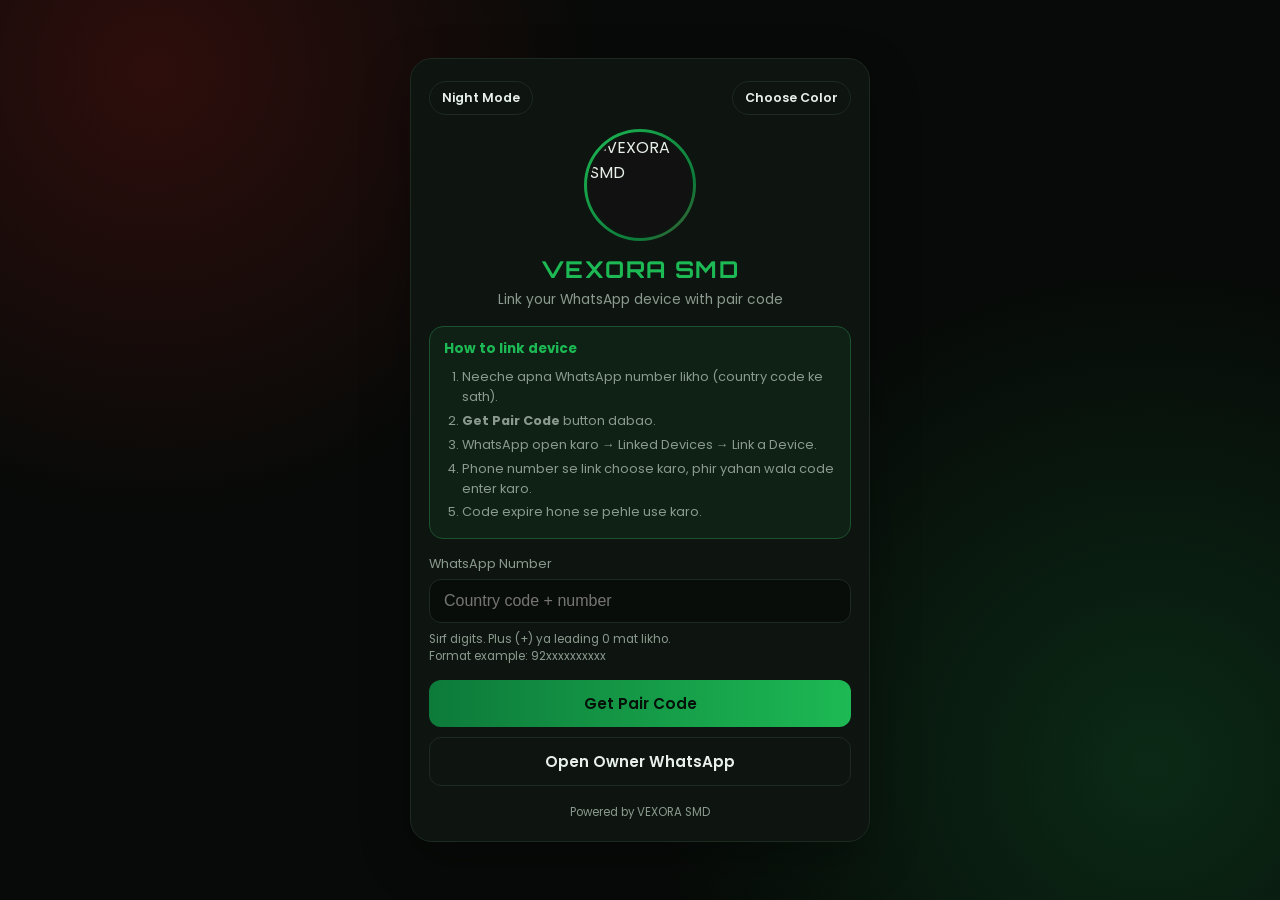
==== index.html @ 80e783b8 "pairing page (bot's Link Device page)" ====
<!DOCTYPE html>
<html lang="en" data-theme="night" data-skin="forest">
<head>
  <meta charset="UTF-8">
  <meta name="viewport" content="width=device-width, initial-scale=1.0">
  <meta name="theme-color" content="#070a08">
  <title>VEXORA SMD | Link Device</title>

  <link href="https://fonts.googleapis.com/css2?family=Orbitron:wght@600;700&family=Poppins:wght@400;500;600&display=swap" rel="stylesheet">

  <style>
    :root {
      --bg: #070a08;
      --panel: #0e1410;
      --line: #1c2a20;
      --text: #e8f0ea;
      --muted: #8a9a8e;
      --c1: #1db954;
      --c2: #0d7a3a;
      --c3: #b71c1c;
      --c4: #2e7d32;
      --danger: #e57373;
    }

    html[data-theme="day"] {
      --bg: #f3f6f4;
      --panel: #ffffff;
      --line: #d5e0d8;
      --text: #102016;
      --muted: #5c6b60;
      --danger: #c62828;
    }

    html[data-skin="forest"] {
      --c1: #1db954;
      --c2: #0d7a3a;
      --c3: #b71c1c;
      --c4: #2e7d32;
    }

    html[data-skin="ember"] {
      --c1: #ff5252;
      --c2: #c62828;
      --c3: #1db954;
      --c4: #ff8a65;
    }

    html[data-skin="ocean"] {
      --c1: #00bcd4;
      --c2: #1565c0;
      --c3: #1db954;
      --c4: #26c6da;
    }

    html[data-skin="violet"] {
      --c1: #ab47bc;
      --c2: #6a1b9a;
      --c3: #1db954;
      --c4: #ce93d8;
    }

    html[data-skin="mono"] {
      --c1: #9e9e9e;
      --c2: #424242;
      --c3: #1db954;
      --c4: #bdbdbd;
    }

    html[data-skin="gold"] {
      --c1: #f9a825;
      --c2: #ef6c00;
      --c3: #1b5e20;
      --c4: #ffd54f;
    }

    * {
      box-sizing: border-box;
      margin: 0;
      padding: 0;
    }

    body {
      min-height: 100vh;
      font-family: 'Poppins', sans-serif;
      color: var(--text);
      background:
        radial-gradient(
          circle at 12% 8%,
          color-mix(in srgb, var(--c3) 22%, transparent),
          transparent 32%
        ),
        radial-gradient(
          circle at 90% 85%,
          color-mix(in srgb, var(--c1) 18%, transparent),
          transparent 36%
        ),
        var(--bg);
      display: flex;
      align-items: center;
      justify-content: center;
      padding: 18px;
      transition: background 0.25s ease, color 0.25s ease;
    }

    .wrap {
      width: min(460px, 100%);
      background: var(--panel);
      border: 1px solid var(--line);
      border-radius: 22px;
      padding: 22px 18px 20px;
      box-shadow: 0 18px 50px rgba(0, 0, 0, 0.28);
    }

    .top-bar {
      display: flex;
      justify-content: space-between;
      gap: 8px;
      margin-bottom: 14px;
    }

    .chip {
      border: 1px solid var(--line);
      background: transparent;
      color: var(--text);
      border-radius: 999px;
      padding: 7px 12px;
      font-size: 0.78rem;
      font-weight: 600;
      cursor: pointer;
      font-family: inherit;
    }

    .chip:hover {
      border-color: var(--c1);
      color: var(--c1);
    }

    .logo {
      width: 112px;
      height: 112px;
      margin: 4px auto 14px;
      border-radius: 50%;
      padding: 3px;
      background: linear-gradient(
        135deg,
        var(--c1),
        var(--c2),
        var(--c3),
        var(--c4)
      );
      background-size: 220% 220%;
      animation: move 7s linear infinite;
    }

    @keyframes move {
      to {
        background-position: 220% center;
      }
    }

    .logo img {
      width: 100%;
      height: 100%;
      border-radius: 50%;
      object-fit: cover;
      border: 3px solid var(--panel);
      display: block;
      background: #111;
    }

    h1 {
      font-family: 'Orbitron', sans-serif;
      text-align: center;
      font-size: 1.45rem;
      letter-spacing: 1.4px;
      color: var(--c1);
    }

    .sub {
      text-align: center;
      color: var(--muted);
      font-size: 0.86rem;
      margin: 6px 0 16px;
    }

    .steps {
      background: color-mix(in srgb, var(--c1) 8%, transparent);
      border: 1px solid color-mix(in srgb, var(--c1) 28%, var(--line));
      border-radius: 14px;
      padding: 12px 14px;
      margin-bottom: 16px;
    }

    .steps h2 {
      font-size: 0.84rem;
      margin-bottom: 8px;
      color: var(--c1);
    }

    .steps ol {
      margin-left: 18px;
      color: var(--muted);
      font-size: 0.8rem;
      line-height: 1.55;
    }

    .steps li {
      margin-bottom: 4px;
    }

    label {
      display: block;
      font-size: 0.8rem;
      color: var(--muted);
      margin-bottom: 6px;
    }

    input {
      width: 100%;
      background: color-mix(in srgb, var(--bg) 70%, var(--panel));
      border: 1px solid var(--line);
      color: var(--text);
      border-radius: 12px;
      padding: 12px 14px;
      font-size: 1rem;
      outline: none;
      margin-bottom: 8px;
    }

    input:focus {
      border-color: var(--c1);
      box-shadow: 0 0 0 3px color-mix(in srgb, var(--c1) 18%, transparent);
    }

    .hint {
      font-size: 0.74rem;
      color: var(--muted);
      margin-bottom: 14px;
      line-height: 1.45;
    }

    .btn {
      width: 100%;
      border: 0;
      border-radius: 12px;
      padding: 12px 14px;
      font-size: 0.95rem;
      font-weight: 600;
      cursor: pointer;
      font-family: inherit;
      margin-bottom: 10px;
    }

    .btn-main {
      background: linear-gradient(90deg, var(--c2), var(--c1));
      color: #041008;
    }

    .btn-main:disabled {
      opacity: 0.55;
      cursor: not-allowed;
    }

    .btn-wa {
      background: transparent;
      border: 1px solid var(--line);
      color: var(--text);
    }

    .btn-wa:hover {
      border-color: var(--c1);
      color: var(--c1);
    }

    .err {
      display: none;
      margin-bottom: 10px;
      color: var(--danger);
      background: color-mix(in srgb, var(--danger) 12%, transparent);
      border: 1px solid color-mix(in srgb, var(--danger) 30%, transparent);
      border-radius: 10px;
      padding: 10px;
      font-size: 0.84rem;
      text-align: center;
    }

    .err.show {
      display: block;
    }

    .result {
      display: none;
      border: 1px solid var(--line);
      border-radius: 14px;
      padding: 14px;
      text-align: center;
      margin-bottom: 10px;
      background: color-mix(in srgb, var(--bg) 55%, var(--panel));
    }

    .result.show {
      display: block;
    }

    .result .lbl {
      font-size: 0.75rem;
      color: var(--muted);
      margin-bottom: 6px;
    }

    .code {
      font-family: 'Orbitron', sans-serif;
      font-size: 1.7rem;
      letter-spacing: 3px;
      color: var(--c1);
      user-select: all;
      word-break: break-all;
    }

    .copy {
      margin-top: 10px;
      width: 100%;
      border: 1px solid var(--line);
      background: transparent;
      color: var(--text);
      border-radius: 10px;
      padding: 9px;
      cursor: pointer;
      font-family: inherit;
      font-weight: 600;
    }

    .palette {
      display: none;
      grid-template-columns: repeat(3, 1fr);
      gap: 8px;
      margin: 8px 0 12px;
    }

    .palette.show {
      display: grid;
    }

    .swatch {
      border: 1px solid var(--line);
      border-radius: 10px;
      padding: 10px 6px;
      font-size: 0.72rem;
      font-weight: 600;
      cursor: pointer;
      color: var(--text);
      background: transparent;
      font-family: inherit;
    }

    .swatch.active {
      border-color: var(--c1);
      box-shadow: 0 0 0 2px color-mix(in srgb, var(--c1) 25%, transparent);
    }

    footer {
      margin-top: 8px;
      text-align: center;
      font-size: 0.72rem;
      color: var(--muted);
    }

    @media (max-width: 360px) {
      body {
        padding: 10px;
      }

      .wrap {
        padding: 18px 13px;
      }

      h1 {
        font-size: 1.25rem;
      }

      .chip {
        padding: 7px 9px;
        font-size: 0.72rem;
      }
    }
  </style>
</head>

<body>
  <main class="wrap">

    <div class="top-bar">
      <button class="chip" id="themeBtn" type="button">Night Mode</button>
      <button class="chip" id="colorBtn" type="button">Choose Color</button>
    </div>

    <div class="palette" id="palette">
      <button class="swatch active" data-skin="forest" type="button">Forest</button>
      <button class="swatch" data-skin="ember" type="button">Ember</button>
      <button class="swatch" data-skin="ocean" type="button">Ocean</button>
      <button class="swatch" data-skin="violet" type="button">Violet</button>
      <button class="swatch" data-skin="gold" type="button">Gold</button>
      <button class="swatch" data-skin="mono" type="button">Mono</button>
    </div>

    <!-- VEXORA SMD Profile Picture -->
    <div class="logo">
      <img
        src="https://i.ibb.co/QFJDzdKx/vexora-v3-1-oni.png"
        alt="VEXORA SMD"
        fetchpriority="high"
        decoding="async"
        referrerpolicy="no-referrer"
      >
    </div>

    <h1>VEXORA SMD</h1>
    <p class="sub">Link your WhatsApp device with pair code</p>

    <section class="steps">
      <h2>How to link device</h2>
      <ol>
        <li>Neeche apna WhatsApp number likho (country code ke sath).</li>
        <li><b>Get Pair Code</b> button dabao.</li>
        <li>WhatsApp open karo → Linked Devices → Link a Device.</li>
        <li>Phone number se link choose karo, phir yahan wala code enter karo.</li>
        <li>Code expire hone se pehle use karo.</li>
      </ol>
    </section>

    <label for="number">WhatsApp Number</label>

    <input
      id="number"
      type="tel"
      inputmode="numeric"
      placeholder="Country code + number"
      autocomplete="tel"
    >

    <p class="hint">
      Sirf digits. Plus (+) ya leading 0 mat likho.<br>
      Format example: 92xxxxxxxxxx
    </p>

    <div class="err" id="errBox" role="alert"></div>

    <button class="btn btn-main" id="pairBtn" type="button">
      Get Pair Code
    </button>

    <button class="btn btn-wa" id="waBtn" type="button">
      Open Owner WhatsApp
    </button>

    <div class="result" id="resultBox">
      <div class="lbl">Your Pair Code</div>
      <div class="code" id="codeText">------</div>
      <button class="copy" id="copyBtn" type="button">Copy Code</button>
    </div>

    <footer>Powered by VEXORA SMD</footer>

  </main>

  <script>
    const html = document.documentElement;

    const themeBtn = document.getElementById('themeBtn');
    const colorBtn = document.getElementById('colorBtn');
    const palette = document.getElementById('palette');
    const numberInput = document.getElementById('number');
    const pairBtn = document.getElementById('pairBtn');
    const waBtn = document.getElementById('waBtn');
    const errBox = document.getElementById('errBox');
    const resultBox = document.getElementById('resultBox');
    const codeText = document.getElementById('codeText');
    const copyBtn = document.getElementById('copyBtn');

    const OWNER_WA = '923138702477';

    function showError(message) {
      errBox.textContent = message || 'Something went wrong';
      errBox.classList.add('show');
      resultBox.classList.remove('show');
    }

    function clearError() {
      errBox.classList.remove('show');
      errBox.textContent = '';
    }

    function normalizeNumber(raw) {
      let number = String(raw || '').replace(/\D/g, '');

      if (number.startsWith('0') && number.length >= 10) {
        number = '92' + number.slice(1);
      }

      return number;
    }

    async function getPairCode() {
      clearError();

      const number = normalizeNumber(numberInput.value);

      if (!number || number.length < 10 || number.length > 15) {
        showError('Valid number with country code is required');
        return;
      }

      pairBtn.disabled = true;
      pairBtn.textContent = 'Please wait...';

      try {
        const response = await fetch(
          '/api/code?number=' + encodeURIComponent(number)
        );

        if (!response.ok) {
          throw new Error('HTTP ' + response.status);
        }

        const data = await response.json();

        if (data.error || data.status === false) {
          showError(
            data.error || data.message || 'Failed to get pair code'
          );
          return;
        }

        const code =
          data.code ||
          data.pairingCode ||
          data.pair ||
          data.result;

        if (!code || typeof code === 'object') {
          showError('Pair code not received. Try again.');
          return;
        }

        codeText.textContent = String(code).toUpperCase();
        resultBox.classList.add('show');

      } catch (error) {
        showError('Server not responding. Check that the bot and API are running.');
      } finally {
        pairBtn.disabled = false;
        pairBtn.textContent = 'Get Pair Code';
      }
    }

    themeBtn.addEventListener('click', () => {
      const next =
        html.getAttribute('data-theme') === 'night'
          ? 'day'
          : 'night';

      html.setAttribute('data-theme', next);
      themeBtn.textContent =
        next === 'night' ? 'Night Mode' : 'Day Mode';
    });

    colorBtn.addEventListener('click', () => {
      palette.classList.toggle('show');
    });

    palette.querySelectorAll('.swatch').forEach((button) => {
      button.addEventListener('click', () => {
        palette.querySelectorAll('.swatch').forEach((item) => {
          item.classList.remove('active');
        });

        button.classList.add('active');
        html.setAttribute('data-skin', button.dataset.skin);
      });
    });

    pairBtn.addEventListener('click', getPairCode);

    numberInput.addEventListener('keydown', (event) => {
      if (event.key === 'Enter') {
        getPairCode();
      }
    });

    waBtn.addEventListener('click', () => {
      window.open(
        'https://wa.me/' + OWNER_WA,
        '_blank',
        'noopener,noreferrer'
      );
    });

    copyBtn.addEventListener('click', async () => {
      const code = codeText.textContent.trim();

      if (!code || code === '------') {
        return;
      }

      try {
        await navigator.clipboard.writeText(code);
        copyBtn.textContent = 'Copied';

        setTimeout(() => {
          copyBtn.textContent = 'Copy Code';
        }, 1200);

      } catch {
        // Fallback for browsers that do not support clipboard API.
        const temporaryInput = document.createElement('textarea');
        temporaryInput.value = code;
        temporaryInput.style.position = 'fixed';
        temporaryInput.style.opacity = '0';

        document.body.appendChild(temporaryInput);
        temporaryInput.select();

        try {
          const copied = document.execCommand('copy');
          copyBtn.textContent = copied ? 'Copied' : 'Copy manually';
        } catch {
          copyBtn.textContent = 'Copy manually';
        }

        temporaryInput.remove();

        setTimeout(() => {
          copyBtn.textContent = 'Copy Code';
        }, 1500);
      }
    });
  </script>
</body>
</html>
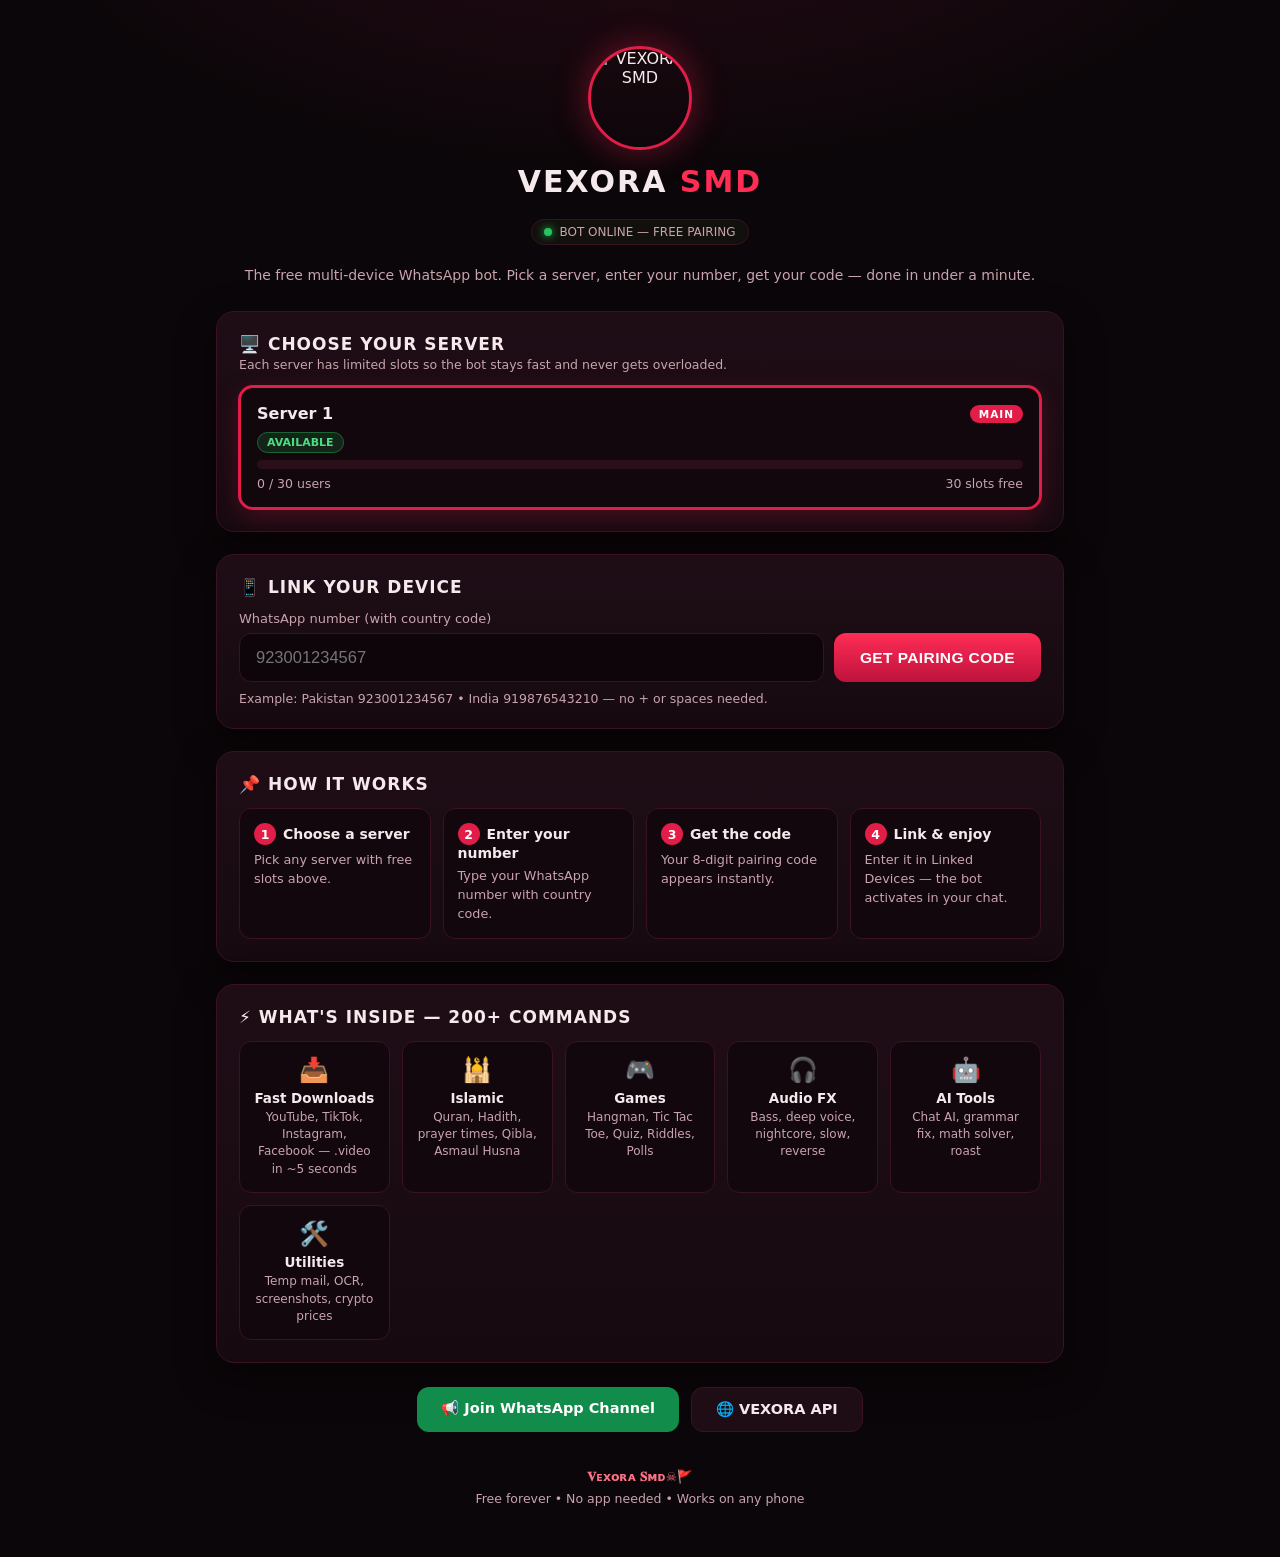
==== commit 2c7dce58: "feat: pair site v2 — redesign, servers with 30-user cap, pairing ledger" ====
--- a/index.html
+++ b/index.html
@@ -1,639 +1,244 @@
 <!DOCTYPE html>
-<html lang="en" data-theme="night" data-skin="forest">
+<html lang="en">
 <head>
-  <meta charset="UTF-8">
-  <meta name="viewport" content="width=device-width, initial-scale=1.0">
-  <meta name="theme-color" content="#070a08">
-  <title>VEXORA SMD | Link Device</title>
-
-  <link href="https://fonts.googleapis.com/css2?family=Orbitron:wght@600;700&family=Poppins:wght@400;500;600&display=swap" rel="stylesheet">
-
-  <style>
-    :root {
-      --bg: #070a08;
-      --panel: #0e1410;
-      --line: #1c2a20;
-      --text: #e8f0ea;
-      --muted: #8a9a8e;
-      --c1: #1db954;
-      --c2: #0d7a3a;
-      --c3: #b71c1c;
-      --c4: #2e7d32;
-      --danger: #e57373;
-    }
-
-    html[data-theme="day"] {
-      --bg: #f3f6f4;
-      --panel: #ffffff;
-      --line: #d5e0d8;
-      --text: #102016;
-      --muted: #5c6b60;
-      --danger: #c62828;
-    }
-
-    html[data-skin="forest"] {
-      --c1: #1db954;
-      --c2: #0d7a3a;
-      --c3: #b71c1c;
-      --c4: #2e7d32;
-    }
-
-    html[data-skin="ember"] {
-      --c1: #ff5252;
-      --c2: #c62828;
-      --c3: #1db954;
-      --c4: #ff8a65;
-    }
-
-    html[data-skin="ocean"] {
-      --c1: #00bcd4;
-      --c2: #1565c0;
-      --c3: #1db954;
-      --c4: #26c6da;
-    }
-
-    html[data-skin="violet"] {
-      --c1: #ab47bc;
-      --c2: #6a1b9a;
-      --c3: #1db954;
-      --c4: #ce93d8;
-    }
-
-    html[data-skin="mono"] {
-      --c1: #9e9e9e;
-      --c2: #424242;
-      --c3: #1db954;
-      --c4: #bdbdbd;
-    }
-
-    html[data-skin="gold"] {
-      --c1: #f9a825;
-      --c2: #ef6c00;
-      --c3: #1b5e20;
-      --c4: #ffd54f;
-    }
-
-    * {
-      box-sizing: border-box;
-      margin: 0;
-      padding: 0;
-    }
-
-    body {
-      min-height: 100vh;
-      font-family: 'Poppins', sans-serif;
-      color: var(--text);
-      background:
-        radial-gradient(
-          circle at 12% 8%,
-          color-mix(in srgb, var(--c3) 22%, transparent),
-          transparent 32%
-        ),
-        radial-gradient(
-          circle at 90% 85%,
-          color-mix(in srgb, var(--c1) 18%, transparent),
-          transparent 36%
-        ),
-        var(--bg);
-      display: flex;
-      align-items: center;
-      justify-content: center;
-      padding: 18px;
-      transition: background 0.25s ease, color 0.25s ease;
-    }
-
-    .wrap {
-      width: min(460px, 100%);
-      background: var(--panel);
-      border: 1px solid var(--line);
-      border-radius: 22px;
-      padding: 22px 18px 20px;
-      box-shadow: 0 18px 50px rgba(0, 0, 0, 0.28);
-    }
-
-    .top-bar {
-      display: flex;
-      justify-content: space-between;
-      gap: 8px;
-      margin-bottom: 14px;
-    }
-
-    .chip {
-      border: 1px solid var(--line);
-      background: transparent;
-      color: var(--text);
-      border-radius: 999px;
-      padding: 7px 12px;
-      font-size: 0.78rem;
-      font-weight: 600;
-      cursor: pointer;
-      font-family: inherit;
-    }
-
-    .chip:hover {
-      border-color: var(--c1);
-      color: var(--c1);
-    }
-
-    .logo {
-      width: 112px;
-      height: 112px;
-      margin: 4px auto 14px;
-      border-radius: 50%;
-      padding: 3px;
-      background: linear-gradient(
-        135deg,
-        var(--c1),
-        var(--c2),
-        var(--c3),
-        var(--c4)
-      );
-      background-size: 220% 220%;
-      animation: move 7s linear infinite;
-    }
-
-    @keyframes move {
-      to {
-        background-position: 220% center;
-      }
-    }
-
-    .logo img {
-      width: 100%;
-      height: 100%;
-      border-radius: 50%;
-      object-fit: cover;
-      border: 3px solid var(--panel);
-      display: block;
-      background: #111;
-    }
-
-    h1 {
-      font-family: 'Orbitron', sans-serif;
-      text-align: center;
-      font-size: 1.45rem;
-      letter-spacing: 1.4px;
-      color: var(--c1);
-    }
-
-    .sub {
-      text-align: center;
-      color: var(--muted);
-      font-size: 0.86rem;
-      margin: 6px 0 16px;
-    }
-
-    .steps {
-      background: color-mix(in srgb, var(--c1) 8%, transparent);
-      border: 1px solid color-mix(in srgb, var(--c1) 28%, var(--line));
-      border-radius: 14px;
-      padding: 12px 14px;
-      margin-bottom: 16px;
-    }
-
-    .steps h2 {
-      font-size: 0.84rem;
-      margin-bottom: 8px;
-      color: var(--c1);
-    }
-
-    .steps ol {
-      margin-left: 18px;
-      color: var(--muted);
-      font-size: 0.8rem;
-      line-height: 1.55;
-    }
-
-    .steps li {
-      margin-bottom: 4px;
-    }
-
-    label {
-      display: block;
-      font-size: 0.8rem;
-      color: var(--muted);
-      margin-bottom: 6px;
-    }
-
-    input {
-      width: 100%;
-      background: color-mix(in srgb, var(--bg) 70%, var(--panel));
-      border: 1px solid var(--line);
-      color: var(--text);
-      border-radius: 12px;
-      padding: 12px 14px;
-      font-size: 1rem;
-      outline: none;
-      margin-bottom: 8px;
-    }
-
-    input:focus {
-      border-color: var(--c1);
-      box-shadow: 0 0 0 3px color-mix(in srgb, var(--c1) 18%, transparent);
-    }
-
-    .hint {
-      font-size: 0.74rem;
-      color: var(--muted);
-      margin-bottom: 14px;
-      line-height: 1.45;
-    }
-
-    .btn {
-      width: 100%;
-      border: 0;
-      border-radius: 12px;
-      padding: 12px 14px;
-      font-size: 0.95rem;
-      font-weight: 600;
-      cursor: pointer;
-      font-family: inherit;
-      margin-bottom: 10px;
-    }
-
-    .btn-main {
-      background: linear-gradient(90deg, var(--c2), var(--c1));
-      color: #041008;
-    }
-
-    .btn-main:disabled {
-      opacity: 0.55;
-      cursor: not-allowed;
-    }
-
-    .btn-wa {
-      background: transparent;
-      border: 1px solid var(--line);
-      color: var(--text);
-    }
-
-    .btn-wa:hover {
-      border-color: var(--c1);
-      color: var(--c1);
-    }
-
-    .err {
-      display: none;
-      margin-bottom: 10px;
-      color: var(--danger);
-      background: color-mix(in srgb, var(--danger) 12%, transparent);
-      border: 1px solid color-mix(in srgb, var(--danger) 30%, transparent);
-      border-radius: 10px;
-      padding: 10px;
-      font-size: 0.84rem;
-      text-align: center;
-    }
-
-    .err.show {
-      display: block;
-    }
-
-    .result {
-      display: none;
-      border: 1px solid var(--line);
-      border-radius: 14px;
-      padding: 14px;
-      text-align: center;
-      margin-bottom: 10px;
-      background: color-mix(in srgb, var(--bg) 55%, var(--panel));
-    }
-
-    .result.show {
-      display: block;
-    }
-
-    .result .lbl {
-      font-size: 0.75rem;
-      color: var(--muted);
-      margin-bottom: 6px;
-    }
-
-    .code {
-      font-family: 'Orbitron', sans-serif;
-      font-size: 1.7rem;
-      letter-spacing: 3px;
-      color: var(--c1);
-      user-select: all;
-      word-break: break-all;
-    }
-
-    .copy {
-      margin-top: 10px;
-      width: 100%;
-      border: 1px solid var(--line);
-      background: transparent;
-      color: var(--text);
-      border-radius: 10px;
-      padding: 9px;
-      cursor: pointer;
-      font-family: inherit;
-      font-weight: 600;
-    }
-
-    .palette {
-      display: none;
-      grid-template-columns: repeat(3, 1fr);
-      gap: 8px;
-      margin: 8px 0 12px;
-    }
-
-    .palette.show {
-      display: grid;
-    }
-
-    .swatch {
-      border: 1px solid var(--line);
-      border-radius: 10px;
-      padding: 10px 6px;
-      font-size: 0.72rem;
-      font-weight: 600;
-      cursor: pointer;
-      color: var(--text);
-      background: transparent;
-      font-family: inherit;
-    }
-
-    .swatch.active {
-      border-color: var(--c1);
-      box-shadow: 0 0 0 2px color-mix(in srgb, var(--c1) 25%, transparent);
-    }
-
-    footer {
-      margin-top: 8px;
-      text-align: center;
-      font-size: 0.72rem;
-      color: var(--muted);
-    }
-
-    @media (max-width: 360px) {
-      body {
-        padding: 10px;
-      }
-
-      .wrap {
-        padding: 18px 13px;
-      }
-
-      h1 {
-        font-size: 1.25rem;
-      }
-
-      .chip {
-        padding: 7px 9px;
-        font-size: 0.72rem;
-      }
-    }
-  </style>
+<meta charset="utf-8">
+<meta name="viewport" content="width=device-width, initial-scale=1">
+<title>VEXORA SMD | Link Device</title>
+<meta name="description" content="Pair your WhatsApp number with VEXORA SMD — the free multi-device WhatsApp bot. Choose a server, enter your number, get your pairing code.">
+<link rel="icon" href="https://i.ibb.co/HTS7V92c/vexora-v2-3-samurai.png">
+<style>
+  :root{
+    --bg:#0b0609; --panel:#160a10; --panel2:#1f0d16; --line:#3a1220;
+    --crimson:#e11d48; --crimson2:#ff2d55; --rose:#fb7185;
+    --text:#f5e9ec; --muted:#c9a3ad; --ok:#22c55e; --warn:#f59e0b;
+  }
+  *{box-sizing:border-box; margin:0; padding:0;}
+  body{background:radial-gradient(1200px 600px at 50% -10%, #2a0a16 0%, var(--bg) 55%); color:var(--text); font-family:'Segoe UI', system-ui, -apple-system, sans-serif; min-height:100vh;}
+  .wrap{max-width:880px; margin:0 auto; padding:28px 16px 48px;}
+  header{display:flex; align-items:center; gap:14px; justify-content:center; flex-direction:column; text-align:center; padding:18px 0 6px;}
+  header img{width:104px; height:104px; border-radius:50%; border:3px solid var(--crimson); box-shadow:0 0 34px rgba(225,29,72,.45); object-fit:cover;}
+  h1{font-size:30px; letter-spacing:2px;}
+  h1 span{color:var(--crimson2);}
+  .live{display:inline-flex; align-items:center; gap:7px; background:#12100c; border:1px solid var(--line); padding:5px 12px; border-radius:999px; font-size:12px; color:var(--muted); margin-top:6px;}
+  .dot{width:8px; height:8px; border-radius:50%; background:var(--ok); box-shadow:0 0 8px var(--ok); animation:pulse 1.6s infinite;}
+  @keyframes pulse{0%,100%{opacity:1}50%{opacity:.35}}
+  .tagline{color:var(--muted); font-size:14px; margin-top:8px;}
+  .card{background:linear-gradient(180deg, var(--panel2), var(--panel)); border:1px solid var(--line); border-radius:18px; padding:22px; margin-top:22px; box-shadow:0 14px 40px rgba(0,0,0,.45);}
+  .card h2{font-size:17px; letter-spacing:1px; margin-bottom:14px;}
+  .card h2 small{color:var(--muted); font-weight:400; letter-spacing:0; font-size:12.5px; display:block; margin-top:3px;}
+  /* servers */
+  .servers{display:grid; grid-template-columns:repeat(auto-fit,minmax(230px,1fr)); gap:14px;}
+  .server{border:2px solid var(--line); border-radius:14px; padding:16px; cursor:pointer; transition:.15s; background:#12070d;}
+  .server:hover{border-color:#5c1a2c;}
+  .server.selected{border-color:var(--crimson); box-shadow:0 0 0 1px var(--crimson), 0 8px 26px rgba(225,29,72,.25);}
+  .server.full{opacity:.55; cursor:not-allowed;}
+  .server .top{display:flex; justify-content:space-between; align-items:center; margin-bottom:8px;}
+  .server .name{font-weight:700; font-size:16px;}
+  .badge{background:var(--crimson); color:#fff; font-size:10.5px; font-weight:700; padding:3px 9px; border-radius:999px; letter-spacing:1px;}
+  .pill{font-size:11px; font-weight:700; padding:3px 9px; border-radius:999px;}
+  .pill.ok{background:rgba(34,197,94,.15); color:#4ade80; border:1px solid rgba(34,197,94,.4);}
+  .pill.low{background:rgba(245,158,11,.15); color:#fbbf24; border:1px solid rgba(245,158,11,.4);}
+  .pill.fullp{background:rgba(225,29,72,.15); color:var(--rose); border:1px solid rgba(225,29,72,.45);}
+  .bar{height:9px; background:#2a0e18; border-radius:99px; overflow:hidden; margin:10px 0 7px;}
+  .bar i{display:block; height:100%; background:linear-gradient(90deg, #9f1239, var(--crimson2)); border-radius:99px; transition:width .5s;}
+  .counts{font-size:12.5px; color:var(--muted); display:flex; justify-content:space-between;}
+  /* form */
+  label{font-size:13px; color:var(--muted); display:block; margin-bottom:7px;}
+  .row{display:flex; gap:10px; flex-wrap:wrap;}
+  input[type=tel]{flex:1; min-width:220px; background:#0d0509; border:1.5px solid var(--line); border-radius:12px; color:var(--text); font-size:16.5px; padding:14px 16px; outline:none;}
+  input[type=tel]:focus{border-color:var(--crimson);}
+  button{background:linear-gradient(180deg, var(--crimson2), #be123c); color:#fff; border:none; font-weight:700; font-size:15.5px; padding:14px 26px; border-radius:12px; cursor:pointer; letter-spacing:.4px; transition:.15s;}
+  button:hover:not(:disabled){filter:brightness(1.1);}
+  button:disabled{opacity:.5; cursor:not-allowed;}
+  .hint{font-size:12.5px; color:var(--muted); margin-top:9px;}
+  .result{display:none; margin-top:18px; text-align:center; background:#0d0509; border:1.5px dashed var(--crimson); border-radius:14px; padding:20px;}
+  .result .code{font-size:37px; font-weight:800; letter-spacing:5px; color:#fff; margin:8px 0 4px; font-family:'Consolas', monospace;}
+  .result .lbl{font-size:12.5px; color:var(--muted); letter-spacing:1px;}
+  .copybtn{background:#1f0d16; border:1.5px solid var(--line); font-size:13.5px; padding:9px 18px; margin-top:10px;}
+  .error{display:none; margin-top:14px; background:rgba(225,29,72,.12); border:1px solid rgba(225,29,72,.5); color:#fecdd3; padding:12px 15px; border-radius:12px; font-size:14px;}
+  /* steps */
+  .steps{display:grid; grid-template-columns:repeat(auto-fit,minmax(180px,1fr)); gap:12px;}
+  .step{background:#12070d; border:1px solid var(--line); border-radius:12px; padding:14px;}
+  .step b{display:block; margin-bottom:5px; font-size:14px;}
+  .step p{font-size:12.8px; color:var(--muted); line-height:1.5;}
+  .step .n{display:inline-flex; width:22px; height:22px; border-radius:50%; background:var(--crimson); color:#fff; font-size:12.5px; align-items:center; justify-content:center; margin-right:7px; font-weight:700;}
+  /* features */
+  .feats{display:grid; grid-template-columns:repeat(auto-fit,minmax(150px,1fr)); gap:12px;}
+  .feat{background:#12070d; border:1px solid var(--line); border-radius:12px; padding:14px; text-align:center;}
+  .feat .ic{font-size:24px;}
+  .feat b{display:block; font-size:13.5px; margin:6px 0 3px;}
+  .feat p{font-size:12px; color:var(--muted); line-height:1.45;}
+  .cta{display:flex; gap:12px; justify-content:center; flex-wrap:wrap; margin-top:24px;}
+  .cta a{text-decoration:none; font-weight:700; font-size:14.5px; padding:13px 24px; border-radius:12px;}
+  .cta .ch{background:#128c4b; color:#fff;}
+  .cta .api{background:#1f0d16; color:var(--text); border:1.5px solid var(--line);}
+  footer{text-align:center; color:var(--muted); font-size:12.5px; margin-top:34px; line-height:1.7;}
+  footer b{color:var(--rose);}
+</style>
 </head>
-
 <body>
-  <main class="wrap">
-
-    <div class="top-bar">
-      <button class="chip" id="themeBtn" type="button">Night Mode</button>
-      <button class="chip" id="colorBtn" type="button">Choose Color</button>
-    </div>
-
-    <div class="palette" id="palette">
-      <button class="swatch active" data-skin="forest" type="button">Forest</button>
-      <button class="swatch" data-skin="ember" type="button">Ember</button>
-      <button class="swatch" data-skin="ocean" type="button">Ocean</button>
-      <button class="swatch" data-skin="violet" type="button">Violet</button>
-      <button class="swatch" data-skin="gold" type="button">Gold</button>
-      <button class="swatch" data-skin="mono" type="button">Mono</button>
-    </div>
-
-    <!-- VEXORA SMD Profile Picture -->
-    <div class="logo">
-      <img
-        src="https://i.ibb.co/QFJDzdKx/vexora-v3-1-oni.png"
-        alt="VEXORA SMD"
-        fetchpriority="high"
-        decoding="async"
-        referrerpolicy="no-referrer"
-      >
-    </div>
-
-    <h1>VEXORA SMD</h1>
-    <p class="sub">Link your WhatsApp device with pair code</p>
-
-    <section class="steps">
-      <h2>How to link device</h2>
-      <ol>
-        <li>Neeche apna WhatsApp number likho (country code ke sath).</li>
-        <li><b>Get Pair Code</b> button dabao.</li>
-        <li>WhatsApp open karo → Linked Devices → Link a Device.</li>
-        <li>Phone number se link choose karo, phir yahan wala code enter karo.</li>
-        <li>Code expire hone se pehle use karo.</li>
-      </ol>
-    </section>
-
-    <label for="number">WhatsApp Number</label>
-
-    <input
-      id="number"
-      type="tel"
-      inputmode="numeric"
-      placeholder="Country code + number"
-      autocomplete="tel"
-    >
-
-    <p class="hint">
-      Sirf digits. Plus (+) ya leading 0 mat likho.<br>
-      Format example: 92xxxxxxxxxx
-    </p>
-
-    <div class="err" id="errBox" role="alert"></div>
-
-    <button class="btn btn-main" id="pairBtn" type="button">
-      Get Pair Code
-    </button>
-
-    <button class="btn btn-wa" id="waBtn" type="button">
-      Open Owner WhatsApp
-    </button>
-
-    <div class="result" id="resultBox">
-      <div class="lbl">Your Pair Code</div>
-      <div class="code" id="codeText">------</div>
-      <button class="copy" id="copyBtn" type="button">Copy Code</button>
-    </div>
-
-    <footer>Powered by VEXORA SMD</footer>
-
-  </main>
-
-  <script>
-    const html = document.documentElement;
-
-    const themeBtn = document.getElementById('themeBtn');
-    const colorBtn = document.getElementById('colorBtn');
-    const palette = document.getElementById('palette');
-    const numberInput = document.getElementById('number');
-    const pairBtn = document.getElementById('pairBtn');
-    const waBtn = document.getElementById('waBtn');
-    const errBox = document.getElementById('errBox');
-    const resultBox = document.getElementById('resultBox');
-    const codeText = document.getElementById('codeText');
-    const copyBtn = document.getElementById('copyBtn');
-
-    const OWNER_WA = '923138702477';
-
-    function showError(message) {
-      errBox.textContent = message || 'Something went wrong';
-      errBox.classList.add('show');
-      resultBox.classList.remove('show');
-    }
-
-    function clearError() {
-      errBox.classList.remove('show');
-      errBox.textContent = '';
-    }
-
-    function normalizeNumber(raw) {
-      let number = String(raw || '').replace(/\D/g, '');
-
-      if (number.startsWith('0') && number.length >= 10) {
-        number = '92' + number.slice(1);
-      }
-
-      return number;
-    }
-
-    async function getPairCode() {
-      clearError();
-
-      const number = normalizeNumber(numberInput.value);
-
-      if (!number || number.length < 10 || number.length > 15) {
-        showError('Valid number with country code is required');
-        return;
-      }
-
-      pairBtn.disabled = true;
-      pairBtn.textContent = 'Please wait...';
-
-      try {
-        const response = await fetch(
-          '/api/code?number=' + encodeURIComponent(number)
-        );
-
-        if (!response.ok) {
-          throw new Error('HTTP ' + response.status);
-        }
-
-        const data = await response.json();
-
-        if (data.error || data.status === false) {
-          showError(
-            data.error || data.message || 'Failed to get pair code'
-          );
-          return;
-        }
-
-        const code =
-          data.code ||
-          data.pairingCode ||
-          data.pair ||
-          data.result;
-
-        if (!code || typeof code === 'object') {
-          showError('Pair code not received. Try again.');
-          return;
-        }
-
-        codeText.textContent = String(code).toUpperCase();
-        resultBox.classList.add('show');
-
-      } catch (error) {
-        showError('Server not responding. Check that the bot and API are running.');
-      } finally {
-        pairBtn.disabled = false;
-        pairBtn.textContent = 'Get Pair Code';
-      }
-    }
-
-    themeBtn.addEventListener('click', () => {
-      const next =
-        html.getAttribute('data-theme') === 'night'
-          ? 'day'
-          : 'night';
-
-      html.setAttribute('data-theme', next);
-      themeBtn.textContent =
-        next === 'night' ? 'Night Mode' : 'Day Mode';
-    });
-
-    colorBtn.addEventListener('click', () => {
-      palette.classList.toggle('show');
-    });
-
-    palette.querySelectorAll('.swatch').forEach((button) => {
-      button.addEventListener('click', () => {
-        palette.querySelectorAll('.swatch').forEach((item) => {
-          item.classList.remove('active');
-        });
-
-        button.classList.add('active');
-        html.setAttribute('data-skin', button.dataset.skin);
+<div class="wrap">
+
+  <header>
+    <img src="https://i.ibb.co/HTS7V92c/vexora-v2-3-samurai.png" alt="VEXORA SMD">
+    <h1>VEXORA <span>SMD</span></h1>
+    <div class="live"><span class="dot"></span> BOT ONLINE — FREE PAIRING</div>
+    <p class="tagline">The free multi-device WhatsApp bot. Pick a server, enter your number, get your code — done in under a minute.</p>
+  </header>
+
+  <div class="card">
+    <h2>🖥️ CHOOSE YOUR SERVER <small>Each server has limited slots so the bot stays fast and never gets overloaded.</small></h2>
+    <div class="servers" id="servers">
+      <div class="server selected" data-id="1">
+        <div class="top"><span class="name">Server 1</span><span class="badge">MAIN</span></div>
+        <span class="pill ok">AVAILABLE</span>
+        <div class="bar"><i style="width:0%"></i></div>
+        <div class="counts"><span>0 / 30 users</span><span>30 slots free</span></div>
+      </div>
+    </div>
+  </div>
+
+  <div class="card">
+    <h2>📱 LINK YOUR DEVICE</h2>
+    <label for="number">WhatsApp number (with country code)</label>
+    <div class="row">
+      <input type="tel" id="number" placeholder="923001234567" autocomplete="tel" inputmode="numeric">
+      <button id="go">GET PAIRING CODE</button>
+    </div>
+    <p class="hint">Example: Pakistan 923001234567 • India 919876543210 — no + or spaces needed.</p>
+    <div class="error" id="error"></div>
+    <div class="result" id="result">
+      <div class="lbl">YOUR PAIRING CODE</div>
+      <div class="code" id="code">----</div>
+      <div class="lbl" id="codeServer"></div>
+      <button class="copybtn" id="copy">📋 Copy Code</button>
+      <p class="hint" style="margin-top:13px;">Now open WhatsApp → <b>Settings → Linked Devices → Link a Device → Link with phone number</b> and enter this code. It expires soon — be quick!</p>
+    </div>
+  </div>
+
+  <div class="card">
+    <h2>📌 HOW IT WORKS</h2>
+    <div class="steps">
+      <div class="step"><b><span class="n">1</span>Choose a server</b><p>Pick any server with free slots above.</p></div>
+      <div class="step"><b><span class="n">2</span>Enter your number</b><p>Type your WhatsApp number with country code.</p></div>
+      <div class="step"><b><span class="n">3</span>Get the code</b><p>Your 8-digit pairing code appears instantly.</p></div>
+      <div class="step"><b><span class="n">4</span>Link &amp; enjoy</b><p>Enter it in Linked Devices — the bot activates in your chat.</p></div>
+    </div>
+  </div>
+
+  <div class="card">
+    <h2>⚡ WHAT'S INSIDE — 200+ COMMANDS</h2>
+    <div class="feats">
+      <div class="feat"><div class="ic">📥</div><b>Fast Downloads</b><p>YouTube, TikTok, Instagram, Facebook — .video in ~5 seconds</p></div>
+      <div class="feat"><div class="ic">🕌</div><b>Islamic</b><p>Quran, Hadith, prayer times, Qibla, Asmaul Husna</p></div>
+      <div class="feat"><div class="ic">🎮</div><b>Games</b><p>Hangman, Tic Tac Toe, Quiz, Riddles, Polls</p></div>
+      <div class="feat"><div class="ic">🎧</div><b>Audio FX</b><p>Bass, deep voice, nightcore, slow, reverse</p></div>
+      <div class="feat"><div class="ic">🤖</div><b>AI Tools</b><p>Chat AI, grammar fix, math solver, roast</p></div>
+      <div class="feat"><div class="ic">🛠️</div><b>Utilities</b><p>Temp mail, OCR, screenshots, crypto prices</p></div>
+    </div>
+  </div>
+
+  <div class="cta">
+    <a class="ch" href="https://whatsapp.com/channel/0029Vawbj7e5kg7AFF5MuZ28" target="_blank" rel="noopener">📢 Join WhatsApp Channel</a>
+    <a class="api" href="https://vexora-api-orcin.vercel.app" target="_blank" rel="noopener">🌐 VEXORA API</a>
+  </div>
+
+  <footer>
+    <b>𝐕ᴇxᴏʀᴀ 𝐒ᴍᴅ☠️🚩</b><br>
+    Free forever • No app needed • Works on any phone
+  </footer>
+</div>
+
+<script>
+  var selectedServer = 1;
+  var serverData = [];
+
+  function pillFor(s){
+    if (s.full) return '<span class="pill fullp">FULL</span>';
+    if (s.slots <= 5) return '<span class="pill low">ALMOST FULL</span>';
+    return '<span class="pill ok">AVAILABLE</span>';
+  }
+  function renderServers(){
+    var box = document.getElementById('servers');
+    box.innerHTML = serverData.map(function(s){
+      var pct = s.capacity ? Math.min(100, Math.round(s.used / s.capacity * 100)) : 0;
+      var cls = 'server' + (s.id === selectedServer ? ' selected' : '') + (s.full && s.id !== selectedServer ? ' full' : '');
+      return '<div class="' + cls + '" data-id="' + s.id + '">' +
+        '<div class="top"><span class="name">' + s.name + '</span>' + (s.tag ? '<span class="badge">' + s.tag + '</span>' : '') + '</div>' +
+        pillFor(s) +
+        '<div class="bar"><i style="width:' + pct + '%"></i></div>' +
+        '<div class="counts"><span>' + s.used + ' / ' + s.capacity + ' users</span><span>' + s.slots + ' slots free</span></div>' +
+        '</div>';
+    }).join('');
+    Array.prototype.forEach.call(box.querySelectorAll('.server'), function(el){
+      el.addEventListener('click', function(){
+        selectedServer = parseInt(el.getAttribute('data-id'), 10);
+        renderServers();
       });
     });
-
-    pairBtn.addEventListener('click', getPairCode);
-
-    numberInput.addEventListener('keydown', (event) => {
-      if (event.key === 'Enter') {
-        getPairCode();
+    refreshButton();
+  }
+  function currentServer(){
+    return serverData.filter(function(x){ return x.id === selectedServer; })[0];
+  }
+  function refreshButton(){
+    var btn = document.getElementById('go');
+    var s = currentServer();
+    if (s && s.full) { btn.textContent = s.name.toUpperCase() + ' IS FULL'; }
+    else { btn.textContent = 'GET PAIRING CODE'; }
+  }
+  function loadServers(){
+    fetch('/api/servers').then(function(r){ return r.json(); }).then(function(d){
+      if (d && d.status && d.servers && d.servers.length) {
+        serverData = d.servers;
+        if (!currentServer()) selectedServer = serverData[0].id;
+        renderServers();
       }
-    });
-
-    waBtn.addEventListener('click', () => {
-      window.open(
-        'https://wa.me/' + OWNER_WA,
-        '_blank',
-        'noopener,noreferrer'
-      );
-    });
-
-    copyBtn.addEventListener('click', async () => {
-      const code = codeText.textContent.trim();
-
-      if (!code || code === '------') {
-        return;
-      }
-
-      try {
-        await navigator.clipboard.writeText(code);
-        copyBtn.textContent = 'Copied';
-
-        setTimeout(() => {
-          copyBtn.textContent = 'Copy Code';
-        }, 1200);
-
-      } catch {
-        // Fallback for browsers that do not support clipboard API.
-        const temporaryInput = document.createElement('textarea');
-        temporaryInput.value = code;
-        temporaryInput.style.position = 'fixed';
-        temporaryInput.style.opacity = '0';
-
-        document.body.appendChild(temporaryInput);
-        temporaryInput.select();
-
-        try {
-          const copied = document.execCommand('copy');
-          copyBtn.textContent = copied ? 'Copied' : 'Copy manually';
-        } catch {
-          copyBtn.textContent = 'Copy manually';
+    }).catch(function(){});
+  }
+
+  var errBox = document.getElementById('error');
+  var resBox = document.getElementById('result');
+  function showError(msg){ errBox.textContent = '❌ ' + msg; errBox.style.display = 'block'; resBox.style.display = 'none'; }
+  function hideError(){ errBox.style.display = 'none'; }
+
+  document.getElementById('go').addEventListener('click', function(){
+    var num = document.getElementById('number').value.replace(/\D/g, '');
+    hideError();
+    if (!num || num.length < 10 || num.length > 15) { showError('Enter a valid number with country code.'); return; }
+    var btn = this;
+    btn.disabled = true; btn.textContent = '⏳ GETTING CODE...';
+    fetch('/api/code?number=' + encodeURIComponent(num) + '&server=' + selectedServer)
+      .then(function(r){ return r.json(); })
+      .then(function(d){
+        btn.disabled = false; refreshButton();
+        if (d && d.status && d.code) {
+          document.getElementById('code').textContent = d.code;
+          var sv = currentServer();
+          document.getElementById('codeServer').textContent = 'SERVER: ' + (sv ? sv.name.toUpperCase() : 'SERVER ' + selectedServer);
+          resBox.style.display = 'block';
+          loadServers();
+        } else {
+          showError((d && d.message) || 'Failed to get pair code. Try again.');
         }
-
-        temporaryInput.remove();
-
-        setTimeout(() => {
-          copyBtn.textContent = 'Copy Code';
-        }, 1500);
-      }
-    });
-  </script>
+      })
+      .catch(function(){
+        btn.disabled = false; refreshButton();
+        showError('Pairing service unreachable. Try again in a moment.');
+      });
+  });
+  document.getElementById('number').addEventListener('keydown', function(e){
+    if (e.key === 'Enter') document.getElementById('go').click();
+  });
+  document.getElementById('copy').addEventListener('click', function(){
+    var code = document.getElementById('code').textContent;
+    if (navigator.clipboard) navigator.clipboard.writeText(code);
+    this.textContent = '✅ Copied!';
+    var b = this;
+    setTimeout(function(){ b.textContent = '📋 Copy Code'; }, 1600);
+  });
+
+  loadServers();
+</script>
 </body>
-</html>+</html>
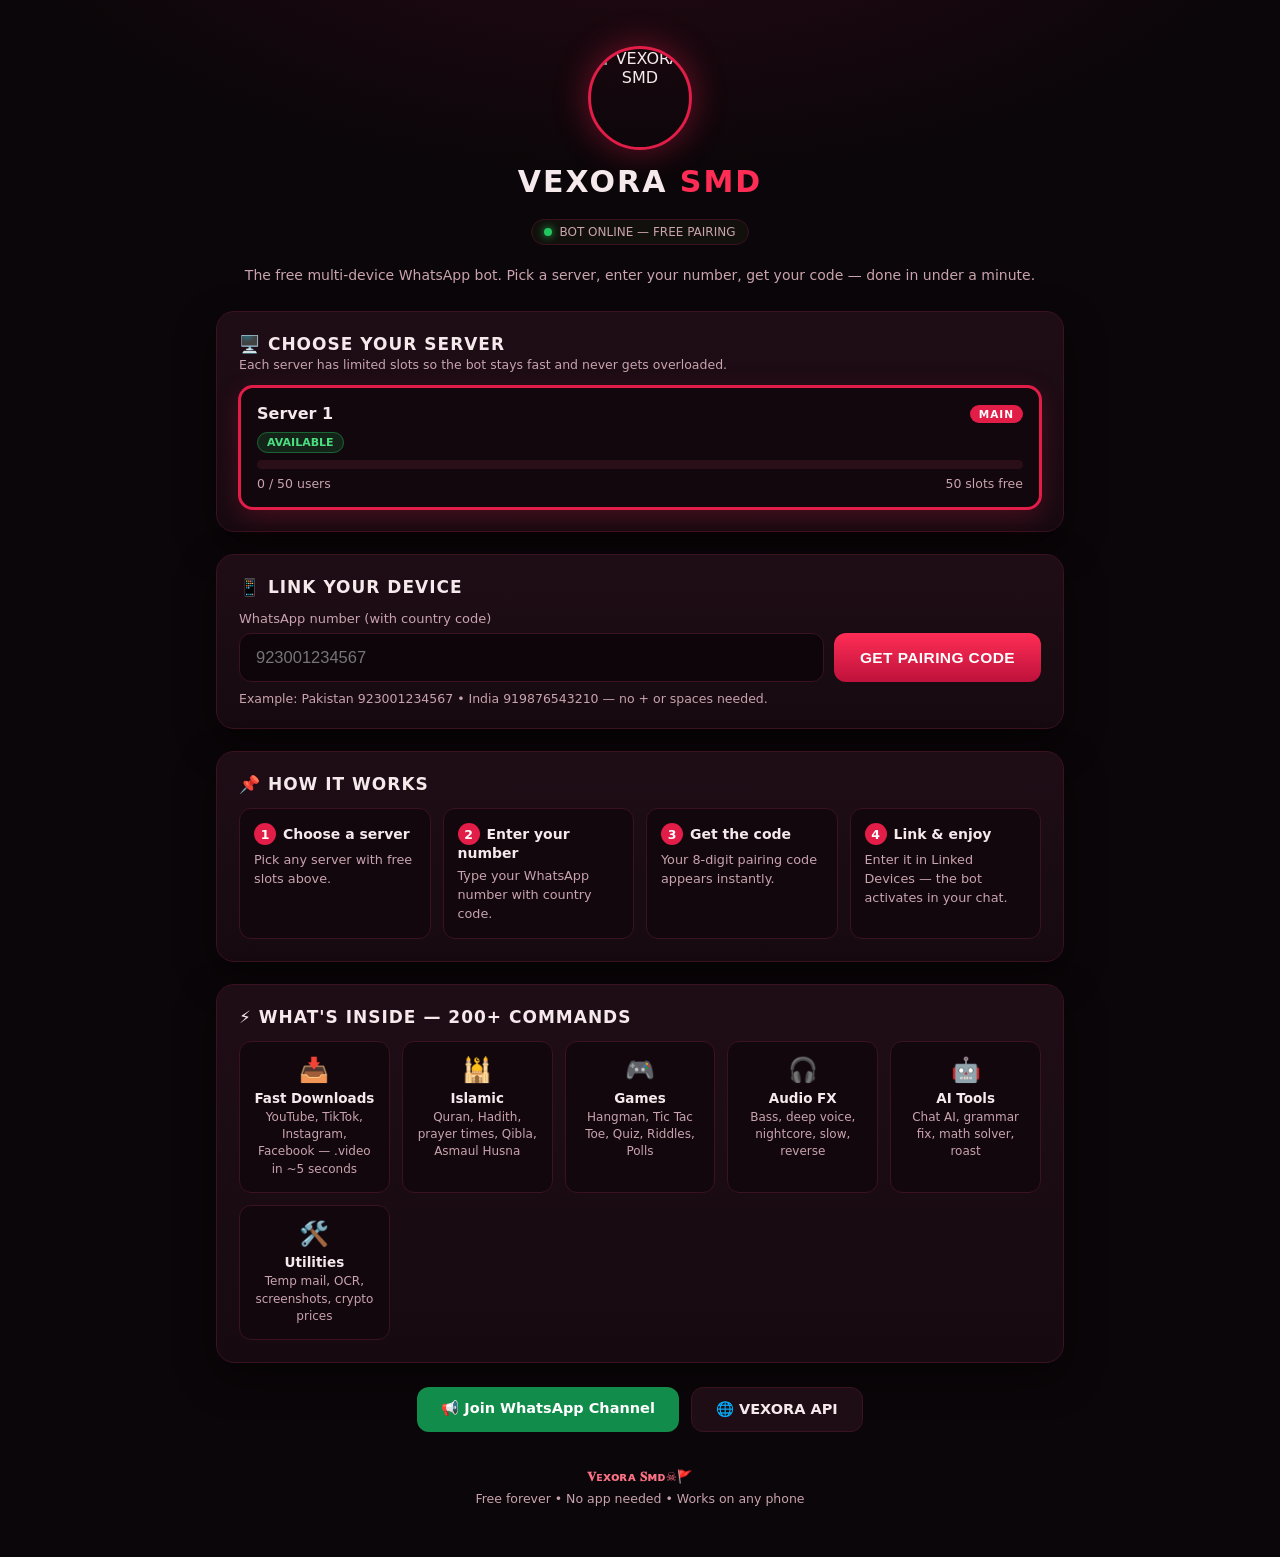
==== commit ed1d817a: "chore: Server 1 capacity display 50" ====
--- a/index.html
+++ b/index.html
@@ -93,7 +93,7 @@
         <div class="top"><span class="name">Server 1</span><span class="badge">MAIN</span></div>
         <span class="pill ok">AVAILABLE</span>
         <div class="bar"><i style="width:0%"></i></div>
-        <div class="counts"><span>0 / 30 users</span><span>30 slots free</span></div>
+        <div class="counts"><span>0 / 50 users</span><span>50 slots free</span></div>
       </div>
     </div>
   </div>
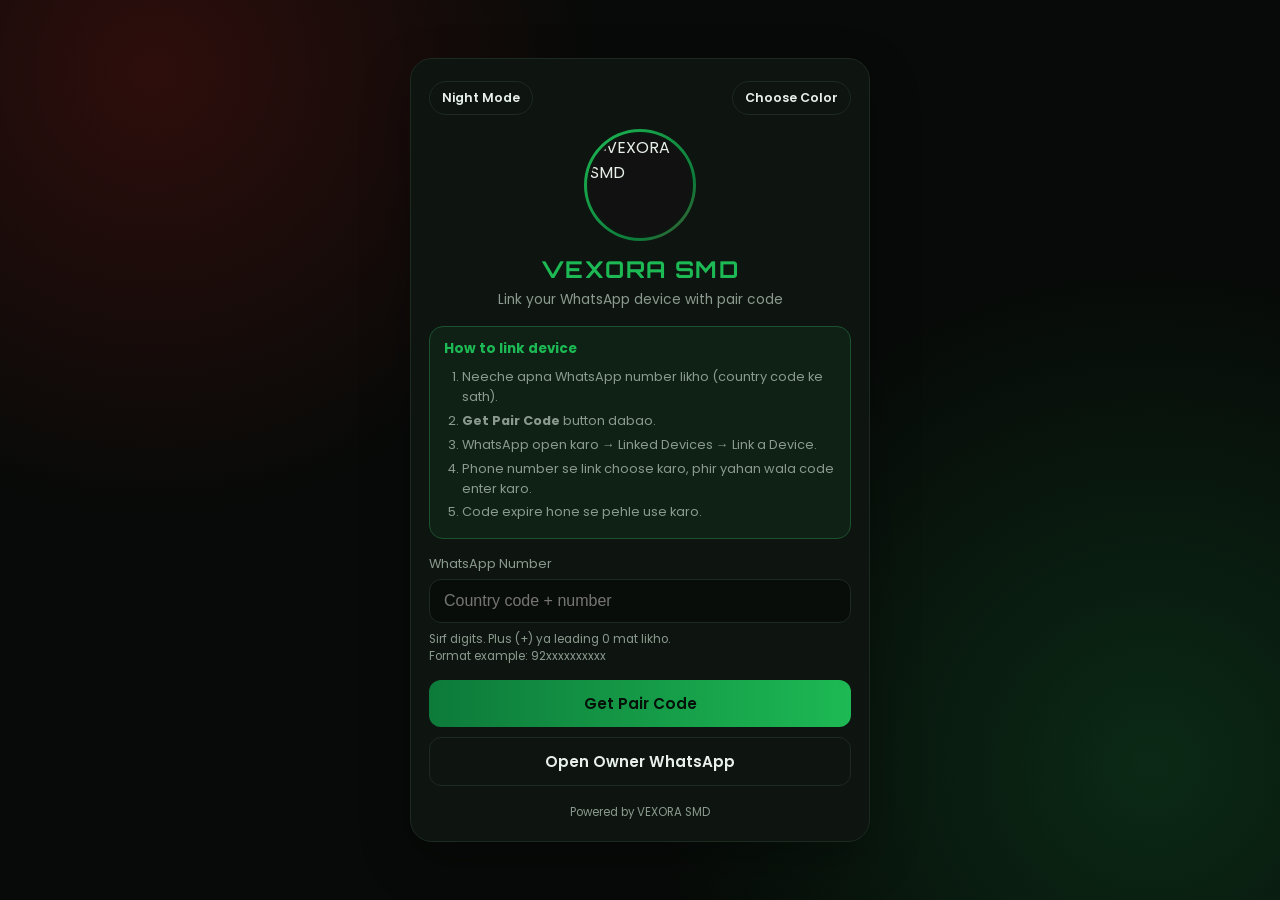
==== commit 13237b5f: "revert: remove servers system, back to simple pairing site" ====
--- a/index.html
+++ b/index.html
@@ -1,244 +1,639 @@
 <!DOCTYPE html>
-<html lang="en">
+<html lang="en" data-theme="night" data-skin="forest">
 <head>
-<meta charset="utf-8">
-<meta name="viewport" content="width=device-width, initial-scale=1">
-<title>VEXORA SMD | Link Device</title>
-<meta name="description" content="Pair your WhatsApp number with VEXORA SMD — the free multi-device WhatsApp bot. Choose a server, enter your number, get your pairing code.">
-<link rel="icon" href="https://i.ibb.co/HTS7V92c/vexora-v2-3-samurai.png">
-<style>
-  :root{
-    --bg:#0b0609; --panel:#160a10; --panel2:#1f0d16; --line:#3a1220;
-    --crimson:#e11d48; --crimson2:#ff2d55; --rose:#fb7185;
-    --text:#f5e9ec; --muted:#c9a3ad; --ok:#22c55e; --warn:#f59e0b;
-  }
-  *{box-sizing:border-box; margin:0; padding:0;}
-  body{background:radial-gradient(1200px 600px at 50% -10%, #2a0a16 0%, var(--bg) 55%); color:var(--text); font-family:'Segoe UI', system-ui, -apple-system, sans-serif; min-height:100vh;}
-  .wrap{max-width:880px; margin:0 auto; padding:28px 16px 48px;}
-  header{display:flex; align-items:center; gap:14px; justify-content:center; flex-direction:column; text-align:center; padding:18px 0 6px;}
-  header img{width:104px; height:104px; border-radius:50%; border:3px solid var(--crimson); box-shadow:0 0 34px rgba(225,29,72,.45); object-fit:cover;}
-  h1{font-size:30px; letter-spacing:2px;}
-  h1 span{color:var(--crimson2);}
-  .live{display:inline-flex; align-items:center; gap:7px; background:#12100c; border:1px solid var(--line); padding:5px 12px; border-radius:999px; font-size:12px; color:var(--muted); margin-top:6px;}
-  .dot{width:8px; height:8px; border-radius:50%; background:var(--ok); box-shadow:0 0 8px var(--ok); animation:pulse 1.6s infinite;}
-  @keyframes pulse{0%,100%{opacity:1}50%{opacity:.35}}
-  .tagline{color:var(--muted); font-size:14px; margin-top:8px;}
-  .card{background:linear-gradient(180deg, var(--panel2), var(--panel)); border:1px solid var(--line); border-radius:18px; padding:22px; margin-top:22px; box-shadow:0 14px 40px rgba(0,0,0,.45);}
-  .card h2{font-size:17px; letter-spacing:1px; margin-bottom:14px;}
-  .card h2 small{color:var(--muted); font-weight:400; letter-spacing:0; font-size:12.5px; display:block; margin-top:3px;}
-  /* servers */
-  .servers{display:grid; grid-template-columns:repeat(auto-fit,minmax(230px,1fr)); gap:14px;}
-  .server{border:2px solid var(--line); border-radius:14px; padding:16px; cursor:pointer; transition:.15s; background:#12070d;}
-  .server:hover{border-color:#5c1a2c;}
-  .server.selected{border-color:var(--crimson); box-shadow:0 0 0 1px var(--crimson), 0 8px 26px rgba(225,29,72,.25);}
-  .server.full{opacity:.55; cursor:not-allowed;}
-  .server .top{display:flex; justify-content:space-between; align-items:center; margin-bottom:8px;}
-  .server .name{font-weight:700; font-size:16px;}
-  .badge{background:var(--crimson); color:#fff; font-size:10.5px; font-weight:700; padding:3px 9px; border-radius:999px; letter-spacing:1px;}
-  .pill{font-size:11px; font-weight:700; padding:3px 9px; border-radius:999px;}
-  .pill.ok{background:rgba(34,197,94,.15); color:#4ade80; border:1px solid rgba(34,197,94,.4);}
-  .pill.low{background:rgba(245,158,11,.15); color:#fbbf24; border:1px solid rgba(245,158,11,.4);}
-  .pill.fullp{background:rgba(225,29,72,.15); color:var(--rose); border:1px solid rgba(225,29,72,.45);}
-  .bar{height:9px; background:#2a0e18; border-radius:99px; overflow:hidden; margin:10px 0 7px;}
-  .bar i{display:block; height:100%; background:linear-gradient(90deg, #9f1239, var(--crimson2)); border-radius:99px; transition:width .5s;}
-  .counts{font-size:12.5px; color:var(--muted); display:flex; justify-content:space-between;}
-  /* form */
-  label{font-size:13px; color:var(--muted); display:block; margin-bottom:7px;}
-  .row{display:flex; gap:10px; flex-wrap:wrap;}
-  input[type=tel]{flex:1; min-width:220px; background:#0d0509; border:1.5px solid var(--line); border-radius:12px; color:var(--text); font-size:16.5px; padding:14px 16px; outline:none;}
-  input[type=tel]:focus{border-color:var(--crimson);}
-  button{background:linear-gradient(180deg, var(--crimson2), #be123c); color:#fff; border:none; font-weight:700; font-size:15.5px; padding:14px 26px; border-radius:12px; cursor:pointer; letter-spacing:.4px; transition:.15s;}
-  button:hover:not(:disabled){filter:brightness(1.1);}
-  button:disabled{opacity:.5; cursor:not-allowed;}
-  .hint{font-size:12.5px; color:var(--muted); margin-top:9px;}
-  .result{display:none; margin-top:18px; text-align:center; background:#0d0509; border:1.5px dashed var(--crimson); border-radius:14px; padding:20px;}
-  .result .code{font-size:37px; font-weight:800; letter-spacing:5px; color:#fff; margin:8px 0 4px; font-family:'Consolas', monospace;}
-  .result .lbl{font-size:12.5px; color:var(--muted); letter-spacing:1px;}
-  .copybtn{background:#1f0d16; border:1.5px solid var(--line); font-size:13.5px; padding:9px 18px; margin-top:10px;}
-  .error{display:none; margin-top:14px; background:rgba(225,29,72,.12); border:1px solid rgba(225,29,72,.5); color:#fecdd3; padding:12px 15px; border-radius:12px; font-size:14px;}
-  /* steps */
-  .steps{display:grid; grid-template-columns:repeat(auto-fit,minmax(180px,1fr)); gap:12px;}
-  .step{background:#12070d; border:1px solid var(--line); border-radius:12px; padding:14px;}
-  .step b{display:block; margin-bottom:5px; font-size:14px;}
-  .step p{font-size:12.8px; color:var(--muted); line-height:1.5;}
-  .step .n{display:inline-flex; width:22px; height:22px; border-radius:50%; background:var(--crimson); color:#fff; font-size:12.5px; align-items:center; justify-content:center; margin-right:7px; font-weight:700;}
-  /* features */
-  .feats{display:grid; grid-template-columns:repeat(auto-fit,minmax(150px,1fr)); gap:12px;}
-  .feat{background:#12070d; border:1px solid var(--line); border-radius:12px; padding:14px; text-align:center;}
-  .feat .ic{font-size:24px;}
-  .feat b{display:block; font-size:13.5px; margin:6px 0 3px;}
-  .feat p{font-size:12px; color:var(--muted); line-height:1.45;}
-  .cta{display:flex; gap:12px; justify-content:center; flex-wrap:wrap; margin-top:24px;}
-  .cta a{text-decoration:none; font-weight:700; font-size:14.5px; padding:13px 24px; border-radius:12px;}
-  .cta .ch{background:#128c4b; color:#fff;}
-  .cta .api{background:#1f0d16; color:var(--text); border:1.5px solid var(--line);}
-  footer{text-align:center; color:var(--muted); font-size:12.5px; margin-top:34px; line-height:1.7;}
-  footer b{color:var(--rose);}
-</style>
+  <meta charset="UTF-8">
+  <meta name="viewport" content="width=device-width, initial-scale=1.0">
+  <meta name="theme-color" content="#070a08">
+  <title>VEXORA SMD | Link Device</title>
+
+  <link href="https://fonts.googleapis.com/css2?family=Orbitron:wght@600;700&family=Poppins:wght@400;500;600&display=swap" rel="stylesheet">
+
+  <style>
+    :root {
+      --bg: #070a08;
+      --panel: #0e1410;
+      --line: #1c2a20;
+      --text: #e8f0ea;
+      --muted: #8a9a8e;
+      --c1: #1db954;
+      --c2: #0d7a3a;
+      --c3: #b71c1c;
+      --c4: #2e7d32;
+      --danger: #e57373;
+    }
+
+    html[data-theme="day"] {
+      --bg: #f3f6f4;
+      --panel: #ffffff;
+      --line: #d5e0d8;
+      --text: #102016;
+      --muted: #5c6b60;
+      --danger: #c62828;
+    }
+
+    html[data-skin="forest"] {
+      --c1: #1db954;
+      --c2: #0d7a3a;
+      --c3: #b71c1c;
+      --c4: #2e7d32;
+    }
+
+    html[data-skin="ember"] {
+      --c1: #ff5252;
+      --c2: #c62828;
+      --c3: #1db954;
+      --c4: #ff8a65;
+    }
+
+    html[data-skin="ocean"] {
+      --c1: #00bcd4;
+      --c2: #1565c0;
+      --c3: #1db954;
+      --c4: #26c6da;
+    }
+
+    html[data-skin="violet"] {
+      --c1: #ab47bc;
+      --c2: #6a1b9a;
+      --c3: #1db954;
+      --c4: #ce93d8;
+    }
+
+    html[data-skin="mono"] {
+      --c1: #9e9e9e;
+      --c2: #424242;
+      --c3: #1db954;
+      --c4: #bdbdbd;
+    }
+
+    html[data-skin="gold"] {
+      --c1: #f9a825;
+      --c2: #ef6c00;
+      --c3: #1b5e20;
+      --c4: #ffd54f;
+    }
+
+    * {
+      box-sizing: border-box;
+      margin: 0;
+      padding: 0;
+    }
+
+    body {
+      min-height: 100vh;
+      font-family: 'Poppins', sans-serif;
+      color: var(--text);
+      background:
+        radial-gradient(
+          circle at 12% 8%,
+          color-mix(in srgb, var(--c3) 22%, transparent),
+          transparent 32%
+        ),
+        radial-gradient(
+          circle at 90% 85%,
+          color-mix(in srgb, var(--c1) 18%, transparent),
+          transparent 36%
+        ),
+        var(--bg);
+      display: flex;
+      align-items: center;
+      justify-content: center;
+      padding: 18px;
+      transition: background 0.25s ease, color 0.25s ease;
+    }
+
+    .wrap {
+      width: min(460px, 100%);
+      background: var(--panel);
+      border: 1px solid var(--line);
+      border-radius: 22px;
+      padding: 22px 18px 20px;
+      box-shadow: 0 18px 50px rgba(0, 0, 0, 0.28);
+    }
+
+    .top-bar {
+      display: flex;
+      justify-content: space-between;
+      gap: 8px;
+      margin-bottom: 14px;
+    }
+
+    .chip {
+      border: 1px solid var(--line);
+      background: transparent;
+      color: var(--text);
+      border-radius: 999px;
+      padding: 7px 12px;
+      font-size: 0.78rem;
+      font-weight: 600;
+      cursor: pointer;
+      font-family: inherit;
+    }
+
+    .chip:hover {
+      border-color: var(--c1);
+      color: var(--c1);
+    }
+
+    .logo {
+      width: 112px;
+      height: 112px;
+      margin: 4px auto 14px;
+      border-radius: 50%;
+      padding: 3px;
+      background: linear-gradient(
+        135deg,
+        var(--c1),
+        var(--c2),
+        var(--c3),
+        var(--c4)
+      );
+      background-size: 220% 220%;
+      animation: move 7s linear infinite;
+    }
+
+    @keyframes move {
+      to {
+        background-position: 220% center;
+      }
+    }
+
+    .logo img {
+      width: 100%;
+      height: 100%;
+      border-radius: 50%;
+      object-fit: cover;
+      border: 3px solid var(--panel);
+      display: block;
+      background: #111;
+    }
+
+    h1 {
+      font-family: 'Orbitron', sans-serif;
+      text-align: center;
+      font-size: 1.45rem;
+      letter-spacing: 1.4px;
+      color: var(--c1);
+    }
+
+    .sub {
+      text-align: center;
+      color: var(--muted);
+      font-size: 0.86rem;
+      margin: 6px 0 16px;
+    }
+
+    .steps {
+      background: color-mix(in srgb, var(--c1) 8%, transparent);
+      border: 1px solid color-mix(in srgb, var(--c1) 28%, var(--line));
+      border-radius: 14px;
+      padding: 12px 14px;
+      margin-bottom: 16px;
+    }
+
+    .steps h2 {
+      font-size: 0.84rem;
+      margin-bottom: 8px;
+      color: var(--c1);
+    }
+
+    .steps ol {
+      margin-left: 18px;
+      color: var(--muted);
+      font-size: 0.8rem;
+      line-height: 1.55;
+    }
+
+    .steps li {
+      margin-bottom: 4px;
+    }
+
+    label {
+      display: block;
+      font-size: 0.8rem;
+      color: var(--muted);
+      margin-bottom: 6px;
+    }
+
+    input {
+      width: 100%;
+      background: color-mix(in srgb, var(--bg) 70%, var(--panel));
+      border: 1px solid var(--line);
+      color: var(--text);
+      border-radius: 12px;
+      padding: 12px 14px;
+      font-size: 1rem;
+      outline: none;
+      margin-bottom: 8px;
+    }
+
+    input:focus {
+      border-color: var(--c1);
+      box-shadow: 0 0 0 3px color-mix(in srgb, var(--c1) 18%, transparent);
+    }
+
+    .hint {
+      font-size: 0.74rem;
+      color: var(--muted);
+      margin-bottom: 14px;
+      line-height: 1.45;
+    }
+
+    .btn {
+      width: 100%;
+      border: 0;
+      border-radius: 12px;
+      padding: 12px 14px;
+      font-size: 0.95rem;
+      font-weight: 600;
+      cursor: pointer;
+      font-family: inherit;
+      margin-bottom: 10px;
+    }
+
+    .btn-main {
+      background: linear-gradient(90deg, var(--c2), var(--c1));
+      color: #041008;
+    }
+
+    .btn-main:disabled {
+      opacity: 0.55;
+      cursor: not-allowed;
+    }
+
+    .btn-wa {
+      background: transparent;
+      border: 1px solid var(--line);
+      color: var(--text);
+    }
+
+    .btn-wa:hover {
+      border-color: var(--c1);
+      color: var(--c1);
+    }
+
+    .err {
+      display: none;
+      margin-bottom: 10px;
+      color: var(--danger);
+      background: color-mix(in srgb, var(--danger) 12%, transparent);
+      border: 1px solid color-mix(in srgb, var(--danger) 30%, transparent);
+      border-radius: 10px;
+      padding: 10px;
+      font-size: 0.84rem;
+      text-align: center;
+    }
+
+    .err.show {
+      display: block;
+    }
+
+    .result {
+      display: none;
+      border: 1px solid var(--line);
+      border-radius: 14px;
+      padding: 14px;
+      text-align: center;
+      margin-bottom: 10px;
+      background: color-mix(in srgb, var(--bg) 55%, var(--panel));
+    }
+
+    .result.show {
+      display: block;
+    }
+
+    .result .lbl {
+      font-size: 0.75rem;
+      color: var(--muted);
+      margin-bottom: 6px;
+    }
+
+    .code {
+      font-family: 'Orbitron', sans-serif;
+      font-size: 1.7rem;
+      letter-spacing: 3px;
+      color: var(--c1);
+      user-select: all;
+      word-break: break-all;
+    }
+
+    .copy {
+      margin-top: 10px;
+      width: 100%;
+      border: 1px solid var(--line);
+      background: transparent;
+      color: var(--text);
+      border-radius: 10px;
+      padding: 9px;
+      cursor: pointer;
+      font-family: inherit;
+      font-weight: 600;
+    }
+
+    .palette {
+      display: none;
+      grid-template-columns: repeat(3, 1fr);
+      gap: 8px;
+      margin: 8px 0 12px;
+    }
+
+    .palette.show {
+      display: grid;
+    }
+
+    .swatch {
+      border: 1px solid var(--line);
+      border-radius: 10px;
+      padding: 10px 6px;
+      font-size: 0.72rem;
+      font-weight: 600;
+      cursor: pointer;
+      color: var(--text);
+      background: transparent;
+      font-family: inherit;
+    }
+
+    .swatch.active {
+      border-color: var(--c1);
+      box-shadow: 0 0 0 2px color-mix(in srgb, var(--c1) 25%, transparent);
+    }
+
+    footer {
+      margin-top: 8px;
+      text-align: center;
+      font-size: 0.72rem;
+      color: var(--muted);
+    }
+
+    @media (max-width: 360px) {
+      body {
+        padding: 10px;
+      }
+
+      .wrap {
+        padding: 18px 13px;
+      }
+
+      h1 {
+        font-size: 1.25rem;
+      }
+
+      .chip {
+        padding: 7px 9px;
+        font-size: 0.72rem;
+      }
+    }
+  </style>
 </head>
+
 <body>
-<div class="wrap">
-
-  <header>
-    <img src="https://i.ibb.co/HTS7V92c/vexora-v2-3-samurai.png" alt="VEXORA SMD">
-    <h1>VEXORA <span>SMD</span></h1>
-    <div class="live"><span class="dot"></span> BOT ONLINE — FREE PAIRING</div>
-    <p class="tagline">The free multi-device WhatsApp bot. Pick a server, enter your number, get your code — done in under a minute.</p>
-  </header>
-
-  <div class="card">
-    <h2>🖥️ CHOOSE YOUR SERVER <small>Each server has limited slots so the bot stays fast and never gets overloaded.</small></h2>
-    <div class="servers" id="servers">
-      <div class="server selected" data-id="1">
-        <div class="top"><span class="name">Server 1</span><span class="badge">MAIN</span></div>
-        <span class="pill ok">AVAILABLE</span>
-        <div class="bar"><i style="width:0%"></i></div>
-        <div class="counts"><span>0 / 50 users</span><span>50 slots free</span></div>
-      </div>
+  <main class="wrap">
+
+    <div class="top-bar">
+      <button class="chip" id="themeBtn" type="button">Night Mode</button>
+      <button class="chip" id="colorBtn" type="button">Choose Color</button>
     </div>
-  </div>
-
-  <div class="card">
-    <h2>📱 LINK YOUR DEVICE</h2>
-    <label for="number">WhatsApp number (with country code)</label>
-    <div class="row">
-      <input type="tel" id="number" placeholder="923001234567" autocomplete="tel" inputmode="numeric">
-      <button id="go">GET PAIRING CODE</button>
+
+    <div class="palette" id="palette">
+      <button class="swatch active" data-skin="forest" type="button">Forest</button>
+      <button class="swatch" data-skin="ember" type="button">Ember</button>
+      <button class="swatch" data-skin="ocean" type="button">Ocean</button>
+      <button class="swatch" data-skin="violet" type="button">Violet</button>
+      <button class="swatch" data-skin="gold" type="button">Gold</button>
+      <button class="swatch" data-skin="mono" type="button">Mono</button>
     </div>
-    <p class="hint">Example: Pakistan 923001234567 • India 919876543210 — no + or spaces needed.</p>
-    <div class="error" id="error"></div>
-    <div class="result" id="result">
-      <div class="lbl">YOUR PAIRING CODE</div>
-      <div class="code" id="code">----</div>
-      <div class="lbl" id="codeServer"></div>
-      <button class="copybtn" id="copy">📋 Copy Code</button>
-      <p class="hint" style="margin-top:13px;">Now open WhatsApp → <b>Settings → Linked Devices → Link a Device → Link with phone number</b> and enter this code. It expires soon — be quick!</p>
+
+    <!-- VEXORA SMD Profile Picture -->
+    <div class="logo">
+      <img
+        src="https://i.ibb.co/QFJDzdKx/vexora-v3-1-oni.png"
+        alt="VEXORA SMD"
+        fetchpriority="high"
+        decoding="async"
+        referrerpolicy="no-referrer"
+      >
     </div>
-  </div>
-
-  <div class="card">
-    <h2>📌 HOW IT WORKS</h2>
-    <div class="steps">
-      <div class="step"><b><span class="n">1</span>Choose a server</b><p>Pick any server with free slots above.</p></div>
-      <div class="step"><b><span class="n">2</span>Enter your number</b><p>Type your WhatsApp number with country code.</p></div>
-      <div class="step"><b><span class="n">3</span>Get the code</b><p>Your 8-digit pairing code appears instantly.</p></div>
-      <div class="step"><b><span class="n">4</span>Link &amp; enjoy</b><p>Enter it in Linked Devices — the bot activates in your chat.</p></div>
+
+    <h1>VEXORA SMD</h1>
+    <p class="sub">Link your WhatsApp device with pair code</p>
+
+    <section class="steps">
+      <h2>How to link device</h2>
+      <ol>
+        <li>Neeche apna WhatsApp number likho (country code ke sath).</li>
+        <li><b>Get Pair Code</b> button dabao.</li>
+        <li>WhatsApp open karo → Linked Devices → Link a Device.</li>
+        <li>Phone number se link choose karo, phir yahan wala code enter karo.</li>
+        <li>Code expire hone se pehle use karo.</li>
+      </ol>
+    </section>
+
+    <label for="number">WhatsApp Number</label>
+
+    <input
+      id="number"
+      type="tel"
+      inputmode="numeric"
+      placeholder="Country code + number"
+      autocomplete="tel"
+    >
+
+    <p class="hint">
+      Sirf digits. Plus (+) ya leading 0 mat likho.<br>
+      Format example: 92xxxxxxxxxx
+    </p>
+
+    <div class="err" id="errBox" role="alert"></div>
+
+    <button class="btn btn-main" id="pairBtn" type="button">
+      Get Pair Code
+    </button>
+
+    <button class="btn btn-wa" id="waBtn" type="button">
+      Open Owner WhatsApp
+    </button>
+
+    <div class="result" id="resultBox">
+      <div class="lbl">Your Pair Code</div>
+      <div class="code" id="codeText">------</div>
+      <button class="copy" id="copyBtn" type="button">Copy Code</button>
     </div>
-  </div>
-
-  <div class="card">
-    <h2>⚡ WHAT'S INSIDE — 200+ COMMANDS</h2>
-    <div class="feats">
-      <div class="feat"><div class="ic">📥</div><b>Fast Downloads</b><p>YouTube, TikTok, Instagram, Facebook — .video in ~5 seconds</p></div>
-      <div class="feat"><div class="ic">🕌</div><b>Islamic</b><p>Quran, Hadith, prayer times, Qibla, Asmaul Husna</p></div>
-      <div class="feat"><div class="ic">🎮</div><b>Games</b><p>Hangman, Tic Tac Toe, Quiz, Riddles, Polls</p></div>
-      <div class="feat"><div class="ic">🎧</div><b>Audio FX</b><p>Bass, deep voice, nightcore, slow, reverse</p></div>
-      <div class="feat"><div class="ic">🤖</div><b>AI Tools</b><p>Chat AI, grammar fix, math solver, roast</p></div>
-      <div class="feat"><div class="ic">🛠️</div><b>Utilities</b><p>Temp mail, OCR, screenshots, crypto prices</p></div>
-    </div>
-  </div>
-
-  <div class="cta">
-    <a class="ch" href="https://whatsapp.com/channel/0029Vawbj7e5kg7AFF5MuZ28" target="_blank" rel="noopener">📢 Join WhatsApp Channel</a>
-    <a class="api" href="https://vexora-api-orcin.vercel.app" target="_blank" rel="noopener">🌐 VEXORA API</a>
-  </div>
-
-  <footer>
-    <b>𝐕ᴇxᴏʀᴀ 𝐒ᴍᴅ☠️🚩</b><br>
-    Free forever • No app needed • Works on any phone
-  </footer>
-</div>
-
-<script>
-  var selectedServer = 1;
-  var serverData = [];
-
-  function pillFor(s){
-    if (s.full) return '<span class="pill fullp">FULL</span>';
-    if (s.slots <= 5) return '<span class="pill low">ALMOST FULL</span>';
-    return '<span class="pill ok">AVAILABLE</span>';
-  }
-  function renderServers(){
-    var box = document.getElementById('servers');
-    box.innerHTML = serverData.map(function(s){
-      var pct = s.capacity ? Math.min(100, Math.round(s.used / s.capacity * 100)) : 0;
-      var cls = 'server' + (s.id === selectedServer ? ' selected' : '') + (s.full && s.id !== selectedServer ? ' full' : '');
-      return '<div class="' + cls + '" data-id="' + s.id + '">' +
-        '<div class="top"><span class="name">' + s.name + '</span>' + (s.tag ? '<span class="badge">' + s.tag + '</span>' : '') + '</div>' +
-        pillFor(s) +
-        '<div class="bar"><i style="width:' + pct + '%"></i></div>' +
-        '<div class="counts"><span>' + s.used + ' / ' + s.capacity + ' users</span><span>' + s.slots + ' slots free</span></div>' +
-        '</div>';
-    }).join('');
-    Array.prototype.forEach.call(box.querySelectorAll('.server'), function(el){
-      el.addEventListener('click', function(){
-        selectedServer = parseInt(el.getAttribute('data-id'), 10);
-        renderServers();
+
+    <footer>Powered by VEXORA SMD</footer>
+
+  </main>
+
+  <script>
+    const html = document.documentElement;
+
+    const themeBtn = document.getElementById('themeBtn');
+    const colorBtn = document.getElementById('colorBtn');
+    const palette = document.getElementById('palette');
+    const numberInput = document.getElementById('number');
+    const pairBtn = document.getElementById('pairBtn');
+    const waBtn = document.getElementById('waBtn');
+    const errBox = document.getElementById('errBox');
+    const resultBox = document.getElementById('resultBox');
+    const codeText = document.getElementById('codeText');
+    const copyBtn = document.getElementById('copyBtn');
+
+    const OWNER_WA = '923138702477';
+
+    function showError(message) {
+      errBox.textContent = message || 'Something went wrong';
+      errBox.classList.add('show');
+      resultBox.classList.remove('show');
+    }
+
+    function clearError() {
+      errBox.classList.remove('show');
+      errBox.textContent = '';
+    }
+
+    function normalizeNumber(raw) {
+      let number = String(raw || '').replace(/\D/g, '');
+
+      if (number.startsWith('0') && number.length >= 10) {
+        number = '92' + number.slice(1);
+      }
+
+      return number;
+    }
+
+    async function getPairCode() {
+      clearError();
+
+      const number = normalizeNumber(numberInput.value);
+
+      if (!number || number.length < 10 || number.length > 15) {
+        showError('Valid number with country code is required');
+        return;
+      }
+
+      pairBtn.disabled = true;
+      pairBtn.textContent = 'Please wait...';
+
+      try {
+        const response = await fetch(
+          '/api/code?number=' + encodeURIComponent(number)
+        );
+
+        if (!response.ok) {
+          throw new Error('HTTP ' + response.status);
+        }
+
+        const data = await response.json();
+
+        if (data.error || data.status === false) {
+          showError(
+            data.error || data.message || 'Failed to get pair code'
+          );
+          return;
+        }
+
+        const code =
+          data.code ||
+          data.pairingCode ||
+          data.pair ||
+          data.result;
+
+        if (!code || typeof code === 'object') {
+          showError('Pair code not received. Try again.');
+          return;
+        }
+
+        codeText.textContent = String(code).toUpperCase();
+        resultBox.classList.add('show');
+
+      } catch (error) {
+        showError('Server not responding. Check that the bot and API are running.');
+      } finally {
+        pairBtn.disabled = false;
+        pairBtn.textContent = 'Get Pair Code';
+      }
+    }
+
+    themeBtn.addEventListener('click', () => {
+      const next =
+        html.getAttribute('data-theme') === 'night'
+          ? 'day'
+          : 'night';
+
+      html.setAttribute('data-theme', next);
+      themeBtn.textContent =
+        next === 'night' ? 'Night Mode' : 'Day Mode';
+    });
+
+    colorBtn.addEventListener('click', () => {
+      palette.classList.toggle('show');
+    });
+
+    palette.querySelectorAll('.swatch').forEach((button) => {
+      button.addEventListener('click', () => {
+        palette.querySelectorAll('.swatch').forEach((item) => {
+          item.classList.remove('active');
+        });
+
+        button.classList.add('active');
+        html.setAttribute('data-skin', button.dataset.skin);
       });
     });
-    refreshButton();
-  }
-  function currentServer(){
-    return serverData.filter(function(x){ return x.id === selectedServer; })[0];
-  }
-  function refreshButton(){
-    var btn = document.getElementById('go');
-    var s = currentServer();
-    if (s && s.full) { btn.textContent = s.name.toUpperCase() + ' IS FULL'; }
-    else { btn.textContent = 'GET PAIRING CODE'; }
-  }
-  function loadServers(){
-    fetch('/api/servers').then(function(r){ return r.json(); }).then(function(d){
-      if (d && d.status && d.servers && d.servers.length) {
-        serverData = d.servers;
-        if (!currentServer()) selectedServer = serverData[0].id;
-        renderServers();
-      }
-    }).catch(function(){});
-  }
-
-  var errBox = document.getElementById('error');
-  var resBox = document.getElementById('result');
-  function showError(msg){ errBox.textContent = '❌ ' + msg; errBox.style.display = 'block'; resBox.style.display = 'none'; }
-  function hideError(){ errBox.style.display = 'none'; }
-
-  document.getElementById('go').addEventListener('click', function(){
-    var num = document.getElementById('number').value.replace(/\D/g, '');
-    hideError();
-    if (!num || num.length < 10 || num.length > 15) { showError('Enter a valid number with country code.'); return; }
-    var btn = this;
-    btn.disabled = true; btn.textContent = '⏳ GETTING CODE...';
-    fetch('/api/code?number=' + encodeURIComponent(num) + '&server=' + selectedServer)
-      .then(function(r){ return r.json(); })
-      .then(function(d){
-        btn.disabled = false; refreshButton();
-        if (d && d.status && d.code) {
-          document.getElementById('code').textContent = d.code;
-          var sv = currentServer();
-          document.getElementById('codeServer').textContent = 'SERVER: ' + (sv ? sv.name.toUpperCase() : 'SERVER ' + selectedServer);
-          resBox.style.display = 'block';
-          loadServers();
-        } else {
-          showError((d && d.message) || 'Failed to get pair code. Try again.');
+
+    pairBtn.addEventListener('click', getPairCode);
+
+    numberInput.addEventListener('keydown', (event) => {
+      if (event.key === 'Enter') {
+        getPairCode();
+      }
+    });
+
+    waBtn.addEventListener('click', () => {
+      window.open(
+        'https://wa.me/' + OWNER_WA,
+        '_blank',
+        'noopener,noreferrer'
+      );
+    });
+
+    copyBtn.addEventListener('click', async () => {
+      const code = codeText.textContent.trim();
+
+      if (!code || code === '------') {
+        return;
+      }
+
+      try {
+        await navigator.clipboard.writeText(code);
+        copyBtn.textContent = 'Copied';
+
+        setTimeout(() => {
+          copyBtn.textContent = 'Copy Code';
+        }, 1200);
+
+      } catch {
+        // Fallback for browsers that do not support clipboard API.
+        const temporaryInput = document.createElement('textarea');
+        temporaryInput.value = code;
+        temporaryInput.style.position = 'fixed';
+        temporaryInput.style.opacity = '0';
+
+        document.body.appendChild(temporaryInput);
+        temporaryInput.select();
+
+        try {
+          const copied = document.execCommand('copy');
+          copyBtn.textContent = copied ? 'Copied' : 'Copy manually';
+        } catch {
+          copyBtn.textContent = 'Copy manually';
         }
-      })
-      .catch(function(){
-        btn.disabled = false; refreshButton();
-        showError('Pairing service unreachable. Try again in a moment.');
-      });
-  });
-  document.getElementById('number').addEventListener('keydown', function(e){
-    if (e.key === 'Enter') document.getElementById('go').click();
-  });
-  document.getElementById('copy').addEventListener('click', function(){
-    var code = document.getElementById('code').textContent;
-    if (navigator.clipboard) navigator.clipboard.writeText(code);
-    this.textContent = '✅ Copied!';
-    var b = this;
-    setTimeout(function(){ b.textContent = '📋 Copy Code'; }, 1600);
-  });
-
-  loadServers();
-</script>
+
+        temporaryInput.remove();
+
+        setTimeout(() => {
+          copyBtn.textContent = 'Copy Code';
+        }, 1500);
+      }
+    });
+  </script>
 </body>
-</html>
+</html>
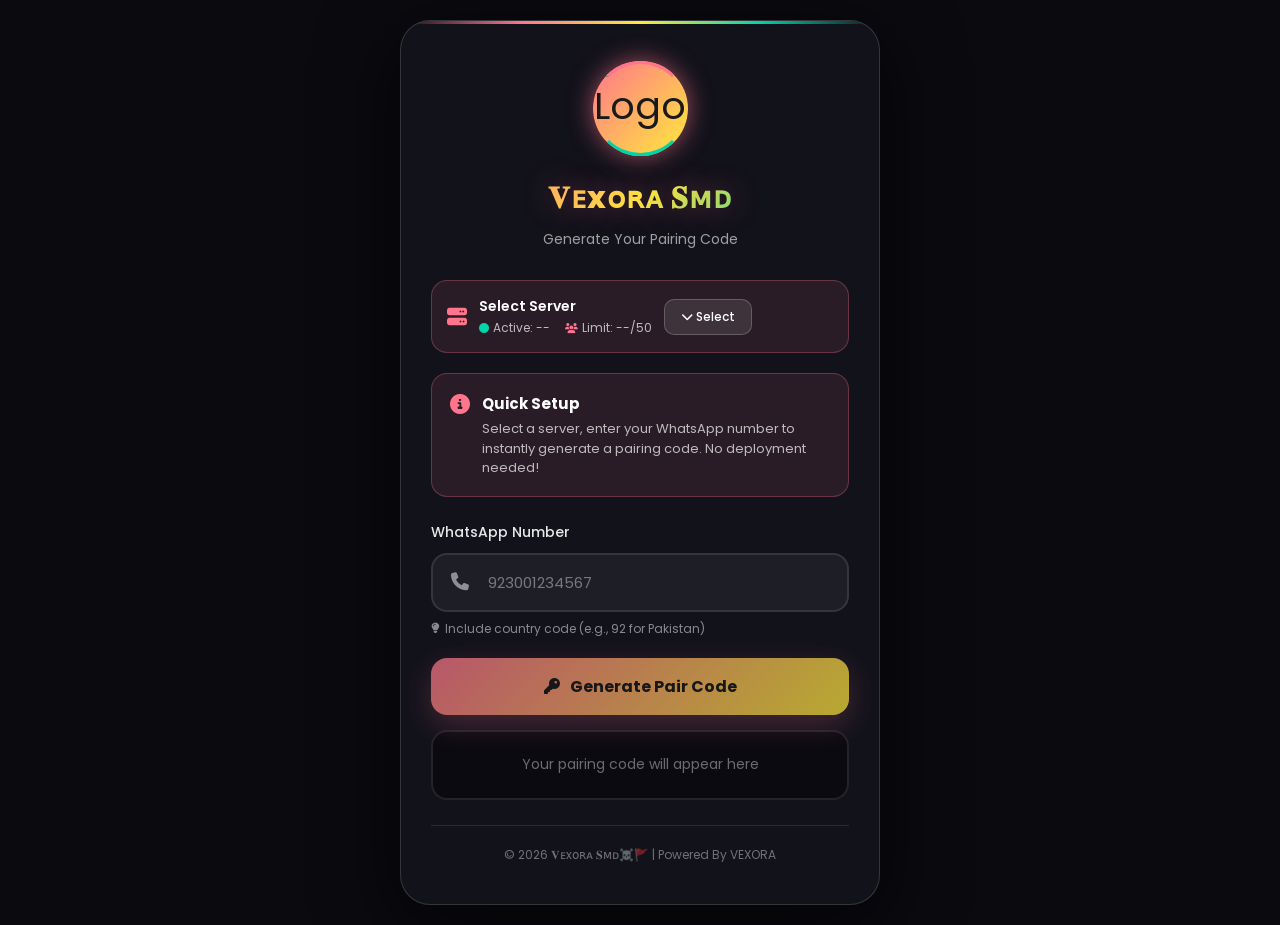
==== commit 536cad04: "feat: VEXORA pairing portal (Vercel edition of the PHP portal) with admin panel" ====
--- a/index.html
+++ b/index.html
@@ -1,639 +1,267 @@
 <!DOCTYPE html>
-<html lang="en" data-theme="night" data-skin="forest">
+<html lang="en">
 <head>
-  <meta charset="UTF-8">
-  <meta name="viewport" content="width=device-width, initial-scale=1.0">
-  <meta name="theme-color" content="#070a08">
-  <title>VEXORA SMD | Link Device</title>
-
-  <link href="https://fonts.googleapis.com/css2?family=Orbitron:wght@600;700&family=Poppins:wght@400;500;600&display=swap" rel="stylesheet">
-
+  <meta charset="UTF-8" />
+  <meta name="viewport" content="width=device-width, initial-scale=1.0, maximum-scale=1.0, user-scalable=no"/>
+  <title>𝐕ᴇxᴏʀᴀ 𝐒ᴍᴅ | Mini BOT</title>
+  <link rel="stylesheet" href="https://cdnjs.cloudflare.com/ajax/libs/font-awesome/6.4.0/css/all.min.css"/>
+  <link href="https://fonts.googleapis.com/css2?family=Poppins:wght@300;400;500;600;700&display=swap" rel="stylesheet">
+  <script src="https://cdn.jsdelivr.net/npm/axios/dist/axios.min.js"></script>
+  <script src="https://cdnjs.cloudflare.com/ajax/libs/three.js/r128/three.min.js"></script>
   <style>
-    :root {
-      --bg: #070a08;
-      --panel: #0e1410;
-      --line: #1c2a20;
-      --text: #e8f0ea;
-      --muted: #8a9a8e;
-      --c1: #1db954;
-      --c2: #0d7a3a;
-      --c3: #b71c1c;
-      --c4: #2e7d32;
-      --danger: #e57373;
-    }
-
-    html[data-theme="day"] {
-      --bg: #f3f6f4;
-      --panel: #ffffff;
-      --line: #d5e0d8;
-      --text: #102016;
-      --muted: #5c6b60;
-      --danger: #c62828;
-    }
-
-    html[data-skin="forest"] {
-      --c1: #1db954;
-      --c2: #0d7a3a;
-      --c3: #b71c1c;
-      --c4: #2e7d32;
-    }
-
-    html[data-skin="ember"] {
-      --c1: #ff5252;
-      --c2: #c62828;
-      --c3: #1db954;
-      --c4: #ff8a65;
-    }
-
-    html[data-skin="ocean"] {
-      --c1: #00bcd4;
-      --c2: #1565c0;
-      --c3: #1db954;
-      --c4: #26c6da;
-    }
-
-    html[data-skin="violet"] {
-      --c1: #ab47bc;
-      --c2: #6a1b9a;
-      --c3: #1db954;
-      --c4: #ce93d8;
-    }
-
-    html[data-skin="mono"] {
-      --c1: #9e9e9e;
-      --c2: #424242;
-      --c3: #1db954;
-      --c4: #bdbdbd;
-    }
-
-    html[data-skin="gold"] {
-      --c1: #f9a825;
-      --c2: #ef6c00;
-      --c3: #1b5e20;
-      --c4: #ffd54f;
-    }
-
-    * {
-      box-sizing: border-box;
-      margin: 0;
-      padding: 0;
-    }
-
-    body {
-      min-height: 100vh;
-      font-family: 'Poppins', sans-serif;
-      color: var(--text);
-      background:
-        radial-gradient(
-          circle at 12% 8%,
-          color-mix(in srgb, var(--c3) 22%, transparent),
-          transparent 32%
-        ),
-        radial-gradient(
-          circle at 90% 85%,
-          color-mix(in srgb, var(--c1) 18%, transparent),
-          transparent 36%
-        ),
-        var(--bg);
-      display: flex;
-      align-items: center;
-      justify-content: center;
-      padding: 18px;
-      transition: background 0.25s ease, color 0.25s ease;
-    }
-
-    .wrap {
-      width: min(460px, 100%);
-      background: var(--panel);
-      border: 1px solid var(--line);
-      border-radius: 22px;
-      padding: 22px 18px 20px;
-      box-shadow: 0 18px 50px rgba(0, 0, 0, 0.28);
-    }
-
-    .top-bar {
-      display: flex;
-      justify-content: space-between;
-      gap: 8px;
-      margin-bottom: 14px;
-    }
-
-    .chip {
-      border: 1px solid var(--line);
-      background: transparent;
-      color: var(--text);
-      border-radius: 999px;
-      padding: 7px 12px;
-      font-size: 0.78rem;
-      font-weight: 600;
-      cursor: pointer;
-      font-family: inherit;
-    }
-
-    .chip:hover {
-      border-color: var(--c1);
-      color: var(--c1);
-    }
-
-    .logo {
-      width: 112px;
-      height: 112px;
-      margin: 4px auto 14px;
-      border-radius: 50%;
-      padding: 3px;
-      background: linear-gradient(
-        135deg,
-        var(--c1),
-        var(--c2),
-        var(--c3),
-        var(--c4)
-      );
-      background-size: 220% 220%;
-      animation: move 7s linear infinite;
-    }
-
-    @keyframes move {
-      to {
-        background-position: 220% center;
-      }
-    }
-
-    .logo img {
-      width: 100%;
-      height: 100%;
-      border-radius: 50%;
-      object-fit: cover;
-      border: 3px solid var(--panel);
-      display: block;
-      background: #111;
-    }
-
-    h1 {
-      font-family: 'Orbitron', sans-serif;
-      text-align: center;
-      font-size: 1.45rem;
-      letter-spacing: 1.4px;
-      color: var(--c1);
-    }
-
-    .sub {
-      text-align: center;
-      color: var(--muted);
-      font-size: 0.86rem;
-      margin: 6px 0 16px;
-    }
-
-    .steps {
-      background: color-mix(in srgb, var(--c1) 8%, transparent);
-      border: 1px solid color-mix(in srgb, var(--c1) 28%, var(--line));
-      border-radius: 14px;
-      padding: 12px 14px;
-      margin-bottom: 16px;
-    }
-
-    .steps h2 {
-      font-size: 0.84rem;
-      margin-bottom: 8px;
-      color: var(--c1);
-    }
-
-    .steps ol {
-      margin-left: 18px;
-      color: var(--muted);
-      font-size: 0.8rem;
-      line-height: 1.55;
-    }
-
-    .steps li {
-      margin-bottom: 4px;
-    }
-
-    label {
-      display: block;
-      font-size: 0.8rem;
-      color: var(--muted);
-      margin-bottom: 6px;
-    }
-
-    input {
-      width: 100%;
-      background: color-mix(in srgb, var(--bg) 70%, var(--panel));
-      border: 1px solid var(--line);
-      color: var(--text);
-      border-radius: 12px;
-      padding: 12px 14px;
-      font-size: 1rem;
-      outline: none;
-      margin-bottom: 8px;
-    }
-
-    input:focus {
-      border-color: var(--c1);
-      box-shadow: 0 0 0 3px color-mix(in srgb, var(--c1) 18%, transparent);
-    }
-
-    .hint {
-      font-size: 0.74rem;
-      color: var(--muted);
-      margin-bottom: 14px;
-      line-height: 1.45;
-    }
-
-    .btn {
-      width: 100%;
-      border: 0;
-      border-radius: 12px;
-      padding: 12px 14px;
-      font-size: 0.95rem;
-      font-weight: 600;
-      cursor: pointer;
-      font-family: inherit;
-      margin-bottom: 10px;
-    }
-
-    .btn-main {
-      background: linear-gradient(90deg, var(--c2), var(--c1));
-      color: #041008;
-    }
-
-    .btn-main:disabled {
-      opacity: 0.55;
-      cursor: not-allowed;
-    }
-
-    .btn-wa {
-      background: transparent;
-      border: 1px solid var(--line);
-      color: var(--text);
-    }
-
-    .btn-wa:hover {
-      border-color: var(--c1);
-      color: var(--c1);
-    }
-
-    .err {
-      display: none;
-      margin-bottom: 10px;
-      color: var(--danger);
-      background: color-mix(in srgb, var(--danger) 12%, transparent);
-      border: 1px solid color-mix(in srgb, var(--danger) 30%, transparent);
-      border-radius: 10px;
-      padding: 10px;
-      font-size: 0.84rem;
-      text-align: center;
-    }
-
-    .err.show {
-      display: block;
-    }
-
-    .result {
-      display: none;
-      border: 1px solid var(--line);
-      border-radius: 14px;
-      padding: 14px;
-      text-align: center;
-      margin-bottom: 10px;
-      background: color-mix(in srgb, var(--bg) 55%, var(--panel));
-    }
-
-    .result.show {
-      display: block;
-    }
-
-    .result .lbl {
-      font-size: 0.75rem;
-      color: var(--muted);
-      margin-bottom: 6px;
-    }
-
-    .code {
-      font-family: 'Orbitron', sans-serif;
-      font-size: 1.7rem;
-      letter-spacing: 3px;
-      color: var(--c1);
-      user-select: all;
-      word-break: break-all;
-    }
-
-    .copy {
-      margin-top: 10px;
-      width: 100%;
-      border: 1px solid var(--line);
-      background: transparent;
-      color: var(--text);
-      border-radius: 10px;
-      padding: 9px;
-      cursor: pointer;
-      font-family: inherit;
-      font-weight: 600;
-    }
-
-    .palette {
-      display: none;
-      grid-template-columns: repeat(3, 1fr);
-      gap: 8px;
-      margin: 8px 0 12px;
-    }
-
-    .palette.show {
-      display: grid;
-    }
-
-    .swatch {
-      border: 1px solid var(--line);
-      border-radius: 10px;
-      padding: 10px 6px;
-      font-size: 0.72rem;
-      font-weight: 600;
-      cursor: pointer;
-      color: var(--text);
-      background: transparent;
-      font-family: inherit;
-    }
-
-    .swatch.active {
-      border-color: var(--c1);
-      box-shadow: 0 0 0 2px color-mix(in srgb, var(--c1) 25%, transparent);
-    }
-
-    footer {
-      margin-top: 8px;
-      text-align: center;
-      font-size: 0.72rem;
-      color: var(--muted);
-    }
-
-    @media (max-width: 360px) {
-      body {
-        padding: 10px;
-      }
-
-      .wrap {
-        padding: 18px 13px;
-      }
-
-      h1 {
-        font-size: 1.25rem;
-      }
-
-      .chip {
-        padding: 7px 9px;
-        font-size: 0.72rem;
-      }
-    }
+    :root { --primary-color:#ff758c; --secondary-color:#ff7eb3; --accent-color:#00d4aa; }
+    *{margin:0;padding:0;box-sizing:border-box}
+    body{font-family:'Poppins',sans-serif;background:#0a0a0f;color:white;min-height:100vh;position:relative;overflow-x:hidden}
+    #bg-canvas{position:fixed;top:0;left:0;width:100%;height:100%;z-index:0;pointer-events:none}
+    .container{position:relative;z-index:10;min-height:100vh;display:flex;align-items:center;justify-content:center;padding:20px}
+    .card{width:100%;max-width:480px;background:rgba(20,20,30,.85);backdrop-filter:blur(20px);border:1px solid rgba(255,255,255,.15);border-radius:30px;padding:40px 30px;box-shadow:0 20px 80px rgba(0,0,0,.6);position:relative;overflow:hidden;animation:slideIn .6s ease}
+    @keyframes slideIn{from{opacity:0;transform:translateY(50px)}to{opacity:1;transform:translateY(0)}}
+    .card::before{content:'';position:absolute;top:0;left:0;right:0;height:3px;background:linear-gradient(90deg,transparent,#ff758c,#ffeb3b,#00d4aa,transparent);transition:background .5s ease}
+    .header{text-align:center;margin-bottom:30px}.logo-container{width:95px;height:95px;margin:0 auto 20px;position:relative}
+    .logo-ring{position:absolute;top:0;left:0;width:100%;height:100%;border:3px solid transparent;border-top-color:#ff758c;border-bottom-color:#00d4aa;border-radius:50%;animation:spin 3s linear infinite}
+    @keyframes spin{to{transform:rotate(360deg)}}.logo{width:100%;height:100%;background:linear-gradient(135deg,#ff758c 0%,#ffeb3b 100%);border-radius:50%;display:flex;align-items:center;justify-content:center;font-size:38px;color:#1a1a1a;box-shadow:0 0 25px rgba(255,117,140,.6)}
+    
+    /* نام کا خوبصورت ڈیزائن اور کلر */
+    .title{font-size:30px;font-weight:800;letter-spacing:1px;margin-bottom:8px;background:linear-gradient(135deg,#ff758c 0%,#ffeb3b 50%,#00d4aa 100%);-webkit-background-clip:text;-webkit-text-fill-color:transparent;text-shadow:0 0 30px rgba(255,117,140,0.4)}
+    
+    .subtitle{font-size:14px;color:rgba(255,255,255,.6);font-weight:400}
+    .server-info{background:rgba(255,117,140,.1);border:1px solid rgba(255,117,140,.3);border-radius:16px;padding:15px;margin-bottom:20px;display:flex;align-items:center;justify-content:between;gap:12px;cursor:pointer;transition:all .3s ease}
+    .server-info:hover{background:rgba(255,117,140,.15);border-color:rgba(255,117,140,.5);transform:translateY(-2px)}
+    .server-info-left{display:flex;align-items:center;gap:12px}.server-info-left i{color:#ff758c;font-size:20px}.server-details{flex:1}.server-name{display:block;font-weight:600;font-size:14px;margin-bottom:2px}
+    .server-stats{display:flex;gap:15px;font-size:12px;color:rgba(255,255,255,.7)}.server-stat{display:flex;align-items:center;gap:4px}.server-stat i{font-size:10px}
+    .change-server-btn{background:rgba(255,255,255,.1);border:1px solid rgba(255,255,255,.2);color:white;padding:8px 16px;border-radius:10px;font-size:12px;font-weight:500;cursor:pointer;transition:all .3s ease;white-space:nowrap}
+    .change-server-btn:hover{background:rgba(255,255,255,.15);transform:translateY(-2px)}
+    .server-selection{display:none;background:rgba(15,15,25,.95);border:1px solid rgba(255,255,255,.15);border-radius:16px;padding:20px;margin-bottom:20px;max-height:300px;overflow-y:auto}
+    .server-selection.show{display:block;animation:fadeIn .3s ease}@keyframes fadeIn{from{opacity:0;transform:translateY(-10px)}to{opacity:1;transform:translateY(0)}}
+    .server-selection-title{font-size:16px;font-weight:600;margin-bottom:15px;color:rgba(255,255,255,.9);text-align:center}.server-grid{display:grid;grid-template-columns:1fr;gap:10px}
+    .server-option{background:rgba(255,255,255,.05);border:1px solid rgba(255,255,255,.1);border-radius:12px;padding:15px;cursor:pointer;transition:all .3s ease;display:flex;align-items:center;justify-content:space-between}
+    .server-option:hover{background:rgba(255,117,140,.1);border-color:rgba(255,117,140,.4);transform:translateY(-2px)}.server-option.selected{background:rgba(255,117,140,.2);border-color:#ff758c}
+    .server-option-name{font-weight:500;font-size:14px;color:rgba(255,255,255,.9)}.server-option-stats{display:flex;gap:10px;font-size:12px;color:rgba(255,255,255,.7)}
+    .info-box{background:rgba(255,117,140,.1);border:1px solid rgba(255,117,140,.3);border-radius:16px;padding:18px;margin-bottom:25px;display:flex;align-items:flex-start;gap:12px}
+    .info-box i{color:#ff758c;font-size:20px;margin-top:2px}.info-box-text{flex:1}.info-box-text strong{display:block;margin-bottom:4px;font-size:15px}.info-box-text p{font-size:13px;color:rgba(255,255,255,.7);line-height:1.5}
+    .form-group{margin-bottom:20px}.label{display:block;margin-bottom:10px;font-weight:500;font-size:14px;color:rgba(255,255,255,.9)}.input-wrapper{position:relative}
+    .input-icon{position:absolute;left:20px;top:50%;transform:translateY(-50%);color:rgba(255,255,255,.5);font-size:18px}
+    .input{width:100%;padding:16px 20px 16px 55px;background:rgba(255,255,255,.05);border:2px solid rgba(255,255,255,.1);border-radius:16px;color:white;font-size:15px;font-family:inherit;transition:all .3s ease}
+    .input:focus{outline:none;border-color:#ff758c;background:rgba(255,255,255,.08);box-shadow:0 0 0 4px rgba(255,117,140,.15)}.input::placeholder{color:rgba(255,255,255,.4)}
+    .hint{font-size:12px;color:rgba(255,255,255,.5);margin-top:8px;display:flex;align-items:center;gap:6px}.hint i{font-size:11px}
+    .btn{width:100%;padding:16px;border:none;border-radius:16px;font-size:16px;font-weight:600;font-family:inherit;cursor:pointer;transition:all .3s ease;display:flex;align-items:center;justify-content:center;gap:10px}
+    .btn-generate{background:linear-gradient(135deg,#ff758c 0%,#ffeb3b 100%);color:#1a1a1a;box-shadow:0 10px 30px rgba(255,117,140,.3);margin-bottom:15px;font-weight:700}
+    .btn-generate:hover:not(:disabled){transform:translateY(-3px);box-shadow:0 15px 40px rgba(255,117,140,.5)}.btn-generate:disabled{opacity:.7;cursor:not-allowed}
+    .btn-copy{background:rgba(255,255,255,.1);color:white;border:1px solid rgba(255,255,255,.2);display:none}.btn-copy:hover{background:rgba(255,255,255,.15);transform:translateY(-2px)}
+    .loading{display:none;text-align:center;margin:20px 0}.spinner{width:45px;height:45px;border:4px solid rgba(255,117,140,.2);border-radius:50%;border-top-color:#ff758c;animation:spin 1s linear infinite;margin:0 auto 12px}
+    .code-box{background:rgba(0,0,0,.4);border:2px solid rgba(255,255,255,.1);border-radius:16px;padding:20px;text-align:center;margin-bottom:15px;min-height:70px;display:flex;align-items:center;justify-content:center;transition:all .3s ease}
+    .code-box.has-code{border-color:rgba(0,212,170,.5);background:rgba(0,212,170,.05)}.code-box.has-error{border-color:rgba(255,107,107,.5);background:rgba(255,107,107,.05)}
+    .code-placeholder{color:rgba(255,255,255,.4);font-size:14px}.code-value{font-size:24px;font-weight:700;letter-spacing:3px;color:#00d4aa;font-family:'Courier New',monospace;display:flex;align-items:center;gap:12px}.code-value i{font-size:22px}
+    .error-value{color:#ff6b6b;font-size:14px;display:flex;align-items:center;gap:10px}.footer{text-align:center;margin-top:25px;padding-top:20px;border-top:1px solid rgba(255,255,255,.1)}
+    .footer-text{font-size:12px;color:rgba(255,255,255,.4)}.toast{position:fixed;bottom:30px;left:50%;transform:translateX(-50%) translateY(150px);background:#00d4aa;color:white;padding:14px 24px;border-radius:50px;font-weight:500;box-shadow:0 10px 40px rgba(0,212,170,.4);transition:all .4s cubic-bezier(.68,-.55,.265,1.55);z-index:1000;opacity:0;display:flex;align-items:center;gap:10px;font-size:14px}.toast.show{transform:translateX(-50%) translateY(0);opacity:1}.toast.error{background:#ff6b6b}
   </style>
 </head>
-
 <body>
-  <main class="wrap">
-
-    <div class="top-bar">
-      <button class="chip" id="themeBtn" type="button">Night Mode</button>
-      <button class="chip" id="colorBtn" type="button">Choose Color</button>
+<canvas id="bg-canvas"></canvas>
+<div class="container"><div class="card">
+<div class="header">
+  <div class="logo-container">
+    <div class="logo-ring"></div>
+    <!-- آپ یہاں لوگو کا آئیکن یا تصویر بدل سکتے ہیں -->
+    <div class="logo" style="overflow: hidden;"><img src="https://i.ibb.co/HTS7V92c/vexora-v2-3-samurai.png" alt="Logo" style="width: 100%; height: 100%; object-fit: cover;"></div>
+  </div>
+  <h1 class="title">𝐕ᴇxᴏʀᴀ 𝐒ᴍᴅ</h1>
+  <p class="subtitle">Generate Your Pairing Code</p>
+</div>
+
+<div class="server-info" id="serverInfo">
+  <div class="server-info-left">
+    <i class="fas fa-server"></i>
+    <div class="server-details">
+      <span class="server-name" id="currentServerName">Select Server</span>
+      <div class="server-stats">
+        <span class="server-stat" id="activeCount"><i class="fas fa-circle" style="color:#00d4aa;"></i> Active: --</span>
+        <span class="server-stat" id="serverLimit"><i class="fas fa-users"></i> Limit: --/50</span>
+      </div>
     </div>
-
-    <div class="palette" id="palette">
-      <button class="swatch active" data-skin="forest" type="button">Forest</button>
-      <button class="swatch" data-skin="ember" type="button">Ember</button>
-      <button class="swatch" data-skin="ocean" type="button">Ocean</button>
-      <button class="swatch" data-skin="violet" type="button">Violet</button>
-      <button class="swatch" data-skin="gold" type="button">Gold</button>
-      <button class="swatch" data-skin="mono" type="button">Mono</button>
+  </div>
+  <div class="change-server-btn"><i class="fas fa-chevron-down"></i> Select</div>
+</div>
+
+<div class="server-selection" id="serverSelection">
+  <div class="server-selection-title">Select a Server</div>
+  <div class="server-grid" id="serverGrid"></div>
+</div>
+
+<div class="info-box"><i class="fas fa-info-circle"></i><div class="info-box-text"><strong>Quick Setup</strong><p>Select a server, enter your WhatsApp number to instantly generate a pairing code. No deployment needed!</p></div></div>
+
+<form id="pairForm">
+  <div class="form-group">
+    <label class="label">WhatsApp Number</label>
+    <div class="input-wrapper">
+      <input type="tel" id="phoneNumber" class="input" placeholder="923001234567" pattern="[0-9]+" required>
+      <i class="fas fa-phone input-icon"></i>
     </div>
-
-    <!-- VEXORA SMD Profile Picture -->
-    <div class="logo">
-      <img
-        src="https://i.ibb.co/QFJDzdKx/vexora-v3-1-oni.png"
-        alt="VEXORA SMD"
-        fetchpriority="high"
-        decoding="async"
-        referrerpolicy="no-referrer"
-      >
-    </div>
-
-    <h1>VEXORA SMD</h1>
-    <p class="sub">Link your WhatsApp device with pair code</p>
-
-    <section class="steps">
-      <h2>How to link device</h2>
-      <ol>
-        <li>Neeche apna WhatsApp number likho (country code ke sath).</li>
-        <li><b>Get Pair Code</b> button dabao.</li>
-        <li>WhatsApp open karo → Linked Devices → Link a Device.</li>
-        <li>Phone number se link choose karo, phir yahan wala code enter karo.</li>
-        <li>Code expire hone se pehle use karo.</li>
-      </ol>
-    </section>
-
-    <label for="number">WhatsApp Number</label>
-
-    <input
-      id="number"
-      type="tel"
-      inputmode="numeric"
-      placeholder="Country code + number"
-      autocomplete="tel"
-    >
-
-    <p class="hint">
-      Sirf digits. Plus (+) ya leading 0 mat likho.<br>
-      Format example: 92xxxxxxxxxx
-    </p>
-
-    <div class="err" id="errBox" role="alert"></div>
-
-    <button class="btn btn-main" id="pairBtn" type="button">
-      Get Pair Code
-    </button>
-
-    <button class="btn btn-wa" id="waBtn" type="button">
-      Open Owner WhatsApp
-    </button>
-
-    <div class="result" id="resultBox">
-      <div class="lbl">Your Pair Code</div>
-      <div class="code" id="codeText">------</div>
-      <button class="copy" id="copyBtn" type="button">Copy Code</button>
-    </div>
-
-    <footer>Powered by VEXORA SMD</footer>
-
-  </main>
-
-  <script>
-    const html = document.documentElement;
-
-    const themeBtn = document.getElementById('themeBtn');
-    const colorBtn = document.getElementById('colorBtn');
-    const palette = document.getElementById('palette');
-    const numberInput = document.getElementById('number');
-    const pairBtn = document.getElementById('pairBtn');
-    const waBtn = document.getElementById('waBtn');
-    const errBox = document.getElementById('errBox');
-    const resultBox = document.getElementById('resultBox');
-    const codeText = document.getElementById('codeText');
-    const copyBtn = document.getElementById('copyBtn');
-
-    const OWNER_WA = '923138702477';
-
-    function showError(message) {
-      errBox.textContent = message || 'Something went wrong';
-      errBox.classList.add('show');
-      resultBox.classList.remove('show');
-    }
-
-    function clearError() {
-      errBox.classList.remove('show');
-      errBox.textContent = '';
-    }
-
-    function normalizeNumber(raw) {
-      let number = String(raw || '').replace(/\D/g, '');
-
-      if (number.startsWith('0') && number.length >= 10) {
-        number = '92' + number.slice(1);
-      }
-
-      return number;
-    }
-
-    async function getPairCode() {
-      clearError();
-
-      const number = normalizeNumber(numberInput.value);
-
-      if (!number || number.length < 10 || number.length > 15) {
-        showError('Valid number with country code is required');
-        return;
-      }
-
-      pairBtn.disabled = true;
-      pairBtn.textContent = 'Please wait...';
-
-      try {
-        const response = await fetch(
-          '/api/code?number=' + encodeURIComponent(number)
-        );
-
-        if (!response.ok) {
-          throw new Error('HTTP ' + response.status);
-        }
-
-        const data = await response.json();
-
-        if (data.error || data.status === false) {
-          showError(
-            data.error || data.message || 'Failed to get pair code'
-          );
-          return;
-        }
-
-        const code =
-          data.code ||
-          data.pairingCode ||
-          data.pair ||
-          data.result;
-
-        if (!code || typeof code === 'object') {
-          showError('Pair code not received. Try again.');
-          return;
-        }
-
-        codeText.textContent = String(code).toUpperCase();
-        resultBox.classList.add('show');
-
-      } catch (error) {
-        showError('Server not responding. Check that the bot and API are running.');
-      } finally {
-        pairBtn.disabled = false;
-        pairBtn.textContent = 'Get Pair Code';
-      }
-    }
-
-    themeBtn.addEventListener('click', () => {
-      const next =
-        html.getAttribute('data-theme') === 'night'
-          ? 'day'
-          : 'night';
-
-      html.setAttribute('data-theme', next);
-      themeBtn.textContent =
-        next === 'night' ? 'Night Mode' : 'Day Mode';
-    });
-
-    colorBtn.addEventListener('click', () => {
-      palette.classList.toggle('show');
-    });
-
-    palette.querySelectorAll('.swatch').forEach((button) => {
-      button.addEventListener('click', () => {
-        palette.querySelectorAll('.swatch').forEach((item) => {
-          item.classList.remove('active');
-        });
-
-        button.classList.add('active');
-        html.setAttribute('data-skin', button.dataset.skin);
-      });
-    });
-
-    pairBtn.addEventListener('click', getPairCode);
-
-    numberInput.addEventListener('keydown', (event) => {
-      if (event.key === 'Enter') {
-        getPairCode();
-      }
-    });
-
-    waBtn.addEventListener('click', () => {
-      window.open(
-        'https://wa.me/' + OWNER_WA,
-        '_blank',
-        'noopener,noreferrer'
-      );
-    });
-
-    copyBtn.addEventListener('click', async () => {
-      const code = codeText.textContent.trim();
-
-      if (!code || code === '------') {
-        return;
-      }
-
-      try {
-        await navigator.clipboard.writeText(code);
-        copyBtn.textContent = 'Copied';
-
-        setTimeout(() => {
-          copyBtn.textContent = 'Copy Code';
-        }, 1200);
-
-      } catch {
-        // Fallback for browsers that do not support clipboard API.
-        const temporaryInput = document.createElement('textarea');
-        temporaryInput.value = code;
-        temporaryInput.style.position = 'fixed';
-        temporaryInput.style.opacity = '0';
-
-        document.body.appendChild(temporaryInput);
-        temporaryInput.select();
-
-        try {
-          const copied = document.execCommand('copy');
-          copyBtn.textContent = copied ? 'Copied' : 'Copy manually';
-        } catch {
-          copyBtn.textContent = 'Copy manually';
-        }
-
-        temporaryInput.remove();
-
-        setTimeout(() => {
-          copyBtn.textContent = 'Copy Code';
-        }, 1500);
-      }
-    });
-  </script>
+    <div class="hint"><i class="fas fa-lightbulb"></i> Include country code (e.g., 92 for Pakistan)</div>
+  </div>
+  <button type="submit" class="btn btn-generate" id="generateBtn" disabled><i class="fas fa-key"></i> Generate Pair Code</button>
+  <div class="loading" id="loading"><div class="spinner"></div><p class="loading-text">Generating your pair code...</p></div>
+  <div class="code-box" id="codeBox"><div class="code-placeholder">Your pairing code will appear here</div></div>
+  <button type="button" class="btn btn-copy" id="copyBtn"><i class="fas fa-copy"></i> Copy Code</button>
+</form>
+
+<div class="footer"><p class="footer-text">© 2026 𝐕ᴇxᴏʀᴀ 𝐒ᴍᴅ☠️🚩 | Powered By VEXORA</p></div>
+</div></div>
+
+<div class="toast" id="toast"><i class="fas fa-check-circle"></i><span>Code copied successfully</span></div>
+
+<script>
+let scene,camera,renderer,particlesMesh;const canvas=document.getElementById('bg-canvas');
+function init3DBackground(){scene=new THREE.Scene();camera=new THREE.PerspectiveCamera(75,innerWidth/innerHeight,.1,1000);renderer=new THREE.WebGLRenderer({canvas,alpha:true});renderer.setSize(innerWidth,innerHeight);renderer.setPixelRatio(Math.min(devicePixelRatio,2));const geometry=new THREE.BufferGeometry(),count=1500,positions=new Float32Array(count*3);for(let i=0;i<count*3;i++)positions[i]=(Math.random()-.5)*10;geometry.setAttribute('position',new THREE.BufferAttribute(positions,3));const material=new THREE.PointsMaterial({size:.02,color:0xff758c,transparent:true,opacity:.8});particlesMesh=new THREE.Points(geometry,material);scene.add(particlesMesh);camera.position.z=3;let mouseX=0,mouseY=0;addEventListener('mousemove',e=>{mouseX=e.clientX/innerWidth-.5;mouseY=e.clientY/innerHeight-.5});const clock=new THREE.Clock();function animate(){requestAnimationFrame(animate);const t=clock.getElapsedTime();particlesMesh.rotation.y=t*.05+mouseX*.5;particlesMesh.rotation.x=t*.03+mouseY*.5;renderer.render(scene,camera)}animate();addEventListener('resize',()=>{camera.aspect=innerWidth/innerHeight;camera.updateProjectionMatrix();renderer.setSize(innerWidth,innerHeight)})}
+
+let SERVERS = [];
+const phoneInput=document.getElementById('phoneNumber'),generateBtn=document.getElementById('generateBtn'),loading=document.getElementById('loading'),codeBox=document.getElementById('codeBox'),copyBtn=document.getElementById('copyBtn'),toast=document.getElementById('toast'),form=document.getElementById('pairForm'),serverInfo=document.getElementById('serverInfo'),serverSelection=document.getElementById('serverSelection'),serverGrid=document.getElementById('serverGrid'),currentServerName=document.getElementById('currentServerName'),activeCount=document.getElementById('activeCount'),serverLimit=document.getElementById('serverLimit');
+let currentCode=null,selectedServer=null,serverStatus={};
+
+async function initApp(){
+  init3DBackground();
+  try{ const sr = await fetch('/api/servers'); if(sr.ok) SERVERS = await sr.json(); }catch(e){}
+  renderServers();
+  if(SERVERS.length > 0){
+    await selectServer(SERVERS[0].id);
+  } else {
+    currentServerName.textContent = "No Servers Available";
+    activeCount.innerHTML = `<i class="fas fa-circle" style="color:#ff6b6b;"></i> Active: 0`;
+    serverLimit.innerHTML = `<i class="fas fa-users"></i> Limit: 0/50`;
+  }
+  serverInfo.addEventListener('click',showServerSelection);
+  startLiveStatusPolling();
+}
+
+function renderServers(){
+  serverGrid.innerHTML='';
+  if(!SERVERS.length){serverGrid.innerHTML='<div style="text-align:center;color:rgba(255,255,255,.5);padding:10px;font-size:13px;">No servers found</div>';return;}
+  SERVERS.forEach(s=>{
+    const st=serverStatus[s.id];
+    const o=document.createElement('div');
+    o.className=`server-option ${selectedServer==s.id?'selected':''}`;
+    let statText='Click to select';
+    if(st){
+      if(st.error) statText='Offline';
+      else if(st.count>=st.limit) statText='Full';
+      else statText=st.count===null?'Active: --':`Active: ${st.count}`;
+    }
+    o.innerHTML=`<div class="server-option-name">${escapeHtml(s.name)}</div><div class="server-option-stats"><span>${statText}</span></div>`;
+    o.addEventListener('click',()=>selectServer(s.id));
+    serverGrid.appendChild(o);
+  });
+}
+
+function escapeHtml(s){return String(s).replace(/[&<>"']/g,m=>({'&':'&amp;','<':'&lt;','>':'&gt;','"':'&quot;',"'":'&#039;'}[m]))}
+
+async function selectServer(id){
+  selectedServer=id;
+  await updateServerStatus(id);
+  hideServerSelection();
+}
+
+async function updateServerStatus(id){
+  try{
+    const r=await axios.get('api/proxy',{params:{server:id,action:'active'},timeout:10000});
+    const d=r.data||{};
+    const users = Array.isArray(d.users) ? d.users : (Array.isArray(d.activeUsers) ? d.activeUsers : (Array.isArray(d.numbers) ? d.numbers : null));
+    let rawCount = d.count ?? d.activeCount ?? d.totalActive ?? d.onlineCount ?? d.usersCount;
+    if (rawCount === undefined || rawCount === null) {
+      if (typeof d.active === 'number' || (typeof d.active === 'string' && /^\\d+$/.test(d.active))) rawCount = d.active;
+      else if (users !== null) rawCount = users.length;
+      else if (typeof d.users === 'number' || (typeof d.users === 'string' && /^\\d+$/.test(d.users))) rawCount = d.users;
+    }
+    const count = (rawCount !== undefined && rawCount !== null && rawCount !== '' && Number.isFinite(Number(rawCount))) ? Math.max(0, Number(rawCount)) : null;
+    const limit=Number(d.limit||50);
+    serverStatus[id]={error:false,count,limit};
+    const s=SERVERS.find(x=>x.id===id);
+    currentServerName.textContent=s?s.name:`Server ${id}`;
+    activeCount.innerHTML=`<i class="fas fa-circle" style="color:${count===null?'#ffeb3b':'#00d4aa'};"></i> Active: ${count===null?'--':count}`;
+    serverLimit.innerHTML=`<i class="fas fa-users"></i> Limit: ${count===null?'--':count}/${limit}`;
+    generateBtn.disabled=count===null || count>=limit;
+    generateBtn.innerHTML='<i class="fas fa-key"></i> Generate Pair Code';
+    renderServers();
+  }catch(e){
+    serverStatus[id]={error:true};
+    const s=SERVERS.find(x=>x.id===id);
+    currentServerName.textContent=s?s.name:`Server ${id}`;
+    activeCount.innerHTML=`<i class="fas fa-circle" style="color:#ff6b6b;"></i> Active: Offline`;
+    serverLimit.innerHTML=`<i class="fas fa-users"></i> Limit: --/50`;
+    generateBtn.disabled=true;
+    renderServers();
+  }
+}
+
+// Refresh live user count automatically; no page refresh needed.
+let statusPollTimer = null;
+function startLiveStatusPolling(){
+  if(statusPollTimer) clearInterval(statusPollTimer);
+  statusPollTimer = setInterval(() => {
+    if (selectedServer && !document.hidden && !serverSelection.classList.contains('show')) {
+      updateServerStatus(selectedServer);
+    }
+  }, 5000);
+}
+document.addEventListener('visibilitychange', () => {
+  if (!document.hidden && selectedServer) updateServerStatus(selectedServer);
+});
+
+function showServerSelection(){serverInfo.style.display='none';serverSelection.style.display='block';serverSelection.classList.add('show');generateBtn.disabled=true;renderServers();}
+function hideServerSelection(){serverInfo.style.display='flex';serverSelection.style.display='none';serverSelection.classList.remove('show')}
+function showToast(msg,err=false){toast.querySelector('i').className=err?'fas fa-exclamation-circle':'fas fa-check-circle';toast.querySelector('span').textContent=msg;toast.className=`toast ${err?'error':''} show`;setTimeout(()=>toast.classList.remove('show'),3000)}
+function validatePhone(n){const c=n.replace(/[^\d]/g,'');return c.length>=10&&c.length<=15}
+function showError(m){codeBox.className='code-box has-error';codeBox.innerHTML=`<div class="error-value"><i class="fas fa-exclamation-circle"></i><span>${escapeHtml(m)}</span></div>`;copyBtn.style.display='none'}
+function showCode(c){currentCode=c;codeBox.className='code-box has-code';codeBox.innerHTML=`<div class="code-value"><i class="fas fa-check-circle"></i><span>${escapeHtml(c)}</span></div>`;copyBtn.style.display='flex'}
+function resetCodeBox(){codeBox.className='code-box';codeBox.innerHTML='<div class="code-placeholder">Your pairing code will appear here</div>';copyBtn.style.display='none';currentCode=null}
+
+async function generatePairCode(e){
+  e.preventDefault();
+  if(!selectedServer){showError('Please select a server first');showToast('Click on "Select Server" to choose a server',true);showServerSelection();return}
+  const number=phoneInput.value.trim();
+  if(!number||!validatePhone(number)){showError('Please enter a valid phone number');showToast('Invalid phone number format',true);return}
+  generateBtn.style.display='none';loading.style.display='block';resetCodeBox();
+  try{
+    const r=await axios.get('api/proxy',{params:{server:selectedServer,action:'code',number:number.replace(/[^\d]/g,'')},timeout:20000});
+    if(r.data&&r.data.code){
+      showCode(r.data.code);
+      showToast('Pair code generated successfully!');
+      await updateServerStatus(selectedServer);
+    }else throw new Error(r.data.error||'Failed to generate code');
+  }catch(e){
+    const errText=e.response?.data?.error||e.message||'Failed to generate code. Please try again.';
+    showError(errText);
+    showToast('Error generating code',true);
+  }finally{
+    generateBtn.style.display='flex';
+    loading.style.display='none';
+  }
+}
+
+async function copyCode(){
+  if(!currentCode)return;
+  try{
+    if(navigator.clipboard&&window.isSecureContext){
+      await navigator.clipboard.writeText(currentCode);
+    }else{
+      const ta=document.createElement('textarea');
+      ta.value=currentCode;ta.setAttribute('readonly','');
+      ta.style.position='fixed';ta.style.left='-9999px';
+      document.body.appendChild(ta);ta.focus();ta.select();
+      document.execCommand('copy');document.body.removeChild(ta);
+    }
+    const h=copyBtn.innerHTML;
+    copyBtn.innerHTML='<i class="fas fa-check"></i> Copied!';
+    copyBtn.disabled=true;copyBtn.style.opacity='.7';
+    showToast('Code copied to clipboard!');
+    setTimeout(()=>{copyBtn.innerHTML=h;copyBtn.disabled=false;copyBtn.style.opacity='1'},2000);
+  }catch(e){showToast('Failed to copy code',true);}
+}
+
+form.addEventListener('submit',generatePairCode);
+copyBtn.addEventListener('click',copyCode);
+phoneInput.addEventListener('input',e=>e.target.value=e.target.value.replace(/[^\d]/g,''));
+phoneInput.addEventListener('focus',()=>{if(codeBox.classList.contains('has-error'))resetCodeBox()});
+document.addEventListener('DOMContentLoaded',initApp);
+</script>
 </body>
-</html>+</html>
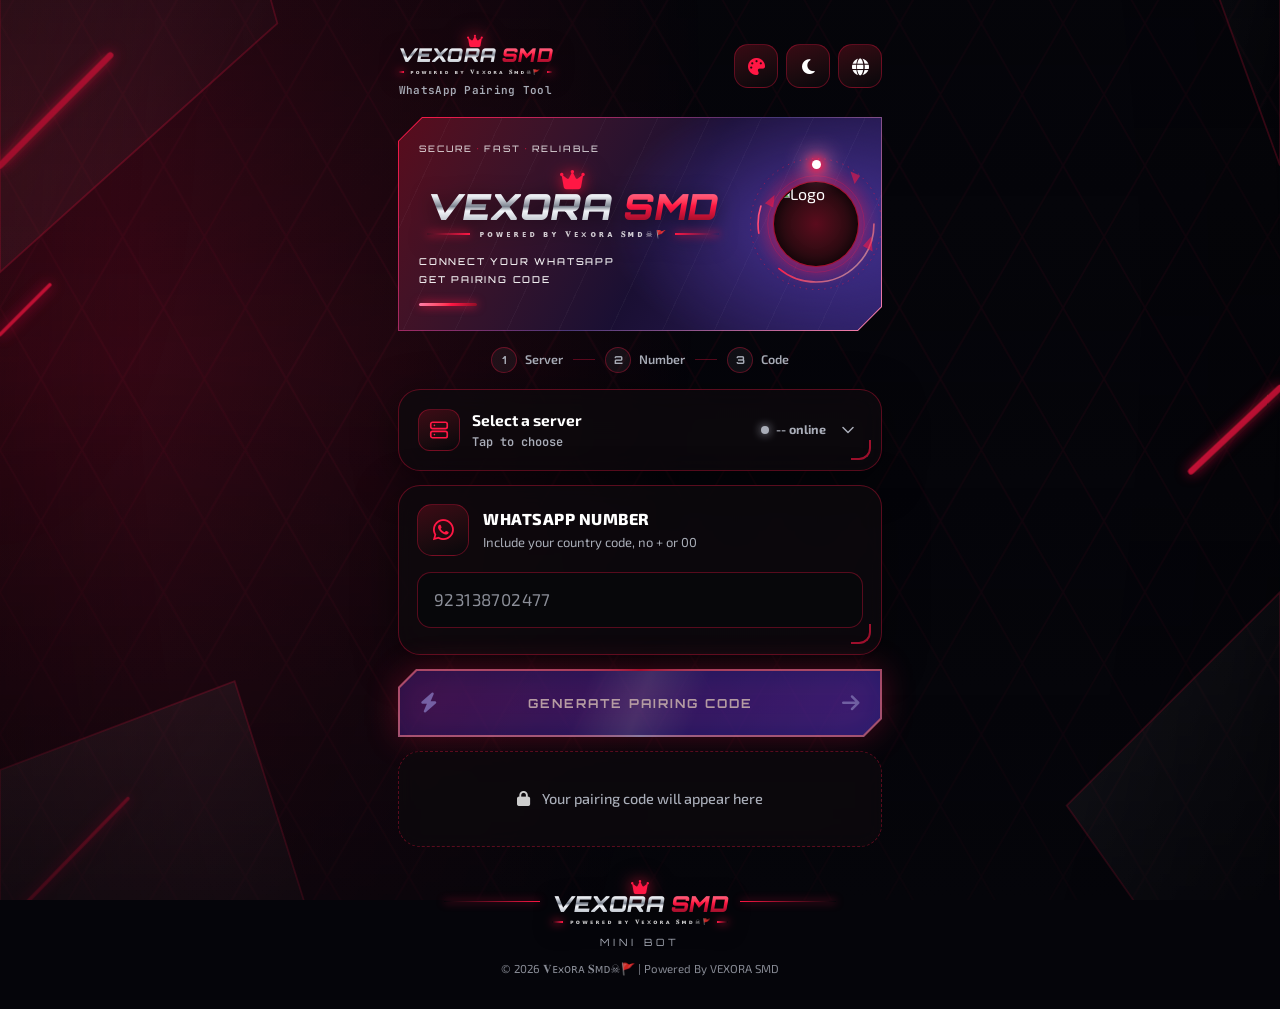
==== commit 2ec0ee91: "Rebuild pairing page same-to-same in RAZA-SMD design with VEXORA branding; servers via /api/servers," ====
--- a/index.html
+++ b/index.html
@@ -1,225 +1,594 @@
 <!DOCTYPE html>
 <html lang="en">
 <head>
-  <meta charset="UTF-8" />
-  <meta name="viewport" content="width=device-width, initial-scale=1.0, maximum-scale=1.0, user-scalable=no"/>
-  <title>𝐕ᴇxᴏʀᴀ 𝐒ᴍᴅ | Mini BOT</title>
-  <link rel="stylesheet" href="https://cdnjs.cloudflare.com/ajax/libs/font-awesome/6.4.0/css/all.min.css"/>
-  <link href="https://fonts.googleapis.com/css2?family=Poppins:wght@300;400;500;600;700&display=swap" rel="stylesheet">
-  <script src="https://cdn.jsdelivr.net/npm/axios/dist/axios.min.js"></script>
-  <script src="https://cdnjs.cloudflare.com/ajax/libs/three.js/r128/three.min.js"></script>
-  <style>
-    :root { --primary-color:#ff758c; --secondary-color:#ff7eb3; --accent-color:#00d4aa; }
-    *{margin:0;padding:0;box-sizing:border-box}
-    body{font-family:'Poppins',sans-serif;background:#0a0a0f;color:white;min-height:100vh;position:relative;overflow-x:hidden}
-    #bg-canvas{position:fixed;top:0;left:0;width:100%;height:100%;z-index:0;pointer-events:none}
-    .container{position:relative;z-index:10;min-height:100vh;display:flex;align-items:center;justify-content:center;padding:20px}
-    .card{width:100%;max-width:480px;background:rgba(20,20,30,.85);backdrop-filter:blur(20px);border:1px solid rgba(255,255,255,.15);border-radius:30px;padding:40px 30px;box-shadow:0 20px 80px rgba(0,0,0,.6);position:relative;overflow:hidden;animation:slideIn .6s ease}
-    @keyframes slideIn{from{opacity:0;transform:translateY(50px)}to{opacity:1;transform:translateY(0)}}
-    .card::before{content:'';position:absolute;top:0;left:0;right:0;height:3px;background:linear-gradient(90deg,transparent,#ff758c,#ffeb3b,#00d4aa,transparent);transition:background .5s ease}
-    .header{text-align:center;margin-bottom:30px}.logo-container{width:95px;height:95px;margin:0 auto 20px;position:relative}
-    .logo-ring{position:absolute;top:0;left:0;width:100%;height:100%;border:3px solid transparent;border-top-color:#ff758c;border-bottom-color:#00d4aa;border-radius:50%;animation:spin 3s linear infinite}
-    @keyframes spin{to{transform:rotate(360deg)}}.logo{width:100%;height:100%;background:linear-gradient(135deg,#ff758c 0%,#ffeb3b 100%);border-radius:50%;display:flex;align-items:center;justify-content:center;font-size:38px;color:#1a1a1a;box-shadow:0 0 25px rgba(255,117,140,.6)}
-    
-    /* نام کا خوبصورت ڈیزائن اور کلر */
-    .title{font-size:30px;font-weight:800;letter-spacing:1px;margin-bottom:8px;background:linear-gradient(135deg,#ff758c 0%,#ffeb3b 50%,#00d4aa 100%);-webkit-background-clip:text;-webkit-text-fill-color:transparent;text-shadow:0 0 30px rgba(255,117,140,0.4)}
-    
-    .subtitle{font-size:14px;color:rgba(255,255,255,.6);font-weight:400}
-    .server-info{background:rgba(255,117,140,.1);border:1px solid rgba(255,117,140,.3);border-radius:16px;padding:15px;margin-bottom:20px;display:flex;align-items:center;justify-content:between;gap:12px;cursor:pointer;transition:all .3s ease}
-    .server-info:hover{background:rgba(255,117,140,.15);border-color:rgba(255,117,140,.5);transform:translateY(-2px)}
-    .server-info-left{display:flex;align-items:center;gap:12px}.server-info-left i{color:#ff758c;font-size:20px}.server-details{flex:1}.server-name{display:block;font-weight:600;font-size:14px;margin-bottom:2px}
-    .server-stats{display:flex;gap:15px;font-size:12px;color:rgba(255,255,255,.7)}.server-stat{display:flex;align-items:center;gap:4px}.server-stat i{font-size:10px}
-    .change-server-btn{background:rgba(255,255,255,.1);border:1px solid rgba(255,255,255,.2);color:white;padding:8px 16px;border-radius:10px;font-size:12px;font-weight:500;cursor:pointer;transition:all .3s ease;white-space:nowrap}
-    .change-server-btn:hover{background:rgba(255,255,255,.15);transform:translateY(-2px)}
-    .server-selection{display:none;background:rgba(15,15,25,.95);border:1px solid rgba(255,255,255,.15);border-radius:16px;padding:20px;margin-bottom:20px;max-height:300px;overflow-y:auto}
-    .server-selection.show{display:block;animation:fadeIn .3s ease}@keyframes fadeIn{from{opacity:0;transform:translateY(-10px)}to{opacity:1;transform:translateY(0)}}
-    .server-selection-title{font-size:16px;font-weight:600;margin-bottom:15px;color:rgba(255,255,255,.9);text-align:center}.server-grid{display:grid;grid-template-columns:1fr;gap:10px}
-    .server-option{background:rgba(255,255,255,.05);border:1px solid rgba(255,255,255,.1);border-radius:12px;padding:15px;cursor:pointer;transition:all .3s ease;display:flex;align-items:center;justify-content:space-between}
-    .server-option:hover{background:rgba(255,117,140,.1);border-color:rgba(255,117,140,.4);transform:translateY(-2px)}.server-option.selected{background:rgba(255,117,140,.2);border-color:#ff758c}
-    .server-option-name{font-weight:500;font-size:14px;color:rgba(255,255,255,.9)}.server-option-stats{display:flex;gap:10px;font-size:12px;color:rgba(255,255,255,.7)}
-    .info-box{background:rgba(255,117,140,.1);border:1px solid rgba(255,117,140,.3);border-radius:16px;padding:18px;margin-bottom:25px;display:flex;align-items:flex-start;gap:12px}
-    .info-box i{color:#ff758c;font-size:20px;margin-top:2px}.info-box-text{flex:1}.info-box-text strong{display:block;margin-bottom:4px;font-size:15px}.info-box-text p{font-size:13px;color:rgba(255,255,255,.7);line-height:1.5}
-    .form-group{margin-bottom:20px}.label{display:block;margin-bottom:10px;font-weight:500;font-size:14px;color:rgba(255,255,255,.9)}.input-wrapper{position:relative}
-    .input-icon{position:absolute;left:20px;top:50%;transform:translateY(-50%);color:rgba(255,255,255,.5);font-size:18px}
-    .input{width:100%;padding:16px 20px 16px 55px;background:rgba(255,255,255,.05);border:2px solid rgba(255,255,255,.1);border-radius:16px;color:white;font-size:15px;font-family:inherit;transition:all .3s ease}
-    .input:focus{outline:none;border-color:#ff758c;background:rgba(255,255,255,.08);box-shadow:0 0 0 4px rgba(255,117,140,.15)}.input::placeholder{color:rgba(255,255,255,.4)}
-    .hint{font-size:12px;color:rgba(255,255,255,.5);margin-top:8px;display:flex;align-items:center;gap:6px}.hint i{font-size:11px}
-    .btn{width:100%;padding:16px;border:none;border-radius:16px;font-size:16px;font-weight:600;font-family:inherit;cursor:pointer;transition:all .3s ease;display:flex;align-items:center;justify-content:center;gap:10px}
-    .btn-generate{background:linear-gradient(135deg,#ff758c 0%,#ffeb3b 100%);color:#1a1a1a;box-shadow:0 10px 30px rgba(255,117,140,.3);margin-bottom:15px;font-weight:700}
-    .btn-generate:hover:not(:disabled){transform:translateY(-3px);box-shadow:0 15px 40px rgba(255,117,140,.5)}.btn-generate:disabled{opacity:.7;cursor:not-allowed}
-    .btn-copy{background:rgba(255,255,255,.1);color:white;border:1px solid rgba(255,255,255,.2);display:none}.btn-copy:hover{background:rgba(255,255,255,.15);transform:translateY(-2px)}
-    .loading{display:none;text-align:center;margin:20px 0}.spinner{width:45px;height:45px;border:4px solid rgba(255,117,140,.2);border-radius:50%;border-top-color:#ff758c;animation:spin 1s linear infinite;margin:0 auto 12px}
-    .code-box{background:rgba(0,0,0,.4);border:2px solid rgba(255,255,255,.1);border-radius:16px;padding:20px;text-align:center;margin-bottom:15px;min-height:70px;display:flex;align-items:center;justify-content:center;transition:all .3s ease}
-    .code-box.has-code{border-color:rgba(0,212,170,.5);background:rgba(0,212,170,.05)}.code-box.has-error{border-color:rgba(255,107,107,.5);background:rgba(255,107,107,.05)}
-    .code-placeholder{color:rgba(255,255,255,.4);font-size:14px}.code-value{font-size:24px;font-weight:700;letter-spacing:3px;color:#00d4aa;font-family:'Courier New',monospace;display:flex;align-items:center;gap:12px}.code-value i{font-size:22px}
-    .error-value{color:#ff6b6b;font-size:14px;display:flex;align-items:center;gap:10px}.footer{text-align:center;margin-top:25px;padding-top:20px;border-top:1px solid rgba(255,255,255,.1)}
-    .footer-text{font-size:12px;color:rgba(255,255,255,.4)}.toast{position:fixed;bottom:30px;left:50%;transform:translateX(-50%) translateY(150px);background:#00d4aa;color:white;padding:14px 24px;border-radius:50px;font-weight:500;box-shadow:0 10px 40px rgba(0,212,170,.4);transition:all .4s cubic-bezier(.68,-.55,.265,1.55);z-index:1000;opacity:0;display:flex;align-items:center;gap:10px;font-size:14px}.toast.show{transform:translateX(-50%) translateY(0);opacity:1}.toast.error{background:#ff6b6b}
-  </style>
+<meta charset="UTF-8" />
+<meta name="viewport" content="width=device-width, initial-scale=1, viewport-fit=cover"/>
+<meta name="theme-color" content="#05050a">
+<title>𝐕ᴇxᴏʀᴀ 𝐒ᴍᴅ | Mini BOT</title>
+<link rel="stylesheet" href="https://cdnjs.cloudflare.com/ajax/libs/font-awesome/6.4.0/css/all.min.css"/>
+<link href="https://fonts.googleapis.com/css2?family=Orbitron:wght@500;600;700;800;900&family=Exo+2:wght@400;500;600;700;800&family=JetBrains+Mono:wght@600;700&display=swap" rel="stylesheet">
+<script src="https://cdn.jsdelivr.net/npm/axios/dist/axios.min.js"></script>
+<script src="https://cdnjs.cloudflare.com/ajax/libs/three.js/r128/three.min.js"></script>
+<style>
+@property --ui-accent{syntax:'<color>';inherits:true;initial-value:#ff1744}
+@property --ui-accent2{syntax:'<color>';inherits:true;initial-value:#ff80ab}
+@property --a{syntax:'<angle>';initial-value:0deg;inherits:false}
+
+:root{
+  --ui-accent:#ff1744;--ui-accent2:#ff80ab;
+  --f-display:'Orbitron','Segoe UI',system-ui,sans-serif;
+  --f-body:'Exo 2',system-ui,-apple-system,'Segoe UI',Roboto,sans-serif;
+  --f-mono:'JetBrains Mono',ui-monospace,Consolas,monospace;
+  --ok:#22e0a0;--bad:#ffbf00;--cut:14px;
+  --bg:#05050a;--tx:#f0f1f5;--mut:#a9adb8;--hi:#ffffff;
+  --card:rgba(14,10,14,.78);--card2:rgba(20,14,19,.88);
+  --inp:rgba(8,8,11,.82);--ph:#8c8f99;--shadow:0 10px 40px rgba(0,0,0,.5);
+  --veil:linear-gradient(180deg,rgba(5,5,10,.35),rgba(5,5,10,.08) 40%,rgba(5,5,10,.6));
+  --line:color-mix(in srgb,var(--ui-accent) 32%,transparent);
+  --line-soft:color-mix(in srgb,var(--ui-accent) 16%,transparent);
+  --sel:color-mix(in srgb,var(--ui-accent) 18%,transparent);
+  --glow:color-mix(in srgb,var(--ui-accent) 45%,transparent);
+  --glow-soft:color-mix(in srgb,var(--ui-accent) 22%,transparent);
+  --grad:linear-gradient(135deg,var(--ui-accent2),var(--ui-accent) 55%,color-mix(in srgb,var(--ui-accent) 55%,#000));
+  transition:--ui-accent 1.5s ease,--ui-accent2 1.5s ease;
+}
+html[data-mode="day"]{--bg:#eef1f6;--tx:#172033;--mut:#5a6275;--hi:#0b0f1a;--card:rgba(255,255,255,.82);--card2:rgba(255,255,255,.94);--inp:rgba(255,255,255,.95);--ph:#777b86;--shadow:0 10px 36px rgba(30,20,20,.14);--veil:none}
+html[data-mode="eye"]{--bg:#1c1714;--tx:#f3e8dc;--mut:#c2b3a3;--hi:#fff7ee;--card:rgba(38,28,23,.82);--card2:rgba(46,34,27,.94);--inp:rgba(20,14,11,.8);--veil:none}
+
+*{box-sizing:border-box;margin:0;padding:0;-webkit-tap-highlight-color:transparent}
+html{scroll-behavior:smooth;-webkit-text-size-adjust:100%}
+body{font-family:var(--f-body);color:var(--tx);background:var(--bg);min-height:100vh;min-height:100dvh;overflow-x:hidden;position:relative;line-height:1.5;
+  padding:env(safe-area-inset-top,0) env(safe-area-inset-right,0) env(safe-area-inset-bottom,0) env(safe-area-inset-left,0);transition:background-color .8s ease,color .4s ease}
+body::after{content:"";position:fixed;inset:0;z-index:-1;background:var(--veil);pointer-events:none}
+button,input{font:inherit;color:inherit}
+button{cursor:pointer;background:none;border:0}
+svg{display:block}
+:focus-visible{outline:2px solid var(--ui-accent);outline-offset:2px;border-radius:10px}
+.sr{position:absolute;width:1px;height:1px;overflow:hidden;clip:rect(0 0 0 0);white-space:nowrap}
+.ico{width:22px;height:22px;fill:none;stroke:currentColor;stroke-width:1.8;stroke-linecap:round;stroke-linejoin:round}
+
+/* ---------- background art ---------- */
+.bg-art{position:fixed;inset:0;width:100%;height:100%;z-index:-2;pointer-events:none;transition:opacity .6s}
+html[data-mode="day"] .bg-art{opacity:.18}html[data-mode="eye"] .bg-art{opacity:.55}
+#bg-canvas{position:fixed;top:0;left:0;width:100%;height:100%;z-index:-1;pointer-events:none;opacity:.85}
+
+.wrap{width:100%;max-width:480px;margin:0 auto;padding:18px 18px 28px;position:relative;z-index:2}
+
+/* ---------- stylish wordmark ---------- */
+.wm{display:inline-flex;flex-direction:column;align-items:center;line-height:1;filter:drop-shadow(0 4px 10px rgba(0,0,0,.55))}
+.wm-crown{color:var(--ui-accent);filter:drop-shadow(0 0 8px var(--ui-accent));margin-bottom:-.12em}
+.wm-name{font-family:var(--f-display);font-weight:900;transform:skewX(-10deg);white-space:nowrap;letter-spacing:.01em}
+.wm-name .w1{background:linear-gradient(180deg,#fff 0%,#e9ecf1 28%,#7d8490 50%,#f3f5f9 60%,#98a0ac 100%);-webkit-background-clip:text;background-clip:text;-webkit-text-fill-color:transparent}
+.wm-name .w2{background:linear-gradient(180deg,var(--ui-accent2) 0%,var(--ui-accent) 48%,color-mix(in srgb,var(--ui-accent) 45%,#000) 100%);-webkit-background-clip:text;background-clip:text;-webkit-text-fill-color:transparent}
+.wm-tag{align-self:stretch;font-family:var(--f-display);font-weight:600;letter-spacing:.38em;text-indent:.38em;color:rgba(255,255,255,.78);display:flex;align-items:center;gap:.8em;margin-top:.65em;white-space:nowrap}
+.wm-tag::before,.wm-tag::after{content:'';flex:1;min-width:.8em;height:2px;background:linear-gradient(90deg,transparent,var(--ui-accent));box-shadow:0 0 8px var(--ui-accent)}
+.wm-tag::after{background:linear-gradient(90deg,var(--ui-accent),transparent)}
+.wm-lg .wm-crown{font-size:clamp(15px,4.8vw,22px)}.wm-lg .wm-name{font-size:clamp(21px,6.8vw,36px)}.wm-lg .wm-tag{font-size:clamp(5px,1.7vw,8px)}
+.wm-md .wm-crown{font-size:14px}.wm-md .wm-name{font-size:19px}.wm-md .wm-tag{font-size:5.5px}
+.wm-sm .wm-crown{font-size:16px}.wm-sm .wm-name{font-size:22px}.wm-sm .wm-tag{font-size:6px}
+html[data-mode="day"] header .w1,html[data-mode="day"] footer .w1{background:linear-gradient(180deg,#2b3140,#6b7384 50%,#1c212b);-webkit-background-clip:text;background-clip:text}
+html[data-mode="day"] header .wm-tag,html[data-mode="day"] footer .wm-tag{color:rgba(23,32,51,.7)}
+
+/* ---------- header ---------- */
+header{display:flex;align-items:center;justify-content:space-between;gap:12px;padding:6px 0 18px;position:relative}
+.brand{display:flex;flex-direction:column;align-items:center;gap:8px;min-width:0}
+.subtitle{font-family:var(--f-mono);font-size:11px;color:var(--mut);letter-spacing:.3px;font-weight:600}
+.hbtns{display:flex;gap:8px;flex:none}
+.hbtn{width:44px;height:44px;border-radius:14px;display:grid;place-items:center;font-size:17px;color:var(--hi);
+  background:linear-gradient(160deg,color-mix(in srgb,var(--ui-accent) 18%,#0d0709),rgba(8,8,12,.92));border:1px solid var(--line);
+  transition:border-color .18s,box-shadow .18s,transform .12s,color .18s;backdrop-filter:blur(8px);-webkit-backdrop-filter:blur(8px)}
+html[data-mode="day"] .hbtn{background:var(--card2);color:var(--hi)}
+#colorBtn{color:var(--ui-accent)}
+.hbtn:hover,.hbtn.active{border-color:var(--ui-accent);box-shadow:0 0 18px var(--glow);color:var(--ui-accent)}
+.hbtn:active{transform:scale(.96)}
+html[data-mode="day"] #modeBtn i::before{content:'\f185'}
+html[data-mode="eye"] #modeBtn i::before{content:'\f06e'}
+
+.tool-panel{display:none;border:1px solid var(--line);border-radius:18px;padding:14px;margin:0 0 14px;background:var(--card2);animation:fadeIn .2s ease;backdrop-filter:blur(12px);-webkit-backdrop-filter:blur(12px)}
+.tool-panel.show{display:block}
+.tool-panel-title{font-family:var(--f-display);font-size:10px;opacity:.75;font-weight:700;letter-spacing:2px;margin-bottom:10px}
+.tool-options{display:flex;gap:7px;flex-wrap:wrap}
+.tool-option{border:1px solid var(--line);background:var(--sel);background:color-mix(in srgb,var(--ui-accent) 6%,transparent);color:inherit;border-radius:10px;padding:8px 11px;font:600 12px var(--f-body);cursor:pointer;transition:all .4s ease}
+.tool-option.active{border-color:var(--ui-accent);color:var(--ui-accent);background:var(--sel);box-shadow:0 0 12px var(--glow-soft)}
+.color-dot{display:inline-block;width:10px;height:10px;border-radius:50%;margin-right:5px;vertical-align:middle}
+.tool-option[data-auto="true"]{font-weight:800;background:linear-gradient(110deg,#ff1744,#ff9100,#ffee00,#00e676,#00b0ff,#d500f9);background-size:250% 250%;color:#111;border-color:rgba(255,255,255,.6);box-shadow:0 0 15px rgba(0,220,255,.35)}
+.tool-option[data-auto="true"].active{outline:2px solid white;outline-offset:2px;color:#111}
+
+/* ---------- chamfered frame + hero ---------- */
+.cham{--c:var(--cut);position:relative;padding:1px;background:linear-gradient(135deg,var(--ui-accent),rgba(150,120,255,.45) 55%,var(--ui-accent2));
+  clip-path:polygon(var(--c) 0,100% 0,100% calc(100% - var(--c)),calc(100% - var(--c)) 100%,0 100%,0 var(--c))}
+.cham>.in{background:var(--card);position:relative;height:100%;
+  clip-path:polygon(calc(var(--c) - .6px) 0,100% 0,100% calc(100% - var(--c) + .6px),calc(100% - var(--c) + .6px) 100%,0 100%,0 calc(var(--c) - .6px))}
+.hero{margin-bottom:16px;--c:24px}
+.hero .in{display:flex;align-items:center;justify-content:space-between;gap:0;padding:24px 0 24px 20px;min-height:200px;overflow:hidden;color:#fff;
+  background:
+    radial-gradient(60% 90% at 85% 50%,rgba(120,90,255,.4),transparent 70%),
+    repeating-linear-gradient(115deg,transparent 0 46px,rgba(255,255,255,.03) 46px 47px),
+    linear-gradient(120deg,color-mix(in srgb,var(--ui-accent) 30%,#12060b) 0%,#1a0f33 55%,#2b1f63 100%)}
+.hero-tx{position:relative;z-index:2;min-width:0;flex:1 1 auto;display:flex;flex-direction:column}
+.eyebrow{font-family:var(--f-display);font-size:9px;letter-spacing:2px;color:rgba(255,255,255,.75);font-weight:500;text-transform:uppercase;white-space:nowrap}
+.eyebrow s{text-decoration:none;color:var(--ui-accent);margin:0 3px}
+.hero .wm{align-self:flex-start;margin:14px 0 14px 8px}
+.hero p{font-family:var(--f-display);font-size:9.5px;letter-spacing:1.8px;line-height:1.95;color:rgba(255,255,255,.92);text-transform:uppercase;font-weight:500}
+.hero .bar{width:58px;height:3px;border-radius:3px;background:var(--grad);margin-top:14px;box-shadow:0 0 10px var(--ui-accent);animation:barw 3s ease-in-out infinite}
+@keyframes barw{50%{width:96px}}
+.emblem{position:relative;z-index:1;flex:none;width:clamp(104px,30vw,138px);aspect-ratio:1;margin-right:-4px}
+.emblem svg{width:100%;height:100%;overflow:visible}
+.hero-mark{position:absolute;left:19%;right:19%;top:19%;bottom:19%;border-radius:50%;overflow:hidden;background:radial-gradient(circle,color-mix(in srgb,var(--ui-accent) 30%,#14060c),#0b0508);border:1.5px solid color-mix(in srgb,var(--ui-accent) 60%,transparent);box-shadow:0 0 22px var(--glow),inset 0 0 14px rgba(0,0,0,.6);animation:flt 6s ease-in-out infinite}
+.hero-mark img{width:100%;height:100%;object-fit:cover}
+.orb{position:absolute;inset:0;animation:spin 9s linear infinite;pointer-events:none}
+.orb i{position:absolute;left:50%;top:4%;width:9px;height:9px;margin-left:-4.5px;background:#fff;border-radius:50%;box-shadow:0 0 10px 3px var(--ui-accent),0 0 22px 6px var(--ui-accent2)}
+.emblem .ring{transform-origin:100px 100px;animation:spin 28s linear infinite}
+.emblem .ring2{transform-origin:100px 100px;animation:spin 46s linear infinite reverse}
+.emblem .core{animation:pulse 4.5s ease-in-out infinite}
+@keyframes spin{to{transform:rotate(360deg)}}
+@keyframes pulse{50%{opacity:.55}}
+@keyframes flt{50%{transform:translateY(-6px)}}
+@keyframes fadeIn{from{opacity:0;transform:translateY(-10px)}to{opacity:1;transform:translateY(0)}}
+
+/* ---------- steps ---------- */
+.steps{display:flex;align-items:center;justify-content:center;gap:10px;margin:0 0 16px;padding:0 4px}
+.step{display:flex;align-items:center;gap:8px;font-size:12.5px;font-weight:600;color:var(--mut)}
+.step b{width:26px;height:26px;border-radius:50%;display:grid;place-items:center;font-family:var(--f-display);font-size:11px;border:1px solid var(--line);color:var(--mut);background:rgba(255,255,255,.05);transition:.25s}
+.step.done{color:var(--hi)}
+.step.done b{background:var(--grad);border-color:transparent;color:#fff;box-shadow:0 0 14px var(--glow);animation:popd .45s cubic-bezier(.2,.9,.3,1.3)}
+.step-sep{width:22px;height:1px;background:var(--line)}
+@keyframes popd{0%{transform:scale(.6)}60%{transform:scale(1.25)}100%{transform:scale(1)}}
+
+/* ---------- panels ---------- */
+.pair{display:grid;grid-template-columns:minmax(0,1fr);gap:14px;min-width:0}
+.panel{background:var(--card);border:1px solid var(--line);border-radius:22px;padding:18px;backdrop-filter:blur(12px);-webkit-backdrop-filter:blur(12px);box-shadow:var(--shadow);position:relative;transition:border-color .3s,box-shadow .3s}
+.panel::after{content:"";position:absolute;right:10px;bottom:10px;width:18px;height:18px;border-right:2px solid var(--ui-accent);border-bottom:2px solid var(--ui-accent);border-bottom-right-radius:12px;opacity:.6;pointer-events:none}
+.panel:hover{border-color:var(--ui-accent);box-shadow:var(--shadow),0 0 32px var(--glow-soft)}
+.ph{display:flex;align-items:center;gap:14px;margin-bottom:16px}
+.ph>div:nth-child(2){min-width:0;flex:1}
+.pico{width:52px;height:52px;border-radius:15px;display:grid;place-items:center;background:linear-gradient(160deg,color-mix(in srgb,var(--ui-accent) 20%,#0d0709),rgba(8,8,12,.9));border:1px solid var(--line);color:var(--ui-accent);font-size:24px;flex:none}
+.ph h2{font-size:16px;font-weight:800;letter-spacing:.5px;color:var(--hi);text-transform:uppercase}
+.ph p{font-size:13px;color:var(--mut);margin-top:2px}
+.live{margin-left:auto;display:flex;align-items:center;gap:7px;font-size:13px;font-weight:700;color:var(--ok);white-space:nowrap}
+.live::before{content:"";width:8px;height:8px;border-radius:50%;background:currentColor;box-shadow:0 0 10px currentColor}
+.live.off{color:var(--bad)}.live.wait{color:var(--mut)}
+
+/* server selector */
+#serverPanel{padding:8px}
+.sel-trigger{width:100%;min-height:64px;display:flex;align-items:center;gap:12px;padding:8px 14px 8px 10px;border-radius:15px;background:transparent;border:1px solid transparent;text-align:left;position:relative;transition:border-color .2s,box-shadow .25s,background .2s}
+.sel-trigger:hover,.sel-trigger[aria-expanded="true"]{background:var(--sel)}
+.sel-trigger .live{margin:0;font-size:12.5px}
+.sel-trigger.picked{border-color:var(--ui-accent);background:var(--sel);box-shadow:0 0 0 1px var(--ui-accent),0 0 24px var(--glow)}
+.st-ico{width:42px;height:42px;border-radius:12px;display:grid;place-items:center;background:linear-gradient(160deg,color-mix(in srgb,var(--ui-accent) 20%,#0d0709),rgba(8,8,12,.9));border:1px solid var(--line);color:var(--ui-accent);flex:none}
+.st-tx{flex:1;min-width:0}
+.st-tx b{display:block;font-size:15.5px;font-weight:700;color:var(--hi);white-space:nowrap;overflow:hidden;text-overflow:ellipsis}
+.st-tx small{display:block;white-space:nowrap;overflow:hidden;text-overflow:ellipsis;font-size:12px;color:var(--mut);font-family:var(--f-mono);font-weight:600}
+.bars{display:flex;align-items:flex-end;gap:2px;height:12px;flex:none}
+.bars u{width:3px;border-radius:1px;background:var(--line);text-decoration:none}
+.bars u:nth-child(1){height:4px}.bars u:nth-child(2){height:7px}.bars u:nth-child(3){height:10px}.bars u:nth-child(4){height:12px}
+.bars.b1 u:nth-child(-n+1),.bars.b2 u:nth-child(-n+2),.bars.b3 u:nth-child(-n+3),.bars.b4 u:nth-child(-n+4){background:var(--ui-accent)}
+.sel-trigger:not(.picked) .bars{display:none}
+.sel-trigger .chev{width:20px;height:20px;color:var(--mut);transition:transform .35s cubic-bezier(.2,.8,.2,1);flex:none}
+.sel-trigger[aria-expanded="true"] .chev{transform:rotate(180deg);color:var(--ui-accent)}
+.drop{display:grid;grid-template-rows:0fr;opacity:0;visibility:hidden;transition:grid-template-rows .42s cubic-bezier(.2,.8,.2,1),opacity .3s,margin .42s,visibility 0s .42s}
+.drop.open{grid-template-rows:1fr;opacity:1;visibility:visible;margin-top:8px;transition-delay:0s}
+.drop-in{overflow:hidden;min-height:0;padding:6px 4px 4px;margin:-6px -4px -4px}
+.drop.stag .srv{animation:pop .45s cubic-bezier(.2,.9,.3,1.2) backwards;animation-delay:calc(var(--k,0)*55ms)}
+@keyframes pop{from{opacity:0;transform:translateY(10px) scale(.92)}}
+.empty{grid-column:1/-1;text-align:center;color:var(--mut);font-size:13.5px;padding:16px 0}
+.panel.attn{animation:shake .5s}
+@keyframes shake{20%,60%{transform:translateX(-6px)}40%,80%{transform:translateX(6px)}}
+
+/* server cards: three per row */
+.grid{display:grid;grid-template-columns:repeat(3,minmax(0,1fr));gap:8px}
+.srv{min-width:0;min-height:116px;display:flex;flex-direction:row;align-items:center;justify-content:flex-start;gap:7px;padding:9px 26px 18px 9px;border-radius:20px;
+  background:linear-gradient(145deg,rgba(30,14,18,.98),rgba(12,10,16,.98));border:1px solid transparent;text-align:left;position:relative;overflow:hidden;color:#f4f2f6;
+  transition:border-color .18s,box-shadow .18s,background .18s,transform .12s}
+.srv:hover{box-shadow:0 0 16px var(--glow-soft)}
+.srv:active{transform:scale(.98)}
+.srv .ico{width:39px;height:42px;padding:8px;border-radius:12px;color:var(--ui-accent);background:var(--sel);flex:none;filter:drop-shadow(0 0 5px var(--glow-soft))}
+.srv .tx{min-width:0;flex:1;align-self:center}
+.srv .nm{display:block;font-weight:800;font-size:11.5px;line-height:1.2;color:#f4f2f6;white-space:nowrap;overflow:hidden;text-overflow:ellipsis;max-width:100%;margin:0 0 3px}
+.srv .status{display:block;font-size:8.5px;line-height:1.2;color:#9ce8bd;font-weight:650;white-space:nowrap;overflow:hidden;text-overflow:ellipsis}
+.srv .status::before{content:"";display:inline-block;width:5px;height:5px;border-radius:50%;margin-right:4px;vertical-align:1px;background:#55e89b;box-shadow:0 0 7px rgba(85,232,155,.65)}
+.srv.off .status{color:#ffcf5b}.srv.off .status::before{background:#ffb52e;box-shadow:0 0 7px rgba(255,181,46,.55)}
+.srv .ld{display:block;font-size:11px;line-height:1.2;color:#d3ccd9;font-family:var(--f-mono);font-weight:700;margin-top:3px;white-space:nowrap;overflow:hidden;text-overflow:ellipsis}
+.srv .rd{position:absolute;top:8px;right:8px;width:17px;height:17px;border-radius:50%;border:1.5px solid #c1bcc9;display:grid;place-items:center;background:rgba(10,11,16,.55)}
+.srv[aria-checked="true"]{background:linear-gradient(145deg,color-mix(in srgb,var(--ui-accent) 22%,#1a0d11),rgba(17,12,14,.98));box-shadow:0 0 18px var(--glow-soft);border-color:color-mix(in srgb,var(--ui-accent) 70%,transparent)}
+.srv[aria-checked="true"] .rd{background:var(--ui-accent);border-color:var(--ui-accent2)}
+.srv[aria-checked="true"] .rd::after{content:"";width:4px;height:7px;border:solid #fff;border-width:0 2px 2px 0;transform:rotate(45deg) translate(-1px,-1px)}
+.srv.off{opacity:.72}
+.srv .percent{position:absolute;right:28px;bottom:3px;font-size:8px;line-height:1.2;font-weight:800;color:var(--ui-accent2);font-family:var(--f-display)}
+.srv::after{content:"";position:absolute;right:7px;bottom:6px;width:16px;height:15px;background:linear-gradient(var(--ui-accent),var(--ui-accent)) 0 100%/4px 5px no-repeat,linear-gradient(var(--ui-accent),var(--ui-accent)) 6px 100%/4px 9px no-repeat,linear-gradient(var(--ui-accent),var(--ui-accent)) 12px 100%/4px 14px no-repeat;filter:drop-shadow(0 0 3px var(--glow))}
+.srv .fill-track{position:absolute;left:8px;right:51px;bottom:8px;height:3px;border-radius:99px;background:var(--line-soft);overflow:hidden}
+.srv .fill-bar{display:block;height:100%;width:0%;border-radius:99px;background:linear-gradient(90deg,var(--ui-accent),var(--ui-accent2));box-shadow:0 0 8px var(--glow);transition:width .7s cubic-bezier(.2,.8,.3,1)}
+@media(max-width:420px){.grid{gap:6px}.srv{min-height:108px;gap:5px;padding:8px 23px 18px 7px;border-radius:17px}.srv .ico{width:34px;height:37px;padding:7px;border-radius:10px}.srv .nm{font-size:9.5px}.srv .status{font-size:7.5px}.srv .ld{font-size:9.5px}.srv .rd{top:7px;right:6px;width:15px;height:15px}.srv .percent{right:26px;font-size:7px}.srv .fill-track{left:7px;right:46px;bottom:7px}}
+@media(max-width:380px){.srv{min-height:104px;padding:7px 21px 18px 6px}.srv .ico{width:30px;height:34px;padding:6px}.srv .nm{font-size:8.5px}.srv .status{font-size:7px}.srv .ld{font-size:8.5px}.srv .percent{right:23px;font-size:6px}.srv .fill-track{right:42px}}
+@media(max-width:400px){.st-tx b{white-space:normal;overflow-wrap:anywhere;line-height:1.2}}
+
+/* number */
+.phone{display:flex;align-items:stretch;border-radius:14px;background:var(--inp);border:1px solid var(--line);min-height:56px;position:relative;transition:border-color .18s,box-shadow .18s}
+.phone:focus-within{border-color:var(--ui-accent);box-shadow:0 0 0 3px var(--sel)}
+.phone.err{border-color:var(--bad);box-shadow:0 0 0 3px rgba(255,191,0,.18)}
+.phone input{flex:1;min-width:0;background:none;border:0;outline:0;padding:0 16px;font-size:17px;font-weight:500;color:var(--hi);letter-spacing:.4px}
+.phone input::placeholder{color:var(--ph);font-weight:400}
+
+/* generate */
+.gen{--c:18px;display:block;width:100%;padding:2px;border:0;
+  background:conic-gradient(from var(--a),var(--ui-accent),var(--ui-accent2) 25%,#cfc8ff 50%,var(--ui-accent2) 75%,var(--ui-accent));animation:rot 4.5s linear infinite;transition:transform .12s,opacity .3s;
+  clip-path:polygon(var(--c) 0,100% 0,100% calc(100% - var(--c)),calc(100% - var(--c)) 100%,0 100%,0 var(--c))}
+@keyframes rot{to{--a:360deg}}
+.genwrap{filter:drop-shadow(0 0 16px var(--glow));transition:filter .18s}
+.genwrap:hover{filter:drop-shadow(0 0 24px var(--glow)) brightness(1.1)}
+.gen .in{position:relative;overflow:hidden;display:flex;align-items:center;justify-content:space-between;gap:10px;min-height:64px;padding:0 20px;color:#fff;
+  background:linear-gradient(120deg,color-mix(in srgb,var(--ui-accent) 12%,#1b1970),#2a2290 55%,#3a2cae);
+  clip-path:polygon(calc(var(--c) - 1px) 0,100% 0,100% calc(100% - var(--c) + 1px),calc(100% - var(--c) + 1px) 100%,0 100%,0 calc(var(--c) - 1px))}
+.gen .in::after{content:"";position:absolute;inset:0;background:linear-gradient(110deg,transparent 38%,rgba(255,255,255,.18) 50%,transparent 62%);animation:sweep 3.8s ease-in-out infinite;pointer-events:none}
+@keyframes sweep{0%,55%{transform:translateX(-130%)}100%{transform:translateX(130%)}}
+.gen:active{transform:scale(.99)}
+.gen:disabled{opacity:.6;cursor:not-allowed;animation-play-state:paused}
+.gen .lbl{font-family:var(--f-display);font-weight:700;font-size:12.5px;letter-spacing:2px;text-transform:uppercase;text-align:center;flex:1;white-space:nowrap}
+.gen i{color:#8f9bff;font-size:20px;flex:none}
+.rip{position:absolute;border-radius:50%;background:rgba(255,255,255,.35);width:140px;height:140px;margin:-70px 0 0 -70px;transform:scale(0);animation:ripple .65s ease-out forwards;pointer-events:none}
+@keyframes ripple{to{transform:scale(1);opacity:0}}
+.loading{display:none;text-align:center;margin:6px 0 2px}
+.spinner{width:45px;height:45px;border:4px solid var(--line-soft);border-radius:50%;border-top-color:var(--ui-accent);animation:spin 1s linear infinite;margin:0 auto 12px}
+.loading-text{color:var(--mut);font-size:13px}
+
+/* code box */
+.code-box{display:flex;flex-direction:column;align-items:center;justify-content:center;gap:8px;text-align:center;min-height:96px;padding:16px;border-radius:22px;border:1.5px dashed var(--line);background:var(--card);backdrop-filter:blur(10px);-webkit-backdrop-filter:blur(10px);color:var(--mut);transition:border-color .2s,box-shadow .2s,background .2s;scroll-margin:24px;position:relative}
+.code-placeholder{display:flex;align-items:center;gap:12px;font-size:14.5px;font-weight:500}
+.code-placeholder::before{content:'\f023';font-family:'Font Awesome 6 Free';font-weight:900;color:var(--hi);opacity:.8;font-size:15px}
+.code-box.has-code{cursor:pointer;border-style:solid;border-color:var(--ok);background:rgba(34,224,160,.07);box-shadow:0 0 28px rgba(34,224,160,.25)}
+.code-box.has-error{border-style:solid;border-color:rgba(255,107,107,.6);background:rgba(255,107,107,.07)}
+.code-value{font-family:var(--f-mono);font-weight:700;font-size:clamp(24px,8vw,36px);letter-spacing:.14em;color:var(--hi);display:flex;align-items:center;gap:12px;word-break:break-all;line-height:1.15}
+.code-value i{font-size:.7em;color:var(--ok)}
+.ch{display:inline-block;animation:chIn .55s cubic-bezier(.2,.9,.3,1.3) backwards;animation-delay:var(--d,0s)}
+@keyframes chIn{from{opacity:0;transform:translateY(16px) scale(.5);filter:blur(7px)}}
+.code-hint{font-size:12.5px;font-weight:600;color:var(--ui-accent)}
+.error-value{color:#ff6b6b;font-size:14px;display:flex;align-items:center;gap:10px}
+.hint-err{font-size:13px;color:var(--bad);margin-top:8px;min-height:0}
+.how{display:none;font-size:13px;color:var(--mut);text-align:center;padding:0 6px}
+.how.show{display:block}.how b{color:var(--hi);font-weight:600}
+.btn-copy{display:none;align-items:center;justify-content:center;gap:10px;width:100%;min-height:48px;border-radius:16px;background:var(--card2);border:1px solid var(--line);color:var(--hi);font-family:var(--f-display);font-weight:600;font-size:12px;letter-spacing:2px;text-transform:uppercase;transition:all .25s}
+.btn-copy i{color:var(--ui-accent)}
+.btn-copy:hover{border-color:var(--ui-accent);box-shadow:0 0 16px var(--glow-soft);transform:translateY(-2px)}
+
+/* footer */
+footer{margin-top:26px;text-align:center;padding:6px 0 4px}
+.fl{display:flex;align-items:center;justify-content:center;gap:12px}
+.fl::before,.fl::after{content:"";height:1px;flex:1;max-width:96px;background:linear-gradient(90deg,transparent,var(--ui-accent));box-shadow:0 0 8px var(--ui-accent)}
+.fl::after{background:linear-gradient(90deg,var(--ui-accent),transparent)}
+footer small{display:block;margin-top:10px;font-family:var(--f-display);font-size:10px;letter-spacing:4px;color:var(--mut);text-transform:uppercase}
+.footer-text{margin-top:10px;font-size:11.5px;color:var(--mut);opacity:.8}
+
+.toast{position:fixed;left:50%;bottom:calc(26px + env(safe-area-inset-bottom,0px));transform:translate(-50%,140px);z-index:60;display:flex;align-items:center;gap:10px;padding:12px 18px;border-radius:14px;background:#00d4aa;color:#fff;font-size:14px;font-weight:600;box-shadow:0 10px 40px rgba(0,212,170,.4);opacity:0;transition:transform .3s cubic-bezier(.2,.9,.3,1.2),opacity .25s;max-width:92vw}
+.toast.show{transform:translate(-50%,0);opacity:1}.toast.error{background:#ff6b6b;box-shadow:0 10px 40px rgba(255,107,107,.4)}
+
+@media(prefers-reduced-motion:no-preference){.rv{animation:rv .6s cubic-bezier(.2,.8,.2,1) backwards;animation-delay:calc(var(--i,0)*70ms)}@keyframes rv{from{opacity:0;transform:translateY(14px)}}}
+@media(prefers-reduced-motion:reduce){*{animation:none!important;transition:none!important}}
+html[lang="ur-pk"] .subtitle,html[lang="ur-pk"] .ph p{line-height:1.8}
+@media(min-width:768px){.wrap{max-width:520px;padding-top:28px}}
+@media(max-width:380px){.gen .lbl{font-size:11px;letter-spacing:1.4px}.hbtn{width:40px;height:40px}.wm-md .wm-name{font-size:17px}}
+</style>
 </head>
 <body>
+
+<!-- background art (shards, neon streaks, floor glow) -->
+<svg class="bg-art" viewBox="0 0 720 1600" preserveAspectRatio="xMidYMid slice" aria-hidden="true">
+  <defs>
+    <filter id="gl" x="-30%" y="-30%" width="160%" height="160%"><feGaussianBlur stdDeviation="3.5" result="b"/><feMerge><feMergeNode in="b"/><feMergeNode in="SourceGraphic"/></feMerge></filter>
+    <radialGradient id="floor" cx="50%" cy="50%" r="50%"><stop offset="0" style="stop-color:var(--ui-accent);stop-opacity:.55"/><stop offset="1" style="stop-color:var(--ui-accent);stop-opacity:0"/></radialGradient>
+    <radialGradient id="glowL" cx="0%" cy="38%" r="55%"><stop offset="0" style="stop-color:var(--ui-accent);stop-opacity:.28"/><stop offset="1" style="stop-color:var(--ui-accent);stop-opacity:0"/></radialGradient>
+    <radialGradient id="vig" cx="50%" cy="45%" r="78%"><stop offset=".5" stop-color="#000" stop-opacity="0"/><stop offset="1" stop-color="#000" stop-opacity=".72"/></radialGradient>
+    <linearGradient id="shard" x1="0" y1="0" x2="1" y2="1"><stop offset="0" stop-color="#fff" stop-opacity=".10"/><stop offset="1" stop-color="#fff" stop-opacity="0"/></linearGradient>
+    <pattern id="mesh" width="46" height="80" patternUnits="userSpaceOnUse"><path d="M0 0L46 80M46 0L0 80" fill="none" stroke-width="1" style="stroke:var(--ui-accent);stroke-opacity:.06"/></pattern>
+  </defs>
+  <rect width="720" height="1600" fill="url(#mesh)"/>
+  <rect width="720" height="1600" fill="url(#glowL)"/>
+  <g fill="url(#shard)" stroke-width="1" style="stroke:var(--ui-accent);stroke-opacity:.32">
+    <polygon points="0,120 150,0 270,0 70,300"/><polygon points="0,430 92,330 156,560 0,700"/>
+    <polygon points="720,300 640,420 720,640"/><polygon points="720,880 600,1000 720,1170"/>
+    <polygon points="0,980 132,930 214,1190 0,1270"/><polygon points="230,1520 470,1450 720,1600 70,1600"/>
+  </g>
+  <g fill="none" filter="url(#gl)" stroke-linecap="round" style="stroke:var(--ui-accent)">
+    <path d="M0 640 L62 578" stroke-width="3.5"/><path d="M0 735 L28 707" stroke-width="2"/>
+    <path d="M720 765 L670 812" stroke-width="3.5"/><path d="M720 130 L648 196" stroke-width="2" opacity=".7"/>
+    <path d="M0 1070 L72 996" stroke-width="2" opacity=".7"/><path d="M110 1480 L250 1440" stroke-width="2" opacity=".6"/>
+    <path d="M610 1500 L500 1450" stroke-width="2" opacity=".6"/>
+  </g>
+  <ellipse cx="360" cy="1500" rx="430" ry="150" fill="url(#floor)"/>
+  <g fill="none" stroke-width="1" style="stroke:var(--ui-accent);stroke-opacity:.26">
+    <path d="M360 1430 L-120 1600"/><path d="M360 1430 L90 1600"/><path d="M360 1430 L250 1600"/>
+    <path d="M360 1430 L470 1600"/><path d="M360 1430 L630 1600"/><path d="M360 1430 L840 1600"/>
+    <path d="M60 1500 L660 1500"/><path d="M0 1550 L720 1550"/>
+  </g>
+  <rect width="720" height="1600" fill="url(#vig)"/>
+</svg>
 <canvas id="bg-canvas"></canvas>
-<div class="container"><div class="card">
-<div class="header">
-  <div class="logo-container">
-    <div class="logo-ring"></div>
-    <!-- آپ یہاں لوگو کا آئیکن یا تصویر بدل سکتے ہیں -->
-    <div class="logo" style="overflow: hidden;"><img src="https://i.ibb.co/HTS7V92c/vexora-v2-3-samurai.png" alt="Logo" style="width: 100%; height: 100%; object-fit: cover;"></div>
-  </div>
-  <h1 class="title">𝐕ᴇxᴏʀᴀ 𝐒ᴍᴅ</h1>
-  <p class="subtitle">Generate Your Pairing Code</p>
+
+<div class="wrap">
+  <header class="rv" style="--i:0">
+    <div class="brand">
+      <div class="wm wm-md"><i class="fas fa-crown wm-crown"></i><div class="wm-name"><span class="w1">VEXORA </span><span class="w2">SMD</span></div><div class="wm-tag">ᴘᴏᴡᴇʀᴇᴅ ʙʏ 𝐕ᴇxᴏʀᴀ 𝐒ᴍᴅ☠️🚩</div></div>
+      <small class="subtitle" data-i18n="subtitle">WhatsApp Pairing Tool</small>
+    </div>
+    <div class="hbtns">
+      <button class="hbtn" id="colorBtn" type="button" aria-label="Color"><i class="fas fa-palette"></i></button>
+      <button class="hbtn" id="modeBtn" type="button" aria-label="Mode"><i class="fas fa-moon"></i></button>
+      <button class="hbtn" id="languageBtn" type="button" aria-label="Language"><i class="fas fa-globe"></i></button>
+    </div>
+  </header>
+
+  <div class="tool-panel" id="languagePanel"><div class="tool-panel-title">LANGUAGE</div><div class="tool-options">
+    <button class="tool-option" data-lang="en">English</button><button class="tool-option" data-lang="ur">Roman Urdu</button><button class="tool-option" data-lang="ur-pk">اردو</button><button class="tool-option" data-lang="zh">中文</button><button class="tool-option" data-lang="ja">日本語</button>
+  </div></div>
+  <div class="tool-panel" id="modePanel"><div class="tool-panel-title">DISPLAY MODE</div><div class="tool-options">
+    <button class="tool-option" data-mode="night">🌙 Night</button><button class="tool-option" data-mode="day">☀️ Day</button><button class="tool-option" data-mode="eye">👁 Eye Safe</button>
+  </div></div>
+  <div class="tool-panel" id="colorPanel"><div class="tool-panel-title">ACCENT COLOR</div><div class="tool-options">
+    <button class="tool-option" data-auto="true" id="autoColorBtn" type="button">🌈 AUTO • COLORS</button>
+    <button class="tool-option" data-color="pink"><i class="color-dot" style="background:#ff1744"></i>Pink</button>
+    <button class="tool-option" data-color="green"><i class="color-dot" style="background:#22c55e"></i>Green</button>
+    <button class="tool-option" data-color="blue"><i class="color-dot" style="background:#3b82f6"></i>Blue</button>
+    <button class="tool-option" data-color="cyan"><i class="color-dot" style="background:#22d3ee"></i>Cyan</button>
+    <button class="tool-option" data-color="purple"><i class="color-dot" style="background:#a855f7"></i>Purple</button>
+    <button class="tool-option" data-color="gold"><i class="color-dot" style="background:#f5b400"></i>Gold</button>
+    <button class="tool-option" data-color="red"><i class="color-dot" style="background:#ef4444"></i>Red</button>
+    <button class="tool-option" data-color="orange"><i class="color-dot" style="background:#fb923c"></i>Orange</button>
+    <button class="tool-option" data-color="teal"><i class="color-dot" style="background:#2dd4bf"></i>Teal</button>
+    <button class="tool-option" data-color="slate"><i class="color-dot" style="background:#94a3b8"></i>Slate</button>
+    <button class="tool-option" data-color="lime"><i class="color-dot" style="background:#84cc16"></i>Lime</button>
+    <button class="tool-option" data-color="rose"><i class="color-dot" style="background:#f43f5e"></i>Rose</button>
+    <button class="tool-option" data-color="indigo"><i class="color-dot" style="background:#6366f1"></i>Indigo</button>
+  </div></div>
+
+  <main>
+    <section class="hero cham rv" style="--i:1" aria-label="VEXORA SMD">
+      <div class="in">
+        <div class="hero-tx">
+          <div class="eyebrow">Secure<s>•</s>Fast<s>•</s>Reliable</div>
+          <div class="wm wm-lg"><i class="fas fa-crown wm-crown"></i><div class="wm-name"><span class="w1">VEXORA </span><span class="w2">SMD</span></div><div class="wm-tag">ᴘᴏᴡᴇʀᴇᴅ ʙʏ 𝐕ᴇxᴏʀᴀ 𝐒ᴍᴅ☠️🚩</div></div>
+          <p>Connect your WhatsApp<br>Get pairing code</p>
+          <div class="bar"></div>
+        </div>
+        <div class="emblem" aria-hidden="true">
+          <svg viewBox="0 0 200 200">
+            <defs>
+              <radialGradient id="rg" cx=".5" cy=".5" r=".5"><stop offset="0" style="stop-color:var(--ui-accent);stop-opacity:.55"/><stop offset="1" style="stop-color:var(--ui-accent);stop-opacity:0"/></radialGradient>
+              <linearGradient id="gA" x1="0" y1="0" x2="1" y2="1"><stop offset="0" style="stop-color:var(--ui-accent2)"/><stop offset=".5" style="stop-color:var(--ui-accent)"/><stop offset="1" stop-color="#9aa4b8"/></linearGradient>
+            </defs>
+            <circle class="core" cx="100" cy="100" r="92" fill="url(#rg)"/>
+            <g class="ring2"><circle cx="100" cy="100" r="95" fill="none" style="stroke:var(--ui-accent)" stroke-width="1" stroke-dasharray="2 7" opacity=".7"/></g>
+            <g class="ring"><circle cx="100" cy="100" r="84" fill="none" stroke="url(#gA)" stroke-width="2.4" stroke-dasharray="190 60 40 238" stroke-linecap="round"/>
+              <path d="M26 70 40 58 38 76z M168 132 180 118 182 140z M92 12 104 6 108 20z M150 24 164 30 156 42z" style="fill:var(--ui-accent)" opacity=".55"/></g>
+            <circle cx="100" cy="100" r="70" fill="none" style="stroke:var(--ui-accent)" stroke-opacity=".35" stroke-width="1"/>
+          </svg>
+          <span class="hero-mark"><img src="https://i.ibb.co/HTS7V92c/vexora-v2-3-samurai.png" alt="Logo"></span><span class="orb"><i></i></span>
+        </div>
+      </div>
+    </section>
+
+    <div class="steps rv" style="--i:2" aria-label="Setup progress">
+      <div class="step" id="st1"><b>1</b>Server</div><span class="step-sep"></span>
+      <div class="step" id="st2"><b>2</b>Number</div><span class="step-sep"></span>
+      <div class="step" id="st3"><b>3</b>Code</div>
+    </div>
+
+    <form id="pairForm" class="pair" novalidate>
+      <section class="panel rv" style="--i:3" id="serverPanel" aria-label="Select server">
+        <button class="sel-trigger" id="srvTrigger" type="button" aria-expanded="false" aria-controls="srvDrop">
+          <span class="st-ico"><svg class="ico" viewBox="0 0 24 24"><rect x="3" y="3.5" width="18" height="7" rx="2"/><rect x="3" y="13.5" width="18" height="7" rx="2"/><path d="M7 7h.01M7 17h.01"/></svg></span>
+          <span class="st-tx"><b id="srvName">Select a server</b><small id="srvMeta">Tap to choose</small></span>
+          <i class="bars" id="srvBars" aria-hidden="true"><u></u><u></u><u></u><u></u></i>
+          <span class="live wait" id="liveTag" aria-hidden="true">-- online</span>
+          <svg class="ico chev" viewBox="0 0 24 24"><path d="M6 9l6 6 6-6"/></svg>
+        </button>
+        <div class="drop" id="srvDrop"><div class="drop-in"><div class="grid" id="serverGrid" role="radiogroup" aria-label="Servers"><div class="empty">No servers available</div></div></div></div>
+      </section>
+
+      <section class="panel rv" style="--i:4" aria-labelledby="numT">
+        <div class="ph">
+          <div class="pico"><i class="fab fa-whatsapp"></i></div>
+          <div><h2 id="numT" data-i18n="number">WhatsApp Number</h2><p data-i18n="numberHint">Include your country code, no + or 00</p></div>
+        </div>
+        <div class="phone" id="phoneBox">
+          <label class="sr" for="phoneNumber">WhatsApp number with country code</label>
+          <input type="tel" id="phoneNumber" inputmode="numeric" autocomplete="tel" placeholder="923138702477" pattern="[0-9]+" maxlength="18" required>
+        </div>
+        <div class="hint-err" id="phoneErr" role="alert"></div>
+      </section>
+
+      <div class="genwrap rv" style="--i:5" id="genWrap">
+        <button type="submit" class="gen" id="generateBtn" disabled>
+          <span class="in"><i class="fas fa-bolt"></i><span class="lbl" data-i18n="generate">Generate Pairing Code</span><i class="fas fa-arrow-right"></i></span>
+        </button>
+      </div>
+      <div class="loading" id="loading"><div class="spinner"></div><p class="loading-text" data-i18n="generating">Generating your pair code...</p></div>
+
+      <div class="code-box rv" style="--i:6" id="codeBox" aria-live="polite"><div class="code-placeholder" data-i18n="codePlaceholder">Your pairing code will appear here</div></div>
+      <p class="how" id="howTo">Open WhatsApp, go to <b>Linked devices</b>, tap <b>Link with phone number</b> and enter this code.</p>
+      <button type="button" class="btn-copy" id="copyBtn"><i class="fas fa-copy"></i> <span data-i18n="copy">Copy Code</span></button>
+    </form>
+  </main>
+
+  <footer class="rv" style="--i:8">
+    <div class="fl"><div class="wm wm-sm"><i class="fas fa-crown wm-crown"></i><div class="wm-name"><span class="w1">VEXORA </span><span class="w2">SMD</span></div><div class="wm-tag">ᴘᴏᴡᴇʀᴇᴅ ʙʏ 𝐕ᴇxᴏʀᴀ 𝐒ᴍᴅ☠️🚩</div></div></div>
+    <small>Mini BOT</small>
+    <p class="footer-text">© 2026 𝐕ᴇxᴏʀᴀ 𝐒ᴍᴅ☠️🚩 | Powered By VEXORA SMD</p>
+  </footer>
 </div>
 
-<div class="server-info" id="serverInfo">
-  <div class="server-info-left">
-    <i class="fas fa-server"></i>
-    <div class="server-details">
-      <span class="server-name" id="currentServerName">Select Server</span>
-      <div class="server-stats">
-        <span class="server-stat" id="activeCount"><i class="fas fa-circle" style="color:#00d4aa;"></i> Active: --</span>
-        <span class="server-stat" id="serverLimit"><i class="fas fa-users"></i> Limit: --/50</span>
-      </div>
-    </div>
-  </div>
-  <div class="change-server-btn"><i class="fas fa-chevron-down"></i> Select</div>
-</div>
-
-<div class="server-selection" id="serverSelection">
-  <div class="server-selection-title">Select a Server</div>
-  <div class="server-grid" id="serverGrid"></div>
-</div>
-
-<div class="info-box"><i class="fas fa-info-circle"></i><div class="info-box-text"><strong>Quick Setup</strong><p>Select a server, enter your WhatsApp number to instantly generate a pairing code. No deployment needed!</p></div></div>
-
-<form id="pairForm">
-  <div class="form-group">
-    <label class="label">WhatsApp Number</label>
-    <div class="input-wrapper">
-      <input type="tel" id="phoneNumber" class="input" placeholder="923001234567" pattern="[0-9]+" required>
-      <i class="fas fa-phone input-icon"></i>
-    </div>
-    <div class="hint"><i class="fas fa-lightbulb"></i> Include country code (e.g., 92 for Pakistan)</div>
-  </div>
-  <button type="submit" class="btn btn-generate" id="generateBtn" disabled><i class="fas fa-key"></i> Generate Pair Code</button>
-  <div class="loading" id="loading"><div class="spinner"></div><p class="loading-text">Generating your pair code...</p></div>
-  <div class="code-box" id="codeBox"><div class="code-placeholder">Your pairing code will appear here</div></div>
-  <button type="button" class="btn btn-copy" id="copyBtn"><i class="fas fa-copy"></i> Copy Code</button>
-</form>
-
-<div class="footer"><p class="footer-text">© 2026 𝐕ᴇxᴏʀᴀ 𝐒ᴍᴅ☠️🚩 | Powered By VEXORA</p></div>
-</div></div>
-
 <div class="toast" id="toast"><i class="fas fa-check-circle"></i><span>Code copied successfully</span></div>
 
 <script>
-let scene,camera,renderer,particlesMesh;const canvas=document.getElementById('bg-canvas');
-function init3DBackground(){scene=new THREE.Scene();camera=new THREE.PerspectiveCamera(75,innerWidth/innerHeight,.1,1000);renderer=new THREE.WebGLRenderer({canvas,alpha:true});renderer.setSize(innerWidth,innerHeight);renderer.setPixelRatio(Math.min(devicePixelRatio,2));const geometry=new THREE.BufferGeometry(),count=1500,positions=new Float32Array(count*3);for(let i=0;i<count*3;i++)positions[i]=(Math.random()-.5)*10;geometry.setAttribute('position',new THREE.BufferAttribute(positions,3));const material=new THREE.PointsMaterial({size:.02,color:0xff758c,transparent:true,opacity:.8});particlesMesh=new THREE.Points(geometry,material);scene.add(particlesMesh);camera.position.z=3;let mouseX=0,mouseY=0;addEventListener('mousemove',e=>{mouseX=e.clientX/innerWidth-.5;mouseY=e.clientY/innerHeight-.5});const clock=new THREE.Clock();function animate(){requestAnimationFrame(animate);const t=clock.getElapsedTime();particlesMesh.rotation.y=t*.05+mouseX*.5;particlesMesh.rotation.x=t*.03+mouseY*.5;renderer.render(scene,camera)}animate();addEventListener('resize',()=>{camera.aspect=innerWidth/innerHeight;camera.updateProjectionMatrix();renderer.setSize(innerWidth,innerHeight)})}
-
+let scene,camera,renderer,particlesMesh,particlesMaterial;const canvas=document.getElementById('bg-canvas');
+function init3DBackground(){scene=new THREE.Scene();camera=new THREE.PerspectiveCamera(75,innerWidth/innerHeight,.1,1000);renderer=new THREE.WebGLRenderer({canvas,alpha:true});renderer.setSize(innerWidth,innerHeight);renderer.setPixelRatio(Math.min(devicePixelRatio,2));const geometry=new THREE.BufferGeometry(),count=1500,positions=new Float32Array(count*3);for(let i=0;i<count*3;i++)positions[i]=(Math.random()-.5)*10;geometry.setAttribute('position',new THREE.BufferAttribute(positions,3));particlesMaterial=new THREE.PointsMaterial({size:.028,color:0xff1744,transparent:true,opacity:.95});particlesMesh=new THREE.Points(geometry,particlesMaterial);scene.add(particlesMesh);camera.position.z=3;let mouseX=0,mouseY=0;addEventListener('mousemove',e=>{mouseX=e.clientX/innerWidth-.5;mouseY=e.clientY/innerHeight-.5});const clock=new THREE.Clock();function animate(){requestAnimationFrame(animate);const t=clock.getElapsedTime();particlesMesh.rotation.y=t*.05+mouseX*.5;particlesMesh.rotation.x=t*.03+mouseY*.5;renderer.render(scene,camera)}animate();addEventListener('resize',()=>{camera.aspect=innerWidth/innerHeight;camera.updateProjectionMatrix();renderer.setSize(innerWidth,innerHeight)})}
+
+/* ================= BOT LOGIC (servers from /api/servers + api/proxy) ================= */
 let SERVERS = [];
-const phoneInput=document.getElementById('phoneNumber'),generateBtn=document.getElementById('generateBtn'),loading=document.getElementById('loading'),codeBox=document.getElementById('codeBox'),copyBtn=document.getElementById('copyBtn'),toast=document.getElementById('toast'),form=document.getElementById('pairForm'),serverInfo=document.getElementById('serverInfo'),serverSelection=document.getElementById('serverSelection'),serverGrid=document.getElementById('serverGrid'),currentServerName=document.getElementById('currentServerName'),activeCount=document.getElementById('activeCount'),serverLimit=document.getElementById('serverLimit');
+const $=id=>document.getElementById(id);
+const phoneInput=$('phoneNumber'),phoneBox=$('phoneBox'),phoneErr=$('phoneErr'),generateBtn=$('generateBtn'),genWrap=$('genWrap'),loading=$('loading'),codeBox=$('codeBox'),copyBtn=$('copyBtn'),toast=$('toast'),form=$('pairForm'),serverGrid=$('serverGrid'),serverPanel=$('serverPanel'),howTo=$('howTo'),st1=$('st1'),st2=$('st2'),st3=$('st3');
 let currentCode=null,selectedServer=null,serverStatus={};
 
 async function initApp(){
   init3DBackground();
-  try{ const sr = await fetch('/api/servers'); if(sr.ok) SERVERS = await sr.json(); }catch(e){}
+  try{ const sr = await fetch('/api/servers'); if(sr.ok){ const list = await sr.json(); if(Array.isArray(list)) SERVERS = list; } }catch(e){}
   renderServers();
   if(SERVERS.length > 0){
-    await selectServer(SERVERS[0].id);
+    const savedServer=localStorage.getItem('vexora_selected_server');
+    const initialServer=SERVERS.find(x=>x.id===savedServer)||SERVERS[0];
+    await selectServer(initialServer.id,true);
+    fetchAllStatus();
   } else {
-    currentServerName.textContent = "No Servers Available";
-    activeCount.innerHTML = `<i class="fas fa-circle" style="color:#ff6b6b;"></i> Active: 0`;
-    serverLimit.innerHTML = `<i class="fas fa-users"></i> Limit: 0/50`;
+    $('srvName').textContent = "No Servers Available";
+    $('srvMeta').textContent = "Limit: 0/50";
+    setLive();
   }
-  serverInfo.addEventListener('click',showServerSelection);
   startLiveStatusPolling();
 }
 
+function escapeHtml(s){return String(s).replace(/[&<>"']/g,m=>({'&':'&amp;','<':'&lt;','>':'&gt;','"':'&quot;',"'":'&#039;'}[m]))}
+const T=()=>UI_TEXT[localStorage.getItem('vexora_ui_lang')||'en']||UI_TEXT.en;
+
+/* ---------- server list UI ---------- */
+function setLive(){
+  const tag=$('liveTag');
+  if(!SERVERS.length){tag.className='live off';tag.textContent='No servers';return}
+  const known=SERVERS.filter(s=>serverStatus[s.id]);
+  if(!known.length){tag.className='live wait';tag.textContent='-- online';return}
+  const on=known.filter(s=>!serverStatus[s.id].error).length;
+  tag.className='live'+(on?'':' off');
+  tag.textContent=on?(on+' online'):'All offline';
+}
+function updateTrigger(){
+  const trig=$('srvTrigger'),bars=$('srvBars');
+  const s=SERVERS.find(x=>x.id===selectedServer);
+  if(!s){trig.classList.remove('picked');$('srvName').textContent=T().selectServer;$('srvMeta').textContent=T().tapChoose;bars.className='bars';return}
+  const st=serverStatus[s.id];
+  trig.classList.add('picked');
+  $('srvName').textContent=s.name||`Server ${s.id}`;
+  if(!st){$('srvMeta').textContent=T().tapChoose;bars.className='bars';return}
+  if(st.error){$('srvMeta').textContent='Offline';bars.className='bars b0';return}
+  const full=st.count!==null&&st.count>=st.limit;
+  $('srvMeta').textContent=`${st.count===null?'--':st.count}/${st.limit} · ${full?'full':'online'}`;
+  const free=st.count===null?0:1-Math.min(1,st.count/st.limit);
+  bars.className='bars b'+(full?0:Math.max(1,Math.min(4,Math.ceil(free*4))));
+}
+function updateSteps(){
+  st1.classList.toggle('done',!!selectedServer);
+  st2.classList.toggle('done',!!phoneInput.value.trim());
+}
 function renderServers(){
+  if(!SERVERS.length){serverGrid.innerHTML='<div class="empty">No servers found</div>';setLive();updateTrigger();updateSteps();return}
   serverGrid.innerHTML='';
-  if(!SERVERS.length){serverGrid.innerHTML='<div style="text-align:center;color:rgba(255,255,255,.5);padding:10px;font-size:13px;">No servers found</div>';return;}
-  SERVERS.forEach(s=>{
+  const fillEls=[];
+  SERVERS.forEach((s,i)=>{
     const st=serverStatus[s.id];
-    const o=document.createElement('div');
-    o.className=`server-option ${selectedServer==s.id?'selected':''}`;
-    let statText='Click to select';
+    const limit=st&&st.limit?st.limit:50;
+    const count=st&&!st.error?st.count:null;
+    const pct=count===null?0:Math.max(0,Math.min(100,Math.round(count/limit*100)));
+    let statText='Checking...',off=false;
     if(st){
-      if(st.error) statText='Offline';
-      else if(st.count>=st.limit) statText='Full';
-      else statText=st.count===null?'Active: --':`Active: ${st.count}`;
+      if(st.error){statText='Offline';off=true}
+      else if(count!==null&&count>=limit){statText='Full';off=true}
+      else statText='Online';
     }
-    o.innerHTML=`<div class="server-option-name">${escapeHtml(s.name)}</div><div class="server-option-stats"><span>${statText}</span></div>`;
-    o.addEventListener('click',()=>selectServer(s.id));
-    serverGrid.appendChild(o);
+    const opt=document.createElement('button');
+    opt.type='button';opt.setAttribute('role','radio');opt.setAttribute('aria-checked',String(selectedServer==s.id));
+    opt.className='srv'+(off?' off':'');
+    opt.innerHTML=
+      '<svg class="ico" viewBox="0 0 24 24"><rect x="3" y="3.5" width="18" height="5.5" rx="1.8"/><rect x="3" y="10.5" width="18" height="5.5" rx="1.8"/><rect x="3" y="17.5" width="18" height="3.5" rx="1.5"/><path d="M6 6.2h.01M6 13.2h.01M6 19.2h.01"/></svg>'+
+      '<span class="tx"><span class="nm">'+escapeHtml(s.name||('Server '+(i+1)))+'</span><span class="status">'+statText+'</span><span class="ld">'+(count===null?'--':count)+'/'+limit+'</span></span>'+
+      '<span class="percent">'+pct+'%</span><span class="rd" aria-hidden="true"></span>'+
+      '<span class="fill-track"><span class="fill-bar"></span></span>';
+    opt.style.setProperty('--k',i);
+    opt.addEventListener('click',()=>{selectServer(s.id);setTimeout(()=>toggleDrop(false),260)});
+    serverGrid.appendChild(opt);
+    fillEls.push([opt.querySelector('.fill-bar'),pct]);
   });
-}
-
-function escapeHtml(s){return String(s).replace(/[&<>"']/g,m=>({'&':'&amp;','<':'&lt;','>':'&gt;','"':'&quot;',"'":'&#039;'}[m]))}
-
-async function selectServer(id){
+  requestAnimationFrame(()=>requestAnimationFrame(()=>{fillEls.forEach(([el,pct])=>{if(el)el.style.width=pct+'%'})}));
+  setLive();updateTrigger();updateSteps();
+}
+let dropOpen=false;
+function toggleDrop(force){
+  dropOpen=typeof force==='boolean'?force:!dropOpen;
+  const d=$('srvDrop');
+  d.classList.toggle('open',dropOpen);$('srvTrigger').setAttribute('aria-expanded',String(dropOpen));
+  if(dropOpen){d.classList.add('stag');clearTimeout(d._t);d._t=setTimeout(()=>d.classList.remove('stag'),900);fetchAllStatus()}
+}
+$('srvTrigger').addEventListener('click',()=>toggleDrop());
+
+/* ---------- status (original parsing, unchanged) ---------- */
+async function selectServer(id,silent){
   selectedServer=id;
+  localStorage.setItem('vexora_selected_server',id);
+  renderServers();
   await updateServerStatus(id);
-  hideServerSelection();
-}
-
-async function updateServerStatus(id){
+  if(silent)toggleDrop(false);
+}
+
+async function updateServerStatus(id,render=true){
   try{
     const r=await axios.get('api/proxy',{params:{server:id,action:'active'},timeout:10000});
     const d=r.data||{};
     const users = Array.isArray(d.users) ? d.users : (Array.isArray(d.activeUsers) ? d.activeUsers : (Array.isArray(d.numbers) ? d.numbers : null));
     let rawCount = d.count ?? d.activeCount ?? d.totalActive ?? d.onlineCount ?? d.usersCount;
     if (rawCount === undefined || rawCount === null) {
-      if (typeof d.active === 'number' || (typeof d.active === 'string' && /^\\d+$/.test(d.active))) rawCount = d.active;
+      if (typeof d.active === 'number' || (typeof d.active === 'string' && /^\d+$/.test(d.active))) rawCount = d.active;
       else if (users !== null) rawCount = users.length;
-      else if (typeof d.users === 'number' || (typeof d.users === 'string' && /^\\d+$/.test(d.users))) rawCount = d.users;
+      else if (typeof d.users === 'number' || (typeof d.users === 'string' && /^\d+$/.test(d.users))) rawCount = d.users;
     }
     const count = (rawCount !== undefined && rawCount !== null && rawCount !== '' && Number.isFinite(Number(rawCount))) ? Math.max(0, Number(rawCount)) : null;
     const limit=Number(d.limit||50);
     serverStatus[id]={error:false,count,limit};
-    const s=SERVERS.find(x=>x.id===id);
-    currentServerName.textContent=s?s.name:`Server ${id}`;
-    activeCount.innerHTML=`<i class="fas fa-circle" style="color:${count===null?'#ffeb3b':'#00d4aa'};"></i> Active: ${count===null?'--':count}`;
-    serverLimit.innerHTML=`<i class="fas fa-users"></i> Limit: ${count===null?'--':count}/${limit}`;
-    generateBtn.disabled=count===null || count>=limit;
-    generateBtn.innerHTML='<i class="fas fa-key"></i> Generate Pair Code';
-    renderServers();
+    if(id===selectedServer) generateBtn.disabled=count===null || count>=limit;
   }catch(e){
     serverStatus[id]={error:true};
-    const s=SERVERS.find(x=>x.id===id);
-    currentServerName.textContent=s?s.name:`Server ${id}`;
-    activeCount.innerHTML=`<i class="fas fa-circle" style="color:#ff6b6b;"></i> Active: Offline`;
-    serverLimit.innerHTML=`<i class="fas fa-users"></i> Limit: --/50`;
-    generateBtn.disabled=true;
-    renderServers();
+    if(id===selectedServer) generateBtn.disabled=true;
   }
-}
-
-// Refresh live user count automatically; no page refresh needed.
-let statusPollTimer = null;
+  if(render) renderServers();
+}
+async function fetchAllStatus(){
+  await Promise.all(SERVERS.map(s=>updateServerStatus(s.id,false)));
+  renderServers();
+}
+
+let statusPollTimer = null,pollTick=0;
 function startLiveStatusPolling(){
   if(statusPollTimer) clearInterval(statusPollTimer);
   statusPollTimer = setInterval(() => {
-    if (selectedServer && !document.hidden && !serverSelection.classList.contains('show')) {
-      updateServerStatus(selectedServer);
-    }
+    if(document.hidden) return;
+    pollTick++;
+    if (dropOpen || pollTick%3===0) fetchAllStatus();
+    else if (selectedServer) updateServerStatus(selectedServer);
   }, 5000);
 }
 document.addEventListener('visibilitychange', () => {
   if (!document.hidden && selectedServer) updateServerStatus(selectedServer);
 });
 
-function showServerSelection(){serverInfo.style.display='none';serverSelection.style.display='block';serverSelection.classList.add('show');generateBtn.disabled=true;renderServers();}
-function hideServerSelection(){serverInfo.style.display='flex';serverSelection.style.display='none';serverSelection.classList.remove('show')}
-function showToast(msg,err=false){toast.querySelector('i').className=err?'fas fa-exclamation-circle':'fas fa-check-circle';toast.querySelector('span').textContent=msg;toast.className=`toast ${err?'error':''} show`;setTimeout(()=>toast.classList.remove('show'),3000)}
+/* ---------- toast / code box ---------- */
+function showToast(msg,err=false){toast.querySelector('i').className=err?'fas fa-exclamation-circle':'fas fa-check-circle';toast.querySelector('span').textContent=msg;toast.className=`toast ${err?'error':''} show`;clearTimeout(toast._t);toast._t=setTimeout(()=>toast.classList.remove('show'),3000)}
 function validatePhone(n){const c=n.replace(/[^\d]/g,'');return c.length>=10&&c.length<=15}
-function showError(m){codeBox.className='code-box has-error';codeBox.innerHTML=`<div class="error-value"><i class="fas fa-exclamation-circle"></i><span>${escapeHtml(m)}</span></div>`;copyBtn.style.display='none'}
-function showCode(c){currentCode=c;codeBox.className='code-box has-code';codeBox.innerHTML=`<div class="code-value"><i class="fas fa-check-circle"></i><span>${escapeHtml(c)}</span></div>`;copyBtn.style.display='flex'}
-function resetCodeBox(){codeBox.className='code-box';codeBox.innerHTML='<div class="code-placeholder">Your pairing code will appear here</div>';copyBtn.style.display='none';currentCode=null}
-
+function scrollToCode(){const go=()=>codeBox.scrollIntoView({behavior:'smooth',block:'center'});requestAnimationFrame(go);setTimeout(go,350)}
+function showError(m){codeBox.className='code-box has-error';codeBox.innerHTML=`<div class="error-value"><i class="fas fa-exclamation-circle"></i><span>${escapeHtml(m)}</span></div>`;copyBtn.style.display='none';howTo.classList.remove('show');st3.classList.remove('done')}
+function showCode(c){
+  currentCode=c;codeBox.className='code-box has-code';
+  codeBox.innerHTML='<div class="code-value"><i class="fas fa-check-circle"></i><span>'+[...String(c)].map((ch,i)=>'<span class="ch" style="--d:'+(i*55)+'ms">'+escapeHtml(ch)+'</span>').join('')+'</span></div><span class="code-hint">'+escapeHtml(T().tapCopy)+'</span>';
+  copyBtn.style.display='flex';howTo.classList.add('show');st3.classList.add('done');
+}
+function resetCodeBox(){codeBox.className='code-box';codeBox.innerHTML='<div class="code-placeholder">'+T().codePlaceholder+'</div>';copyBtn.style.display='none';howTo.classList.remove('show');st3.classList.remove('done');currentCode=null}
+
+/* ---------- generate (original request) ---------- */
+generateBtn.addEventListener('pointerdown',e=>{
+  const r=generateBtn.getBoundingClientRect(),i=document.createElement('i');i.className='rip';
+  i.style.left=(e.clientX-r.left)+'px';i.style.top=(e.clientY-r.top)+'px';
+  generateBtn.querySelector('.in').appendChild(i);setTimeout(()=>i.remove(),700);
+});
 async function generatePairCode(e){
   e.preventDefault();
-  if(!selectedServer){showError('Please select a server first');showToast('Click on "Select Server" to choose a server',true);showServerSelection();return}
+  if(!selectedServer){showError('Please select a server first');showToast('Click on "Select Server" to choose a server',true);serverPanel.classList.remove('attn');void serverPanel.offsetWidth;serverPanel.classList.add('attn');toggleDrop(true);return}
   const number=phoneInput.value.trim();
-  if(!number||!validatePhone(number)){showError('Please enter a valid phone number');showToast('Invalid phone number format',true);return}
-  generateBtn.style.display='none';loading.style.display='block';resetCodeBox();
+  if(!number||!validatePhone(number)){phoneBox.classList.add('err');phoneErr.textContent='Enter a valid WhatsApp number';showError('Please enter a valid phone number');showToast('Invalid phone number format',true);return}
+  phoneInput.blur();
+  genWrap.style.display='none';loading.style.display='block';resetCodeBox();scrollToCode();
   try{
     const r=await axios.get('api/proxy',{params:{server:selectedServer,action:'code',number:number.replace(/[^\d]/g,'')},timeout:20000});
     if(r.data&&r.data.code){
@@ -232,8 +601,9 @@
     showError(errText);
     showToast('Error generating code',true);
   }finally{
-    generateBtn.style.display='flex';
+    genWrap.style.display='';
     loading.style.display='none';
+    scrollToCode();
   }
 }
 
@@ -257,11 +627,46 @@
   }catch(e){showToast('Failed to copy code',true);}
 }
 
+/* ================= UI: language / mode / colors (same as original) ================= */
+const UI_TEXT={
+ en:{subtitle:'WhatsApp Pairing Tool',selectServer:'Select a server',tapChoose:'Tap to choose',tapCopy:'Tap code to copy',selectServerTitle:'Select a Server',number:'WhatsApp Number',numberHint:'Include your country code, no + or 00',generate:'Generate Pairing Code',generating:'Generating your pair code...',codePlaceholder:'Your pairing code will appear here',copy:'Copy Code'},
+ ur:{subtitle:'Apna Pairing Code Banayein',selectServer:'Server Select Karein',tapChoose:'Chunne ke liye tap karein',tapCopy:'Copy karne ke liye code par tap karein',selectServerTitle:'Server Select Karein',number:'WhatsApp Number',numberHint:'Country code zaroor likhein (Pakistan: 92)',generate:'Pair Code Banayein',generating:'Pair code ban raha hai...',codePlaceholder:'Aap ka pairing code yahan aaye ga',copy:'Code Copy Karein'},
+ 'ur-pk':{subtitle:'اپنا پیئرنگ کوڈ حاصل کریں',selectServer:'سرور منتخب کریں',tapChoose:'منتخب کرنے کے لیے ٹیپ کریں',tapCopy:'کاپی کے لیے کوڈ پر ٹیپ کریں',selectServerTitle:'سرور منتخب کریں',number:'واٹس ایپ نمبر',numberHint:'ملک کا کوڈ بھی لکھیں (پاکستان: 92)',generate:'پیئر کوڈ حاصل کریں',generating:'پیئر کوڈ بنایا جا رہا ہے...',codePlaceholder:'آپ کا پیئرنگ کوڈ یہاں ظاہر ہوگا',copy:'کوڈ کاپی کریں'},
+ zh:{subtitle:'生成您的配对码',selectServer:'选择服务器',tapChoose:'点击选择',tapCopy:'点击代码复制',selectServerTitle:'选择服务器',number:'WhatsApp 号码',numberHint:'请填写国家代码（例如巴基斯坦 92）',generate:'生成配对码',generating:'正在生成配对码...',codePlaceholder:'配对码将显示在这里',copy:'复制代码'},
+ ja:{subtitle:'ペアリングコードを生成',selectServer:'サーバーを選択',tapChoose:'タップして選択',tapCopy:'タップしてコピー',selectServerTitle:'サーバーを選択',number:'WhatsApp番号',numberHint:'国番号を含めてください（例：パキスタン 92）',generate:'コードを生成',generating:'コードを生成中...',codePlaceholder:'ここにコードが表示されます',copy:'コードをコピー'}
+};
+const PALETTES={pink:['#ff1744','#ff80ab'],green:['#00e676','#b2ff59'],blue:['#2979ff','#40c4ff'],cyan:['#00e5ff','#18ffff'],purple:['#d500f9','#ea80fc'],gold:['#ffc400','#fff176'],red:['#ff1744','#ff5252'],orange:['#ff6d00','#ffd740'],teal:['#00bfa5','#64ffda'],slate:['#90a4ae','#eceff1'],lime:['#84cc16','#ccfb5d'],rose:['#f43f5e','#fda4af'],indigo:['#6366f1','#a5b4fc']};
+let autoColorTimer=null,autoColorIndex=0;const colorNames=Object.keys(PALETTES);
+function stopAutoColors(){if(autoColorTimer){clearInterval(autoColorTimer);autoColorTimer=null;}$('autoColorBtn')?.classList.remove('active');}
+function startAutoColors(){
+  stopAutoColors();
+  $('autoColorBtn')?.classList.add('active');
+  autoColorIndex=Math.max(0,colorNames.indexOf(document.documentElement.dataset.color));
+  const cycle=()=>{
+    const name=colorNames[autoColorIndex%colorNames.length];
+    applyUiColor(name,true);
+    autoColorIndex++;
+  };
+  cycle();
+  autoColorTimer=setInterval(cycle, 1500);
+}
+function applyUiLanguage(lang){const dict=UI_TEXT[lang]||UI_TEXT.en;document.documentElement.lang=lang;document.querySelectorAll('[data-i18n]').forEach(el=>{const k=el.dataset.i18n;if(dict[k])el.textContent=dict[k]});document.querySelectorAll('[data-lang]').forEach(b=>b.classList.toggle('active',b.dataset.lang===lang));localStorage.setItem('vexora_ui_lang',lang);updateTrigger();}
+function applyUiMode(mode){document.documentElement.dataset.mode=mode;document.querySelectorAll('[data-mode]').forEach(b=>b.classList.toggle('active',b.dataset.mode===mode));localStorage.setItem('vexora_ui_mode',mode);}
+function applyUiColor(color,fromAuto=false){if(!fromAuto)stopAutoColors();const p=PALETTES[color]||PALETTES.pink;document.documentElement.dataset.color=color;document.documentElement.style.setProperty('--ui-accent',p[0]);document.documentElement.style.setProperty('--ui-accent2',p[1]);if(particlesMaterial){particlesMaterial.color.set(p[0]);particlesMaterial.size=.025+Math.random()*.012;}document.querySelectorAll('[data-color]').forEach(b=>b.classList.toggle('active',b.dataset.color===color));localStorage.setItem('vexora_ui_color',color);}
+function closeToolPanels(except){[['languagePanel','languageBtn'],['modePanel','modeBtn'],['colorPanel','colorBtn']].forEach(([id,b])=>{if(id!==except){$(id).classList.remove('show');$(b).classList.remove('active')}});}
+[['languageBtn','languagePanel'],['modeBtn','modePanel'],['colorBtn','colorPanel']].forEach(([bid,pid])=>$(bid).addEventListener('click',()=>{const p=$(pid),open=!p.classList.contains('show');closeToolPanels(pid);p.classList.toggle('show',open);$(bid).classList.toggle('active',open)}));
+document.querySelectorAll('[data-lang]').forEach(b=>b.addEventListener('click',()=>{applyUiLanguage(b.dataset.lang);$('languagePanel').classList.remove('show');$('languageBtn').classList.remove('active')}));
+document.querySelectorAll('[data-mode]').forEach(b=>b.addEventListener('click',()=>applyUiMode(b.dataset.mode)));
+document.querySelectorAll('[data-color]').forEach(b=>b.addEventListener('click',()=>applyUiColor(b.dataset.color)));
+$('autoColorBtn').addEventListener('click',()=>{if(autoColorTimer)stopAutoColors();else startAutoColors();});
+applyUiLanguage(localStorage.getItem('vexora_ui_lang')||'en');applyUiMode(localStorage.getItem('vexora_ui_mode')||'night');applyUiColor(localStorage.getItem('vexora_ui_color')||'pink');
+
 form.addEventListener('submit',generatePairCode);
 copyBtn.addEventListener('click',copyCode);
-phoneInput.addEventListener('input',e=>e.target.value=e.target.value.replace(/[^\d]/g,''));
+codeBox.addEventListener('click',()=>{if(codeBox.classList.contains('has-code'))copyCode()});
+phoneInput.addEventListener('input',e=>{e.target.value=e.target.value.replace(/[^\d]/g,'');phoneBox.classList.remove('err');phoneErr.textContent='';updateSteps()});
 phoneInput.addEventListener('focus',()=>{if(codeBox.classList.contains('has-error'))resetCodeBox()});
 document.addEventListener('DOMContentLoaded',initApp);
 </script>
 </body>
-</html>
+</html>
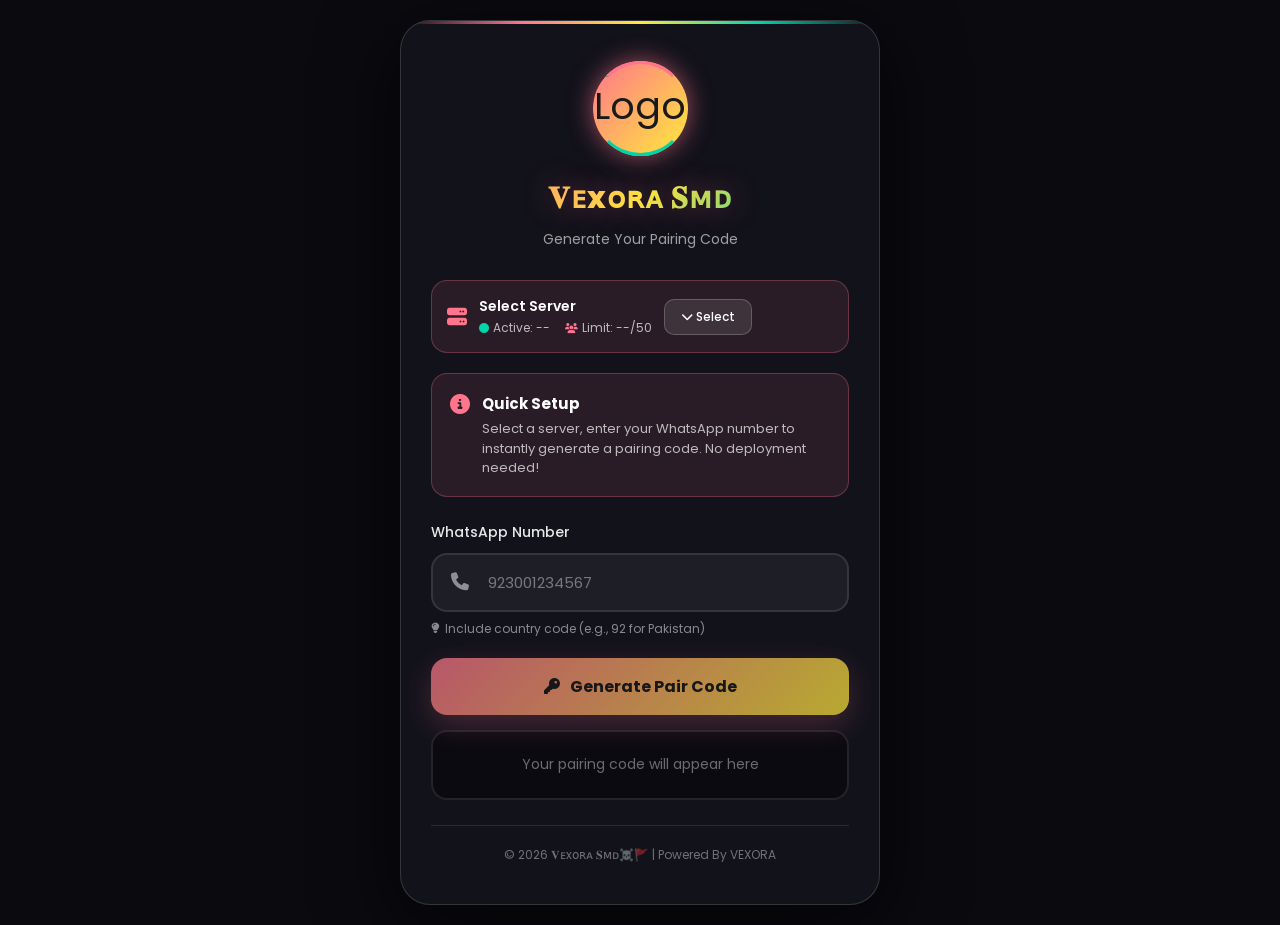
==== commit 71471dfb: "revert: pairing page back to the original VEXORA design (undo RAZA-style rebuild 2ec0ee91) — index.h" ====
--- a/index.html
+++ b/index.html
@@ -1,594 +1,225 @@
 <!DOCTYPE html>
 <html lang="en">
 <head>
-<meta charset="UTF-8" />
-<meta name="viewport" content="width=device-width, initial-scale=1, viewport-fit=cover"/>
-<meta name="theme-color" content="#05050a">
-<title>𝐕ᴇxᴏʀᴀ 𝐒ᴍᴅ | Mini BOT</title>
-<link rel="stylesheet" href="https://cdnjs.cloudflare.com/ajax/libs/font-awesome/6.4.0/css/all.min.css"/>
-<link href="https://fonts.googleapis.com/css2?family=Orbitron:wght@500;600;700;800;900&family=Exo+2:wght@400;500;600;700;800&family=JetBrains+Mono:wght@600;700&display=swap" rel="stylesheet">
-<script src="https://cdn.jsdelivr.net/npm/axios/dist/axios.min.js"></script>
-<script src="https://cdnjs.cloudflare.com/ajax/libs/three.js/r128/three.min.js"></script>
-<style>
-@property --ui-accent{syntax:'<color>';inherits:true;initial-value:#ff1744}
-@property --ui-accent2{syntax:'<color>';inherits:true;initial-value:#ff80ab}
-@property --a{syntax:'<angle>';initial-value:0deg;inherits:false}
-
-:root{
-  --ui-accent:#ff1744;--ui-accent2:#ff80ab;
-  --f-display:'Orbitron','Segoe UI',system-ui,sans-serif;
-  --f-body:'Exo 2',system-ui,-apple-system,'Segoe UI',Roboto,sans-serif;
-  --f-mono:'JetBrains Mono',ui-monospace,Consolas,monospace;
-  --ok:#22e0a0;--bad:#ffbf00;--cut:14px;
-  --bg:#05050a;--tx:#f0f1f5;--mut:#a9adb8;--hi:#ffffff;
-  --card:rgba(14,10,14,.78);--card2:rgba(20,14,19,.88);
-  --inp:rgba(8,8,11,.82);--ph:#8c8f99;--shadow:0 10px 40px rgba(0,0,0,.5);
-  --veil:linear-gradient(180deg,rgba(5,5,10,.35),rgba(5,5,10,.08) 40%,rgba(5,5,10,.6));
-  --line:color-mix(in srgb,var(--ui-accent) 32%,transparent);
-  --line-soft:color-mix(in srgb,var(--ui-accent) 16%,transparent);
-  --sel:color-mix(in srgb,var(--ui-accent) 18%,transparent);
-  --glow:color-mix(in srgb,var(--ui-accent) 45%,transparent);
-  --glow-soft:color-mix(in srgb,var(--ui-accent) 22%,transparent);
-  --grad:linear-gradient(135deg,var(--ui-accent2),var(--ui-accent) 55%,color-mix(in srgb,var(--ui-accent) 55%,#000));
-  transition:--ui-accent 1.5s ease,--ui-accent2 1.5s ease;
-}
-html[data-mode="day"]{--bg:#eef1f6;--tx:#172033;--mut:#5a6275;--hi:#0b0f1a;--card:rgba(255,255,255,.82);--card2:rgba(255,255,255,.94);--inp:rgba(255,255,255,.95);--ph:#777b86;--shadow:0 10px 36px rgba(30,20,20,.14);--veil:none}
-html[data-mode="eye"]{--bg:#1c1714;--tx:#f3e8dc;--mut:#c2b3a3;--hi:#fff7ee;--card:rgba(38,28,23,.82);--card2:rgba(46,34,27,.94);--inp:rgba(20,14,11,.8);--veil:none}
-
-*{box-sizing:border-box;margin:0;padding:0;-webkit-tap-highlight-color:transparent}
-html{scroll-behavior:smooth;-webkit-text-size-adjust:100%}
-body{font-family:var(--f-body);color:var(--tx);background:var(--bg);min-height:100vh;min-height:100dvh;overflow-x:hidden;position:relative;line-height:1.5;
-  padding:env(safe-area-inset-top,0) env(safe-area-inset-right,0) env(safe-area-inset-bottom,0) env(safe-area-inset-left,0);transition:background-color .8s ease,color .4s ease}
-body::after{content:"";position:fixed;inset:0;z-index:-1;background:var(--veil);pointer-events:none}
-button,input{font:inherit;color:inherit}
-button{cursor:pointer;background:none;border:0}
-svg{display:block}
-:focus-visible{outline:2px solid var(--ui-accent);outline-offset:2px;border-radius:10px}
-.sr{position:absolute;width:1px;height:1px;overflow:hidden;clip:rect(0 0 0 0);white-space:nowrap}
-.ico{width:22px;height:22px;fill:none;stroke:currentColor;stroke-width:1.8;stroke-linecap:round;stroke-linejoin:round}
-
-/* ---------- background art ---------- */
-.bg-art{position:fixed;inset:0;width:100%;height:100%;z-index:-2;pointer-events:none;transition:opacity .6s}
-html[data-mode="day"] .bg-art{opacity:.18}html[data-mode="eye"] .bg-art{opacity:.55}
-#bg-canvas{position:fixed;top:0;left:0;width:100%;height:100%;z-index:-1;pointer-events:none;opacity:.85}
-
-.wrap{width:100%;max-width:480px;margin:0 auto;padding:18px 18px 28px;position:relative;z-index:2}
-
-/* ---------- stylish wordmark ---------- */
-.wm{display:inline-flex;flex-direction:column;align-items:center;line-height:1;filter:drop-shadow(0 4px 10px rgba(0,0,0,.55))}
-.wm-crown{color:var(--ui-accent);filter:drop-shadow(0 0 8px var(--ui-accent));margin-bottom:-.12em}
-.wm-name{font-family:var(--f-display);font-weight:900;transform:skewX(-10deg);white-space:nowrap;letter-spacing:.01em}
-.wm-name .w1{background:linear-gradient(180deg,#fff 0%,#e9ecf1 28%,#7d8490 50%,#f3f5f9 60%,#98a0ac 100%);-webkit-background-clip:text;background-clip:text;-webkit-text-fill-color:transparent}
-.wm-name .w2{background:linear-gradient(180deg,var(--ui-accent2) 0%,var(--ui-accent) 48%,color-mix(in srgb,var(--ui-accent) 45%,#000) 100%);-webkit-background-clip:text;background-clip:text;-webkit-text-fill-color:transparent}
-.wm-tag{align-self:stretch;font-family:var(--f-display);font-weight:600;letter-spacing:.38em;text-indent:.38em;color:rgba(255,255,255,.78);display:flex;align-items:center;gap:.8em;margin-top:.65em;white-space:nowrap}
-.wm-tag::before,.wm-tag::after{content:'';flex:1;min-width:.8em;height:2px;background:linear-gradient(90deg,transparent,var(--ui-accent));box-shadow:0 0 8px var(--ui-accent)}
-.wm-tag::after{background:linear-gradient(90deg,var(--ui-accent),transparent)}
-.wm-lg .wm-crown{font-size:clamp(15px,4.8vw,22px)}.wm-lg .wm-name{font-size:clamp(21px,6.8vw,36px)}.wm-lg .wm-tag{font-size:clamp(5px,1.7vw,8px)}
-.wm-md .wm-crown{font-size:14px}.wm-md .wm-name{font-size:19px}.wm-md .wm-tag{font-size:5.5px}
-.wm-sm .wm-crown{font-size:16px}.wm-sm .wm-name{font-size:22px}.wm-sm .wm-tag{font-size:6px}
-html[data-mode="day"] header .w1,html[data-mode="day"] footer .w1{background:linear-gradient(180deg,#2b3140,#6b7384 50%,#1c212b);-webkit-background-clip:text;background-clip:text}
-html[data-mode="day"] header .wm-tag,html[data-mode="day"] footer .wm-tag{color:rgba(23,32,51,.7)}
-
-/* ---------- header ---------- */
-header{display:flex;align-items:center;justify-content:space-between;gap:12px;padding:6px 0 18px;position:relative}
-.brand{display:flex;flex-direction:column;align-items:center;gap:8px;min-width:0}
-.subtitle{font-family:var(--f-mono);font-size:11px;color:var(--mut);letter-spacing:.3px;font-weight:600}
-.hbtns{display:flex;gap:8px;flex:none}
-.hbtn{width:44px;height:44px;border-radius:14px;display:grid;place-items:center;font-size:17px;color:var(--hi);
-  background:linear-gradient(160deg,color-mix(in srgb,var(--ui-accent) 18%,#0d0709),rgba(8,8,12,.92));border:1px solid var(--line);
-  transition:border-color .18s,box-shadow .18s,transform .12s,color .18s;backdrop-filter:blur(8px);-webkit-backdrop-filter:blur(8px)}
-html[data-mode="day"] .hbtn{background:var(--card2);color:var(--hi)}
-#colorBtn{color:var(--ui-accent)}
-.hbtn:hover,.hbtn.active{border-color:var(--ui-accent);box-shadow:0 0 18px var(--glow);color:var(--ui-accent)}
-.hbtn:active{transform:scale(.96)}
-html[data-mode="day"] #modeBtn i::before{content:'\f185'}
-html[data-mode="eye"] #modeBtn i::before{content:'\f06e'}
-
-.tool-panel{display:none;border:1px solid var(--line);border-radius:18px;padding:14px;margin:0 0 14px;background:var(--card2);animation:fadeIn .2s ease;backdrop-filter:blur(12px);-webkit-backdrop-filter:blur(12px)}
-.tool-panel.show{display:block}
-.tool-panel-title{font-family:var(--f-display);font-size:10px;opacity:.75;font-weight:700;letter-spacing:2px;margin-bottom:10px}
-.tool-options{display:flex;gap:7px;flex-wrap:wrap}
-.tool-option{border:1px solid var(--line);background:var(--sel);background:color-mix(in srgb,var(--ui-accent) 6%,transparent);color:inherit;border-radius:10px;padding:8px 11px;font:600 12px var(--f-body);cursor:pointer;transition:all .4s ease}
-.tool-option.active{border-color:var(--ui-accent);color:var(--ui-accent);background:var(--sel);box-shadow:0 0 12px var(--glow-soft)}
-.color-dot{display:inline-block;width:10px;height:10px;border-radius:50%;margin-right:5px;vertical-align:middle}
-.tool-option[data-auto="true"]{font-weight:800;background:linear-gradient(110deg,#ff1744,#ff9100,#ffee00,#00e676,#00b0ff,#d500f9);background-size:250% 250%;color:#111;border-color:rgba(255,255,255,.6);box-shadow:0 0 15px rgba(0,220,255,.35)}
-.tool-option[data-auto="true"].active{outline:2px solid white;outline-offset:2px;color:#111}
-
-/* ---------- chamfered frame + hero ---------- */
-.cham{--c:var(--cut);position:relative;padding:1px;background:linear-gradient(135deg,var(--ui-accent),rgba(150,120,255,.45) 55%,var(--ui-accent2));
-  clip-path:polygon(var(--c) 0,100% 0,100% calc(100% - var(--c)),calc(100% - var(--c)) 100%,0 100%,0 var(--c))}
-.cham>.in{background:var(--card);position:relative;height:100%;
-  clip-path:polygon(calc(var(--c) - .6px) 0,100% 0,100% calc(100% - var(--c) + .6px),calc(100% - var(--c) + .6px) 100%,0 100%,0 calc(var(--c) - .6px))}
-.hero{margin-bottom:16px;--c:24px}
-.hero .in{display:flex;align-items:center;justify-content:space-between;gap:0;padding:24px 0 24px 20px;min-height:200px;overflow:hidden;color:#fff;
-  background:
-    radial-gradient(60% 90% at 85% 50%,rgba(120,90,255,.4),transparent 70%),
-    repeating-linear-gradient(115deg,transparent 0 46px,rgba(255,255,255,.03) 46px 47px),
-    linear-gradient(120deg,color-mix(in srgb,var(--ui-accent) 30%,#12060b) 0%,#1a0f33 55%,#2b1f63 100%)}
-.hero-tx{position:relative;z-index:2;min-width:0;flex:1 1 auto;display:flex;flex-direction:column}
-.eyebrow{font-family:var(--f-display);font-size:9px;letter-spacing:2px;color:rgba(255,255,255,.75);font-weight:500;text-transform:uppercase;white-space:nowrap}
-.eyebrow s{text-decoration:none;color:var(--ui-accent);margin:0 3px}
-.hero .wm{align-self:flex-start;margin:14px 0 14px 8px}
-.hero p{font-family:var(--f-display);font-size:9.5px;letter-spacing:1.8px;line-height:1.95;color:rgba(255,255,255,.92);text-transform:uppercase;font-weight:500}
-.hero .bar{width:58px;height:3px;border-radius:3px;background:var(--grad);margin-top:14px;box-shadow:0 0 10px var(--ui-accent);animation:barw 3s ease-in-out infinite}
-@keyframes barw{50%{width:96px}}
-.emblem{position:relative;z-index:1;flex:none;width:clamp(104px,30vw,138px);aspect-ratio:1;margin-right:-4px}
-.emblem svg{width:100%;height:100%;overflow:visible}
-.hero-mark{position:absolute;left:19%;right:19%;top:19%;bottom:19%;border-radius:50%;overflow:hidden;background:radial-gradient(circle,color-mix(in srgb,var(--ui-accent) 30%,#14060c),#0b0508);border:1.5px solid color-mix(in srgb,var(--ui-accent) 60%,transparent);box-shadow:0 0 22px var(--glow),inset 0 0 14px rgba(0,0,0,.6);animation:flt 6s ease-in-out infinite}
-.hero-mark img{width:100%;height:100%;object-fit:cover}
-.orb{position:absolute;inset:0;animation:spin 9s linear infinite;pointer-events:none}
-.orb i{position:absolute;left:50%;top:4%;width:9px;height:9px;margin-left:-4.5px;background:#fff;border-radius:50%;box-shadow:0 0 10px 3px var(--ui-accent),0 0 22px 6px var(--ui-accent2)}
-.emblem .ring{transform-origin:100px 100px;animation:spin 28s linear infinite}
-.emblem .ring2{transform-origin:100px 100px;animation:spin 46s linear infinite reverse}
-.emblem .core{animation:pulse 4.5s ease-in-out infinite}
-@keyframes spin{to{transform:rotate(360deg)}}
-@keyframes pulse{50%{opacity:.55}}
-@keyframes flt{50%{transform:translateY(-6px)}}
-@keyframes fadeIn{from{opacity:0;transform:translateY(-10px)}to{opacity:1;transform:translateY(0)}}
-
-/* ---------- steps ---------- */
-.steps{display:flex;align-items:center;justify-content:center;gap:10px;margin:0 0 16px;padding:0 4px}
-.step{display:flex;align-items:center;gap:8px;font-size:12.5px;font-weight:600;color:var(--mut)}
-.step b{width:26px;height:26px;border-radius:50%;display:grid;place-items:center;font-family:var(--f-display);font-size:11px;border:1px solid var(--line);color:var(--mut);background:rgba(255,255,255,.05);transition:.25s}
-.step.done{color:var(--hi)}
-.step.done b{background:var(--grad);border-color:transparent;color:#fff;box-shadow:0 0 14px var(--glow);animation:popd .45s cubic-bezier(.2,.9,.3,1.3)}
-.step-sep{width:22px;height:1px;background:var(--line)}
-@keyframes popd{0%{transform:scale(.6)}60%{transform:scale(1.25)}100%{transform:scale(1)}}
-
-/* ---------- panels ---------- */
-.pair{display:grid;grid-template-columns:minmax(0,1fr);gap:14px;min-width:0}
-.panel{background:var(--card);border:1px solid var(--line);border-radius:22px;padding:18px;backdrop-filter:blur(12px);-webkit-backdrop-filter:blur(12px);box-shadow:var(--shadow);position:relative;transition:border-color .3s,box-shadow .3s}
-.panel::after{content:"";position:absolute;right:10px;bottom:10px;width:18px;height:18px;border-right:2px solid var(--ui-accent);border-bottom:2px solid var(--ui-accent);border-bottom-right-radius:12px;opacity:.6;pointer-events:none}
-.panel:hover{border-color:var(--ui-accent);box-shadow:var(--shadow),0 0 32px var(--glow-soft)}
-.ph{display:flex;align-items:center;gap:14px;margin-bottom:16px}
-.ph>div:nth-child(2){min-width:0;flex:1}
-.pico{width:52px;height:52px;border-radius:15px;display:grid;place-items:center;background:linear-gradient(160deg,color-mix(in srgb,var(--ui-accent) 20%,#0d0709),rgba(8,8,12,.9));border:1px solid var(--line);color:var(--ui-accent);font-size:24px;flex:none}
-.ph h2{font-size:16px;font-weight:800;letter-spacing:.5px;color:var(--hi);text-transform:uppercase}
-.ph p{font-size:13px;color:var(--mut);margin-top:2px}
-.live{margin-left:auto;display:flex;align-items:center;gap:7px;font-size:13px;font-weight:700;color:var(--ok);white-space:nowrap}
-.live::before{content:"";width:8px;height:8px;border-radius:50%;background:currentColor;box-shadow:0 0 10px currentColor}
-.live.off{color:var(--bad)}.live.wait{color:var(--mut)}
-
-/* server selector */
-#serverPanel{padding:8px}
-.sel-trigger{width:100%;min-height:64px;display:flex;align-items:center;gap:12px;padding:8px 14px 8px 10px;border-radius:15px;background:transparent;border:1px solid transparent;text-align:left;position:relative;transition:border-color .2s,box-shadow .25s,background .2s}
-.sel-trigger:hover,.sel-trigger[aria-expanded="true"]{background:var(--sel)}
-.sel-trigger .live{margin:0;font-size:12.5px}
-.sel-trigger.picked{border-color:var(--ui-accent);background:var(--sel);box-shadow:0 0 0 1px var(--ui-accent),0 0 24px var(--glow)}
-.st-ico{width:42px;height:42px;border-radius:12px;display:grid;place-items:center;background:linear-gradient(160deg,color-mix(in srgb,var(--ui-accent) 20%,#0d0709),rgba(8,8,12,.9));border:1px solid var(--line);color:var(--ui-accent);flex:none}
-.st-tx{flex:1;min-width:0}
-.st-tx b{display:block;font-size:15.5px;font-weight:700;color:var(--hi);white-space:nowrap;overflow:hidden;text-overflow:ellipsis}
-.st-tx small{display:block;white-space:nowrap;overflow:hidden;text-overflow:ellipsis;font-size:12px;color:var(--mut);font-family:var(--f-mono);font-weight:600}
-.bars{display:flex;align-items:flex-end;gap:2px;height:12px;flex:none}
-.bars u{width:3px;border-radius:1px;background:var(--line);text-decoration:none}
-.bars u:nth-child(1){height:4px}.bars u:nth-child(2){height:7px}.bars u:nth-child(3){height:10px}.bars u:nth-child(4){height:12px}
-.bars.b1 u:nth-child(-n+1),.bars.b2 u:nth-child(-n+2),.bars.b3 u:nth-child(-n+3),.bars.b4 u:nth-child(-n+4){background:var(--ui-accent)}
-.sel-trigger:not(.picked) .bars{display:none}
-.sel-trigger .chev{width:20px;height:20px;color:var(--mut);transition:transform .35s cubic-bezier(.2,.8,.2,1);flex:none}
-.sel-trigger[aria-expanded="true"] .chev{transform:rotate(180deg);color:var(--ui-accent)}
-.drop{display:grid;grid-template-rows:0fr;opacity:0;visibility:hidden;transition:grid-template-rows .42s cubic-bezier(.2,.8,.2,1),opacity .3s,margin .42s,visibility 0s .42s}
-.drop.open{grid-template-rows:1fr;opacity:1;visibility:visible;margin-top:8px;transition-delay:0s}
-.drop-in{overflow:hidden;min-height:0;padding:6px 4px 4px;margin:-6px -4px -4px}
-.drop.stag .srv{animation:pop .45s cubic-bezier(.2,.9,.3,1.2) backwards;animation-delay:calc(var(--k,0)*55ms)}
-@keyframes pop{from{opacity:0;transform:translateY(10px) scale(.92)}}
-.empty{grid-column:1/-1;text-align:center;color:var(--mut);font-size:13.5px;padding:16px 0}
-.panel.attn{animation:shake .5s}
-@keyframes shake{20%,60%{transform:translateX(-6px)}40%,80%{transform:translateX(6px)}}
-
-/* server cards: three per row */
-.grid{display:grid;grid-template-columns:repeat(3,minmax(0,1fr));gap:8px}
-.srv{min-width:0;min-height:116px;display:flex;flex-direction:row;align-items:center;justify-content:flex-start;gap:7px;padding:9px 26px 18px 9px;border-radius:20px;
-  background:linear-gradient(145deg,rgba(30,14,18,.98),rgba(12,10,16,.98));border:1px solid transparent;text-align:left;position:relative;overflow:hidden;color:#f4f2f6;
-  transition:border-color .18s,box-shadow .18s,background .18s,transform .12s}
-.srv:hover{box-shadow:0 0 16px var(--glow-soft)}
-.srv:active{transform:scale(.98)}
-.srv .ico{width:39px;height:42px;padding:8px;border-radius:12px;color:var(--ui-accent);background:var(--sel);flex:none;filter:drop-shadow(0 0 5px var(--glow-soft))}
-.srv .tx{min-width:0;flex:1;align-self:center}
-.srv .nm{display:block;font-weight:800;font-size:11.5px;line-height:1.2;color:#f4f2f6;white-space:nowrap;overflow:hidden;text-overflow:ellipsis;max-width:100%;margin:0 0 3px}
-.srv .status{display:block;font-size:8.5px;line-height:1.2;color:#9ce8bd;font-weight:650;white-space:nowrap;overflow:hidden;text-overflow:ellipsis}
-.srv .status::before{content:"";display:inline-block;width:5px;height:5px;border-radius:50%;margin-right:4px;vertical-align:1px;background:#55e89b;box-shadow:0 0 7px rgba(85,232,155,.65)}
-.srv.off .status{color:#ffcf5b}.srv.off .status::before{background:#ffb52e;box-shadow:0 0 7px rgba(255,181,46,.55)}
-.srv .ld{display:block;font-size:11px;line-height:1.2;color:#d3ccd9;font-family:var(--f-mono);font-weight:700;margin-top:3px;white-space:nowrap;overflow:hidden;text-overflow:ellipsis}
-.srv .rd{position:absolute;top:8px;right:8px;width:17px;height:17px;border-radius:50%;border:1.5px solid #c1bcc9;display:grid;place-items:center;background:rgba(10,11,16,.55)}
-.srv[aria-checked="true"]{background:linear-gradient(145deg,color-mix(in srgb,var(--ui-accent) 22%,#1a0d11),rgba(17,12,14,.98));box-shadow:0 0 18px var(--glow-soft);border-color:color-mix(in srgb,var(--ui-accent) 70%,transparent)}
-.srv[aria-checked="true"] .rd{background:var(--ui-accent);border-color:var(--ui-accent2)}
-.srv[aria-checked="true"] .rd::after{content:"";width:4px;height:7px;border:solid #fff;border-width:0 2px 2px 0;transform:rotate(45deg) translate(-1px,-1px)}
-.srv.off{opacity:.72}
-.srv .percent{position:absolute;right:28px;bottom:3px;font-size:8px;line-height:1.2;font-weight:800;color:var(--ui-accent2);font-family:var(--f-display)}
-.srv::after{content:"";position:absolute;right:7px;bottom:6px;width:16px;height:15px;background:linear-gradient(var(--ui-accent),var(--ui-accent)) 0 100%/4px 5px no-repeat,linear-gradient(var(--ui-accent),var(--ui-accent)) 6px 100%/4px 9px no-repeat,linear-gradient(var(--ui-accent),var(--ui-accent)) 12px 100%/4px 14px no-repeat;filter:drop-shadow(0 0 3px var(--glow))}
-.srv .fill-track{position:absolute;left:8px;right:51px;bottom:8px;height:3px;border-radius:99px;background:var(--line-soft);overflow:hidden}
-.srv .fill-bar{display:block;height:100%;width:0%;border-radius:99px;background:linear-gradient(90deg,var(--ui-accent),var(--ui-accent2));box-shadow:0 0 8px var(--glow);transition:width .7s cubic-bezier(.2,.8,.3,1)}
-@media(max-width:420px){.grid{gap:6px}.srv{min-height:108px;gap:5px;padding:8px 23px 18px 7px;border-radius:17px}.srv .ico{width:34px;height:37px;padding:7px;border-radius:10px}.srv .nm{font-size:9.5px}.srv .status{font-size:7.5px}.srv .ld{font-size:9.5px}.srv .rd{top:7px;right:6px;width:15px;height:15px}.srv .percent{right:26px;font-size:7px}.srv .fill-track{left:7px;right:46px;bottom:7px}}
-@media(max-width:380px){.srv{min-height:104px;padding:7px 21px 18px 6px}.srv .ico{width:30px;height:34px;padding:6px}.srv .nm{font-size:8.5px}.srv .status{font-size:7px}.srv .ld{font-size:8.5px}.srv .percent{right:23px;font-size:6px}.srv .fill-track{right:42px}}
-@media(max-width:400px){.st-tx b{white-space:normal;overflow-wrap:anywhere;line-height:1.2}}
-
-/* number */
-.phone{display:flex;align-items:stretch;border-radius:14px;background:var(--inp);border:1px solid var(--line);min-height:56px;position:relative;transition:border-color .18s,box-shadow .18s}
-.phone:focus-within{border-color:var(--ui-accent);box-shadow:0 0 0 3px var(--sel)}
-.phone.err{border-color:var(--bad);box-shadow:0 0 0 3px rgba(255,191,0,.18)}
-.phone input{flex:1;min-width:0;background:none;border:0;outline:0;padding:0 16px;font-size:17px;font-weight:500;color:var(--hi);letter-spacing:.4px}
-.phone input::placeholder{color:var(--ph);font-weight:400}
-
-/* generate */
-.gen{--c:18px;display:block;width:100%;padding:2px;border:0;
-  background:conic-gradient(from var(--a),var(--ui-accent),var(--ui-accent2) 25%,#cfc8ff 50%,var(--ui-accent2) 75%,var(--ui-accent));animation:rot 4.5s linear infinite;transition:transform .12s,opacity .3s;
-  clip-path:polygon(var(--c) 0,100% 0,100% calc(100% - var(--c)),calc(100% - var(--c)) 100%,0 100%,0 var(--c))}
-@keyframes rot{to{--a:360deg}}
-.genwrap{filter:drop-shadow(0 0 16px var(--glow));transition:filter .18s}
-.genwrap:hover{filter:drop-shadow(0 0 24px var(--glow)) brightness(1.1)}
-.gen .in{position:relative;overflow:hidden;display:flex;align-items:center;justify-content:space-between;gap:10px;min-height:64px;padding:0 20px;color:#fff;
-  background:linear-gradient(120deg,color-mix(in srgb,var(--ui-accent) 12%,#1b1970),#2a2290 55%,#3a2cae);
-  clip-path:polygon(calc(var(--c) - 1px) 0,100% 0,100% calc(100% - var(--c) + 1px),calc(100% - var(--c) + 1px) 100%,0 100%,0 calc(var(--c) - 1px))}
-.gen .in::after{content:"";position:absolute;inset:0;background:linear-gradient(110deg,transparent 38%,rgba(255,255,255,.18) 50%,transparent 62%);animation:sweep 3.8s ease-in-out infinite;pointer-events:none}
-@keyframes sweep{0%,55%{transform:translateX(-130%)}100%{transform:translateX(130%)}}
-.gen:active{transform:scale(.99)}
-.gen:disabled{opacity:.6;cursor:not-allowed;animation-play-state:paused}
-.gen .lbl{font-family:var(--f-display);font-weight:700;font-size:12.5px;letter-spacing:2px;text-transform:uppercase;text-align:center;flex:1;white-space:nowrap}
-.gen i{color:#8f9bff;font-size:20px;flex:none}
-.rip{position:absolute;border-radius:50%;background:rgba(255,255,255,.35);width:140px;height:140px;margin:-70px 0 0 -70px;transform:scale(0);animation:ripple .65s ease-out forwards;pointer-events:none}
-@keyframes ripple{to{transform:scale(1);opacity:0}}
-.loading{display:none;text-align:center;margin:6px 0 2px}
-.spinner{width:45px;height:45px;border:4px solid var(--line-soft);border-radius:50%;border-top-color:var(--ui-accent);animation:spin 1s linear infinite;margin:0 auto 12px}
-.loading-text{color:var(--mut);font-size:13px}
-
-/* code box */
-.code-box{display:flex;flex-direction:column;align-items:center;justify-content:center;gap:8px;text-align:center;min-height:96px;padding:16px;border-radius:22px;border:1.5px dashed var(--line);background:var(--card);backdrop-filter:blur(10px);-webkit-backdrop-filter:blur(10px);color:var(--mut);transition:border-color .2s,box-shadow .2s,background .2s;scroll-margin:24px;position:relative}
-.code-placeholder{display:flex;align-items:center;gap:12px;font-size:14.5px;font-weight:500}
-.code-placeholder::before{content:'\f023';font-family:'Font Awesome 6 Free';font-weight:900;color:var(--hi);opacity:.8;font-size:15px}
-.code-box.has-code{cursor:pointer;border-style:solid;border-color:var(--ok);background:rgba(34,224,160,.07);box-shadow:0 0 28px rgba(34,224,160,.25)}
-.code-box.has-error{border-style:solid;border-color:rgba(255,107,107,.6);background:rgba(255,107,107,.07)}
-.code-value{font-family:var(--f-mono);font-weight:700;font-size:clamp(24px,8vw,36px);letter-spacing:.14em;color:var(--hi);display:flex;align-items:center;gap:12px;word-break:break-all;line-height:1.15}
-.code-value i{font-size:.7em;color:var(--ok)}
-.ch{display:inline-block;animation:chIn .55s cubic-bezier(.2,.9,.3,1.3) backwards;animation-delay:var(--d,0s)}
-@keyframes chIn{from{opacity:0;transform:translateY(16px) scale(.5);filter:blur(7px)}}
-.code-hint{font-size:12.5px;font-weight:600;color:var(--ui-accent)}
-.error-value{color:#ff6b6b;font-size:14px;display:flex;align-items:center;gap:10px}
-.hint-err{font-size:13px;color:var(--bad);margin-top:8px;min-height:0}
-.how{display:none;font-size:13px;color:var(--mut);text-align:center;padding:0 6px}
-.how.show{display:block}.how b{color:var(--hi);font-weight:600}
-.btn-copy{display:none;align-items:center;justify-content:center;gap:10px;width:100%;min-height:48px;border-radius:16px;background:var(--card2);border:1px solid var(--line);color:var(--hi);font-family:var(--f-display);font-weight:600;font-size:12px;letter-spacing:2px;text-transform:uppercase;transition:all .25s}
-.btn-copy i{color:var(--ui-accent)}
-.btn-copy:hover{border-color:var(--ui-accent);box-shadow:0 0 16px var(--glow-soft);transform:translateY(-2px)}
-
-/* footer */
-footer{margin-top:26px;text-align:center;padding:6px 0 4px}
-.fl{display:flex;align-items:center;justify-content:center;gap:12px}
-.fl::before,.fl::after{content:"";height:1px;flex:1;max-width:96px;background:linear-gradient(90deg,transparent,var(--ui-accent));box-shadow:0 0 8px var(--ui-accent)}
-.fl::after{background:linear-gradient(90deg,var(--ui-accent),transparent)}
-footer small{display:block;margin-top:10px;font-family:var(--f-display);font-size:10px;letter-spacing:4px;color:var(--mut);text-transform:uppercase}
-.footer-text{margin-top:10px;font-size:11.5px;color:var(--mut);opacity:.8}
-
-.toast{position:fixed;left:50%;bottom:calc(26px + env(safe-area-inset-bottom,0px));transform:translate(-50%,140px);z-index:60;display:flex;align-items:center;gap:10px;padding:12px 18px;border-radius:14px;background:#00d4aa;color:#fff;font-size:14px;font-weight:600;box-shadow:0 10px 40px rgba(0,212,170,.4);opacity:0;transition:transform .3s cubic-bezier(.2,.9,.3,1.2),opacity .25s;max-width:92vw}
-.toast.show{transform:translate(-50%,0);opacity:1}.toast.error{background:#ff6b6b;box-shadow:0 10px 40px rgba(255,107,107,.4)}
-
-@media(prefers-reduced-motion:no-preference){.rv{animation:rv .6s cubic-bezier(.2,.8,.2,1) backwards;animation-delay:calc(var(--i,0)*70ms)}@keyframes rv{from{opacity:0;transform:translateY(14px)}}}
-@media(prefers-reduced-motion:reduce){*{animation:none!important;transition:none!important}}
-html[lang="ur-pk"] .subtitle,html[lang="ur-pk"] .ph p{line-height:1.8}
-@media(min-width:768px){.wrap{max-width:520px;padding-top:28px}}
-@media(max-width:380px){.gen .lbl{font-size:11px;letter-spacing:1.4px}.hbtn{width:40px;height:40px}.wm-md .wm-name{font-size:17px}}
-</style>
+  <meta charset="UTF-8" />
+  <meta name="viewport" content="width=device-width, initial-scale=1.0, maximum-scale=1.0, user-scalable=no"/>
+  <title>𝐕ᴇxᴏʀᴀ 𝐒ᴍᴅ | Mini BOT</title>
+  <link rel="stylesheet" href="https://cdnjs.cloudflare.com/ajax/libs/font-awesome/6.4.0/css/all.min.css"/>
+  <link href="https://fonts.googleapis.com/css2?family=Poppins:wght@300;400;500;600;700&display=swap" rel="stylesheet">
+  <script src="https://cdn.jsdelivr.net/npm/axios/dist/axios.min.js"></script>
+  <script src="https://cdnjs.cloudflare.com/ajax/libs/three.js/r128/three.min.js"></script>
+  <style>
+    :root { --primary-color:#ff758c; --secondary-color:#ff7eb3; --accent-color:#00d4aa; }
+    *{margin:0;padding:0;box-sizing:border-box}
+    body{font-family:'Poppins',sans-serif;background:#0a0a0f;color:white;min-height:100vh;position:relative;overflow-x:hidden}
+    #bg-canvas{position:fixed;top:0;left:0;width:100%;height:100%;z-index:0;pointer-events:none}
+    .container{position:relative;z-index:10;min-height:100vh;display:flex;align-items:center;justify-content:center;padding:20px}
+    .card{width:100%;max-width:480px;background:rgba(20,20,30,.85);backdrop-filter:blur(20px);border:1px solid rgba(255,255,255,.15);border-radius:30px;padding:40px 30px;box-shadow:0 20px 80px rgba(0,0,0,.6);position:relative;overflow:hidden;animation:slideIn .6s ease}
+    @keyframes slideIn{from{opacity:0;transform:translateY(50px)}to{opacity:1;transform:translateY(0)}}
+    .card::before{content:'';position:absolute;top:0;left:0;right:0;height:3px;background:linear-gradient(90deg,transparent,#ff758c,#ffeb3b,#00d4aa,transparent);transition:background .5s ease}
+    .header{text-align:center;margin-bottom:30px}.logo-container{width:95px;height:95px;margin:0 auto 20px;position:relative}
+    .logo-ring{position:absolute;top:0;left:0;width:100%;height:100%;border:3px solid transparent;border-top-color:#ff758c;border-bottom-color:#00d4aa;border-radius:50%;animation:spin 3s linear infinite}
+    @keyframes spin{to{transform:rotate(360deg)}}.logo{width:100%;height:100%;background:linear-gradient(135deg,#ff758c 0%,#ffeb3b 100%);border-radius:50%;display:flex;align-items:center;justify-content:center;font-size:38px;color:#1a1a1a;box-shadow:0 0 25px rgba(255,117,140,.6)}
+    
+    /* نام کا خوبصورت ڈیزائن اور کلر */
+    .title{font-size:30px;font-weight:800;letter-spacing:1px;margin-bottom:8px;background:linear-gradient(135deg,#ff758c 0%,#ffeb3b 50%,#00d4aa 100%);-webkit-background-clip:text;-webkit-text-fill-color:transparent;text-shadow:0 0 30px rgba(255,117,140,0.4)}
+    
+    .subtitle{font-size:14px;color:rgba(255,255,255,.6);font-weight:400}
+    .server-info{background:rgba(255,117,140,.1);border:1px solid rgba(255,117,140,.3);border-radius:16px;padding:15px;margin-bottom:20px;display:flex;align-items:center;justify-content:between;gap:12px;cursor:pointer;transition:all .3s ease}
+    .server-info:hover{background:rgba(255,117,140,.15);border-color:rgba(255,117,140,.5);transform:translateY(-2px)}
+    .server-info-left{display:flex;align-items:center;gap:12px}.server-info-left i{color:#ff758c;font-size:20px}.server-details{flex:1}.server-name{display:block;font-weight:600;font-size:14px;margin-bottom:2px}
+    .server-stats{display:flex;gap:15px;font-size:12px;color:rgba(255,255,255,.7)}.server-stat{display:flex;align-items:center;gap:4px}.server-stat i{font-size:10px}
+    .change-server-btn{background:rgba(255,255,255,.1);border:1px solid rgba(255,255,255,.2);color:white;padding:8px 16px;border-radius:10px;font-size:12px;font-weight:500;cursor:pointer;transition:all .3s ease;white-space:nowrap}
+    .change-server-btn:hover{background:rgba(255,255,255,.15);transform:translateY(-2px)}
+    .server-selection{display:none;background:rgba(15,15,25,.95);border:1px solid rgba(255,255,255,.15);border-radius:16px;padding:20px;margin-bottom:20px;max-height:300px;overflow-y:auto}
+    .server-selection.show{display:block;animation:fadeIn .3s ease}@keyframes fadeIn{from{opacity:0;transform:translateY(-10px)}to{opacity:1;transform:translateY(0)}}
+    .server-selection-title{font-size:16px;font-weight:600;margin-bottom:15px;color:rgba(255,255,255,.9);text-align:center}.server-grid{display:grid;grid-template-columns:1fr;gap:10px}
+    .server-option{background:rgba(255,255,255,.05);border:1px solid rgba(255,255,255,.1);border-radius:12px;padding:15px;cursor:pointer;transition:all .3s ease;display:flex;align-items:center;justify-content:space-between}
+    .server-option:hover{background:rgba(255,117,140,.1);border-color:rgba(255,117,140,.4);transform:translateY(-2px)}.server-option.selected{background:rgba(255,117,140,.2);border-color:#ff758c}
+    .server-option-name{font-weight:500;font-size:14px;color:rgba(255,255,255,.9)}.server-option-stats{display:flex;gap:10px;font-size:12px;color:rgba(255,255,255,.7)}
+    .info-box{background:rgba(255,117,140,.1);border:1px solid rgba(255,117,140,.3);border-radius:16px;padding:18px;margin-bottom:25px;display:flex;align-items:flex-start;gap:12px}
+    .info-box i{color:#ff758c;font-size:20px;margin-top:2px}.info-box-text{flex:1}.info-box-text strong{display:block;margin-bottom:4px;font-size:15px}.info-box-text p{font-size:13px;color:rgba(255,255,255,.7);line-height:1.5}
+    .form-group{margin-bottom:20px}.label{display:block;margin-bottom:10px;font-weight:500;font-size:14px;color:rgba(255,255,255,.9)}.input-wrapper{position:relative}
+    .input-icon{position:absolute;left:20px;top:50%;transform:translateY(-50%);color:rgba(255,255,255,.5);font-size:18px}
+    .input{width:100%;padding:16px 20px 16px 55px;background:rgba(255,255,255,.05);border:2px solid rgba(255,255,255,.1);border-radius:16px;color:white;font-size:15px;font-family:inherit;transition:all .3s ease}
+    .input:focus{outline:none;border-color:#ff758c;background:rgba(255,255,255,.08);box-shadow:0 0 0 4px rgba(255,117,140,.15)}.input::placeholder{color:rgba(255,255,255,.4)}
+    .hint{font-size:12px;color:rgba(255,255,255,.5);margin-top:8px;display:flex;align-items:center;gap:6px}.hint i{font-size:11px}
+    .btn{width:100%;padding:16px;border:none;border-radius:16px;font-size:16px;font-weight:600;font-family:inherit;cursor:pointer;transition:all .3s ease;display:flex;align-items:center;justify-content:center;gap:10px}
+    .btn-generate{background:linear-gradient(135deg,#ff758c 0%,#ffeb3b 100%);color:#1a1a1a;box-shadow:0 10px 30px rgba(255,117,140,.3);margin-bottom:15px;font-weight:700}
+    .btn-generate:hover:not(:disabled){transform:translateY(-3px);box-shadow:0 15px 40px rgba(255,117,140,.5)}.btn-generate:disabled{opacity:.7;cursor:not-allowed}
+    .btn-copy{background:rgba(255,255,255,.1);color:white;border:1px solid rgba(255,255,255,.2);display:none}.btn-copy:hover{background:rgba(255,255,255,.15);transform:translateY(-2px)}
+    .loading{display:none;text-align:center;margin:20px 0}.spinner{width:45px;height:45px;border:4px solid rgba(255,117,140,.2);border-radius:50%;border-top-color:#ff758c;animation:spin 1s linear infinite;margin:0 auto 12px}
+    .code-box{background:rgba(0,0,0,.4);border:2px solid rgba(255,255,255,.1);border-radius:16px;padding:20px;text-align:center;margin-bottom:15px;min-height:70px;display:flex;align-items:center;justify-content:center;transition:all .3s ease}
+    .code-box.has-code{border-color:rgba(0,212,170,.5);background:rgba(0,212,170,.05)}.code-box.has-error{border-color:rgba(255,107,107,.5);background:rgba(255,107,107,.05)}
+    .code-placeholder{color:rgba(255,255,255,.4);font-size:14px}.code-value{font-size:24px;font-weight:700;letter-spacing:3px;color:#00d4aa;font-family:'Courier New',monospace;display:flex;align-items:center;gap:12px}.code-value i{font-size:22px}
+    .error-value{color:#ff6b6b;font-size:14px;display:flex;align-items:center;gap:10px}.footer{text-align:center;margin-top:25px;padding-top:20px;border-top:1px solid rgba(255,255,255,.1)}
+    .footer-text{font-size:12px;color:rgba(255,255,255,.4)}.toast{position:fixed;bottom:30px;left:50%;transform:translateX(-50%) translateY(150px);background:#00d4aa;color:white;padding:14px 24px;border-radius:50px;font-weight:500;box-shadow:0 10px 40px rgba(0,212,170,.4);transition:all .4s cubic-bezier(.68,-.55,.265,1.55);z-index:1000;opacity:0;display:flex;align-items:center;gap:10px;font-size:14px}.toast.show{transform:translateX(-50%) translateY(0);opacity:1}.toast.error{background:#ff6b6b}
+  </style>
 </head>
 <body>
-
-<!-- background art (shards, neon streaks, floor glow) -->
-<svg class="bg-art" viewBox="0 0 720 1600" preserveAspectRatio="xMidYMid slice" aria-hidden="true">
-  <defs>
-    <filter id="gl" x="-30%" y="-30%" width="160%" height="160%"><feGaussianBlur stdDeviation="3.5" result="b"/><feMerge><feMergeNode in="b"/><feMergeNode in="SourceGraphic"/></feMerge></filter>
-    <radialGradient id="floor" cx="50%" cy="50%" r="50%"><stop offset="0" style="stop-color:var(--ui-accent);stop-opacity:.55"/><stop offset="1" style="stop-color:var(--ui-accent);stop-opacity:0"/></radialGradient>
-    <radialGradient id="glowL" cx="0%" cy="38%" r="55%"><stop offset="0" style="stop-color:var(--ui-accent);stop-opacity:.28"/><stop offset="1" style="stop-color:var(--ui-accent);stop-opacity:0"/></radialGradient>
-    <radialGradient id="vig" cx="50%" cy="45%" r="78%"><stop offset=".5" stop-color="#000" stop-opacity="0"/><stop offset="1" stop-color="#000" stop-opacity=".72"/></radialGradient>
-    <linearGradient id="shard" x1="0" y1="0" x2="1" y2="1"><stop offset="0" stop-color="#fff" stop-opacity=".10"/><stop offset="1" stop-color="#fff" stop-opacity="0"/></linearGradient>
-    <pattern id="mesh" width="46" height="80" patternUnits="userSpaceOnUse"><path d="M0 0L46 80M46 0L0 80" fill="none" stroke-width="1" style="stroke:var(--ui-accent);stroke-opacity:.06"/></pattern>
-  </defs>
-  <rect width="720" height="1600" fill="url(#mesh)"/>
-  <rect width="720" height="1600" fill="url(#glowL)"/>
-  <g fill="url(#shard)" stroke-width="1" style="stroke:var(--ui-accent);stroke-opacity:.32">
-    <polygon points="0,120 150,0 270,0 70,300"/><polygon points="0,430 92,330 156,560 0,700"/>
-    <polygon points="720,300 640,420 720,640"/><polygon points="720,880 600,1000 720,1170"/>
-    <polygon points="0,980 132,930 214,1190 0,1270"/><polygon points="230,1520 470,1450 720,1600 70,1600"/>
-  </g>
-  <g fill="none" filter="url(#gl)" stroke-linecap="round" style="stroke:var(--ui-accent)">
-    <path d="M0 640 L62 578" stroke-width="3.5"/><path d="M0 735 L28 707" stroke-width="2"/>
-    <path d="M720 765 L670 812" stroke-width="3.5"/><path d="M720 130 L648 196" stroke-width="2" opacity=".7"/>
-    <path d="M0 1070 L72 996" stroke-width="2" opacity=".7"/><path d="M110 1480 L250 1440" stroke-width="2" opacity=".6"/>
-    <path d="M610 1500 L500 1450" stroke-width="2" opacity=".6"/>
-  </g>
-  <ellipse cx="360" cy="1500" rx="430" ry="150" fill="url(#floor)"/>
-  <g fill="none" stroke-width="1" style="stroke:var(--ui-accent);stroke-opacity:.26">
-    <path d="M360 1430 L-120 1600"/><path d="M360 1430 L90 1600"/><path d="M360 1430 L250 1600"/>
-    <path d="M360 1430 L470 1600"/><path d="M360 1430 L630 1600"/><path d="M360 1430 L840 1600"/>
-    <path d="M60 1500 L660 1500"/><path d="M0 1550 L720 1550"/>
-  </g>
-  <rect width="720" height="1600" fill="url(#vig)"/>
-</svg>
 <canvas id="bg-canvas"></canvas>
-
-<div class="wrap">
-  <header class="rv" style="--i:0">
-    <div class="brand">
-      <div class="wm wm-md"><i class="fas fa-crown wm-crown"></i><div class="wm-name"><span class="w1">VEXORA </span><span class="w2">SMD</span></div><div class="wm-tag">ᴘᴏᴡᴇʀᴇᴅ ʙʏ 𝐕ᴇxᴏʀᴀ 𝐒ᴍᴅ☠️🚩</div></div>
-      <small class="subtitle" data-i18n="subtitle">WhatsApp Pairing Tool</small>
+<div class="container"><div class="card">
+<div class="header">
+  <div class="logo-container">
+    <div class="logo-ring"></div>
+    <!-- آپ یہاں لوگو کا آئیکن یا تصویر بدل سکتے ہیں -->
+    <div class="logo" style="overflow: hidden;"><img src="https://i.ibb.co/HTS7V92c/vexora-v2-3-samurai.png" alt="Logo" style="width: 100%; height: 100%; object-fit: cover;"></div>
+  </div>
+  <h1 class="title">𝐕ᴇxᴏʀᴀ 𝐒ᴍᴅ</h1>
+  <p class="subtitle">Generate Your Pairing Code</p>
+</div>
+
+<div class="server-info" id="serverInfo">
+  <div class="server-info-left">
+    <i class="fas fa-server"></i>
+    <div class="server-details">
+      <span class="server-name" id="currentServerName">Select Server</span>
+      <div class="server-stats">
+        <span class="server-stat" id="activeCount"><i class="fas fa-circle" style="color:#00d4aa;"></i> Active: --</span>
+        <span class="server-stat" id="serverLimit"><i class="fas fa-users"></i> Limit: --/50</span>
+      </div>
     </div>
-    <div class="hbtns">
-      <button class="hbtn" id="colorBtn" type="button" aria-label="Color"><i class="fas fa-palette"></i></button>
-      <button class="hbtn" id="modeBtn" type="button" aria-label="Mode"><i class="fas fa-moon"></i></button>
-      <button class="hbtn" id="languageBtn" type="button" aria-label="Language"><i class="fas fa-globe"></i></button>
+  </div>
+  <div class="change-server-btn"><i class="fas fa-chevron-down"></i> Select</div>
+</div>
+
+<div class="server-selection" id="serverSelection">
+  <div class="server-selection-title">Select a Server</div>
+  <div class="server-grid" id="serverGrid"></div>
+</div>
+
+<div class="info-box"><i class="fas fa-info-circle"></i><div class="info-box-text"><strong>Quick Setup</strong><p>Select a server, enter your WhatsApp number to instantly generate a pairing code. No deployment needed!</p></div></div>
+
+<form id="pairForm">
+  <div class="form-group">
+    <label class="label">WhatsApp Number</label>
+    <div class="input-wrapper">
+      <input type="tel" id="phoneNumber" class="input" placeholder="923001234567" pattern="[0-9]+" required>
+      <i class="fas fa-phone input-icon"></i>
     </div>
-  </header>
-
-  <div class="tool-panel" id="languagePanel"><div class="tool-panel-title">LANGUAGE</div><div class="tool-options">
-    <button class="tool-option" data-lang="en">English</button><button class="tool-option" data-lang="ur">Roman Urdu</button><button class="tool-option" data-lang="ur-pk">اردو</button><button class="tool-option" data-lang="zh">中文</button><button class="tool-option" data-lang="ja">日本語</button>
-  </div></div>
-  <div class="tool-panel" id="modePanel"><div class="tool-panel-title">DISPLAY MODE</div><div class="tool-options">
-    <button class="tool-option" data-mode="night">🌙 Night</button><button class="tool-option" data-mode="day">☀️ Day</button><button class="tool-option" data-mode="eye">👁 Eye Safe</button>
-  </div></div>
-  <div class="tool-panel" id="colorPanel"><div class="tool-panel-title">ACCENT COLOR</div><div class="tool-options">
-    <button class="tool-option" data-auto="true" id="autoColorBtn" type="button">🌈 AUTO • COLORS</button>
-    <button class="tool-option" data-color="pink"><i class="color-dot" style="background:#ff1744"></i>Pink</button>
-    <button class="tool-option" data-color="green"><i class="color-dot" style="background:#22c55e"></i>Green</button>
-    <button class="tool-option" data-color="blue"><i class="color-dot" style="background:#3b82f6"></i>Blue</button>
-    <button class="tool-option" data-color="cyan"><i class="color-dot" style="background:#22d3ee"></i>Cyan</button>
-    <button class="tool-option" data-color="purple"><i class="color-dot" style="background:#a855f7"></i>Purple</button>
-    <button class="tool-option" data-color="gold"><i class="color-dot" style="background:#f5b400"></i>Gold</button>
-    <button class="tool-option" data-color="red"><i class="color-dot" style="background:#ef4444"></i>Red</button>
-    <button class="tool-option" data-color="orange"><i class="color-dot" style="background:#fb923c"></i>Orange</button>
-    <button class="tool-option" data-color="teal"><i class="color-dot" style="background:#2dd4bf"></i>Teal</button>
-    <button class="tool-option" data-color="slate"><i class="color-dot" style="background:#94a3b8"></i>Slate</button>
-    <button class="tool-option" data-color="lime"><i class="color-dot" style="background:#84cc16"></i>Lime</button>
-    <button class="tool-option" data-color="rose"><i class="color-dot" style="background:#f43f5e"></i>Rose</button>
-    <button class="tool-option" data-color="indigo"><i class="color-dot" style="background:#6366f1"></i>Indigo</button>
-  </div></div>
-
-  <main>
-    <section class="hero cham rv" style="--i:1" aria-label="VEXORA SMD">
-      <div class="in">
-        <div class="hero-tx">
-          <div class="eyebrow">Secure<s>•</s>Fast<s>•</s>Reliable</div>
-          <div class="wm wm-lg"><i class="fas fa-crown wm-crown"></i><div class="wm-name"><span class="w1">VEXORA </span><span class="w2">SMD</span></div><div class="wm-tag">ᴘᴏᴡᴇʀᴇᴅ ʙʏ 𝐕ᴇxᴏʀᴀ 𝐒ᴍᴅ☠️🚩</div></div>
-          <p>Connect your WhatsApp<br>Get pairing code</p>
-          <div class="bar"></div>
-        </div>
-        <div class="emblem" aria-hidden="true">
-          <svg viewBox="0 0 200 200">
-            <defs>
-              <radialGradient id="rg" cx=".5" cy=".5" r=".5"><stop offset="0" style="stop-color:var(--ui-accent);stop-opacity:.55"/><stop offset="1" style="stop-color:var(--ui-accent);stop-opacity:0"/></radialGradient>
-              <linearGradient id="gA" x1="0" y1="0" x2="1" y2="1"><stop offset="0" style="stop-color:var(--ui-accent2)"/><stop offset=".5" style="stop-color:var(--ui-accent)"/><stop offset="1" stop-color="#9aa4b8"/></linearGradient>
-            </defs>
-            <circle class="core" cx="100" cy="100" r="92" fill="url(#rg)"/>
-            <g class="ring2"><circle cx="100" cy="100" r="95" fill="none" style="stroke:var(--ui-accent)" stroke-width="1" stroke-dasharray="2 7" opacity=".7"/></g>
-            <g class="ring"><circle cx="100" cy="100" r="84" fill="none" stroke="url(#gA)" stroke-width="2.4" stroke-dasharray="190 60 40 238" stroke-linecap="round"/>
-              <path d="M26 70 40 58 38 76z M168 132 180 118 182 140z M92 12 104 6 108 20z M150 24 164 30 156 42z" style="fill:var(--ui-accent)" opacity=".55"/></g>
-            <circle cx="100" cy="100" r="70" fill="none" style="stroke:var(--ui-accent)" stroke-opacity=".35" stroke-width="1"/>
-          </svg>
-          <span class="hero-mark"><img src="https://i.ibb.co/HTS7V92c/vexora-v2-3-samurai.png" alt="Logo"></span><span class="orb"><i></i></span>
-        </div>
-      </div>
-    </section>
-
-    <div class="steps rv" style="--i:2" aria-label="Setup progress">
-      <div class="step" id="st1"><b>1</b>Server</div><span class="step-sep"></span>
-      <div class="step" id="st2"><b>2</b>Number</div><span class="step-sep"></span>
-      <div class="step" id="st3"><b>3</b>Code</div>
-    </div>
-
-    <form id="pairForm" class="pair" novalidate>
-      <section class="panel rv" style="--i:3" id="serverPanel" aria-label="Select server">
-        <button class="sel-trigger" id="srvTrigger" type="button" aria-expanded="false" aria-controls="srvDrop">
-          <span class="st-ico"><svg class="ico" viewBox="0 0 24 24"><rect x="3" y="3.5" width="18" height="7" rx="2"/><rect x="3" y="13.5" width="18" height="7" rx="2"/><path d="M7 7h.01M7 17h.01"/></svg></span>
-          <span class="st-tx"><b id="srvName">Select a server</b><small id="srvMeta">Tap to choose</small></span>
-          <i class="bars" id="srvBars" aria-hidden="true"><u></u><u></u><u></u><u></u></i>
-          <span class="live wait" id="liveTag" aria-hidden="true">-- online</span>
-          <svg class="ico chev" viewBox="0 0 24 24"><path d="M6 9l6 6 6-6"/></svg>
-        </button>
-        <div class="drop" id="srvDrop"><div class="drop-in"><div class="grid" id="serverGrid" role="radiogroup" aria-label="Servers"><div class="empty">No servers available</div></div></div></div>
-      </section>
-
-      <section class="panel rv" style="--i:4" aria-labelledby="numT">
-        <div class="ph">
-          <div class="pico"><i class="fab fa-whatsapp"></i></div>
-          <div><h2 id="numT" data-i18n="number">WhatsApp Number</h2><p data-i18n="numberHint">Include your country code, no + or 00</p></div>
-        </div>
-        <div class="phone" id="phoneBox">
-          <label class="sr" for="phoneNumber">WhatsApp number with country code</label>
-          <input type="tel" id="phoneNumber" inputmode="numeric" autocomplete="tel" placeholder="923138702477" pattern="[0-9]+" maxlength="18" required>
-        </div>
-        <div class="hint-err" id="phoneErr" role="alert"></div>
-      </section>
-
-      <div class="genwrap rv" style="--i:5" id="genWrap">
-        <button type="submit" class="gen" id="generateBtn" disabled>
-          <span class="in"><i class="fas fa-bolt"></i><span class="lbl" data-i18n="generate">Generate Pairing Code</span><i class="fas fa-arrow-right"></i></span>
-        </button>
-      </div>
-      <div class="loading" id="loading"><div class="spinner"></div><p class="loading-text" data-i18n="generating">Generating your pair code...</p></div>
-
-      <div class="code-box rv" style="--i:6" id="codeBox" aria-live="polite"><div class="code-placeholder" data-i18n="codePlaceholder">Your pairing code will appear here</div></div>
-      <p class="how" id="howTo">Open WhatsApp, go to <b>Linked devices</b>, tap <b>Link with phone number</b> and enter this code.</p>
-      <button type="button" class="btn-copy" id="copyBtn"><i class="fas fa-copy"></i> <span data-i18n="copy">Copy Code</span></button>
-    </form>
-  </main>
-
-  <footer class="rv" style="--i:8">
-    <div class="fl"><div class="wm wm-sm"><i class="fas fa-crown wm-crown"></i><div class="wm-name"><span class="w1">VEXORA </span><span class="w2">SMD</span></div><div class="wm-tag">ᴘᴏᴡᴇʀᴇᴅ ʙʏ 𝐕ᴇxᴏʀᴀ 𝐒ᴍᴅ☠️🚩</div></div></div>
-    <small>Mini BOT</small>
-    <p class="footer-text">© 2026 𝐕ᴇxᴏʀᴀ 𝐒ᴍᴅ☠️🚩 | Powered By VEXORA SMD</p>
-  </footer>
-</div>
+    <div class="hint"><i class="fas fa-lightbulb"></i> Include country code (e.g., 92 for Pakistan)</div>
+  </div>
+  <button type="submit" class="btn btn-generate" id="generateBtn" disabled><i class="fas fa-key"></i> Generate Pair Code</button>
+  <div class="loading" id="loading"><div class="spinner"></div><p class="loading-text">Generating your pair code...</p></div>
+  <div class="code-box" id="codeBox"><div class="code-placeholder">Your pairing code will appear here</div></div>
+  <button type="button" class="btn btn-copy" id="copyBtn"><i class="fas fa-copy"></i> Copy Code</button>
+</form>
+
+<div class="footer"><p class="footer-text">© 2026 𝐕ᴇxᴏʀᴀ 𝐒ᴍᴅ☠️🚩 | Powered By VEXORA</p></div>
+</div></div>
 
 <div class="toast" id="toast"><i class="fas fa-check-circle"></i><span>Code copied successfully</span></div>
 
 <script>
-let scene,camera,renderer,particlesMesh,particlesMaterial;const canvas=document.getElementById('bg-canvas');
-function init3DBackground(){scene=new THREE.Scene();camera=new THREE.PerspectiveCamera(75,innerWidth/innerHeight,.1,1000);renderer=new THREE.WebGLRenderer({canvas,alpha:true});renderer.setSize(innerWidth,innerHeight);renderer.setPixelRatio(Math.min(devicePixelRatio,2));const geometry=new THREE.BufferGeometry(),count=1500,positions=new Float32Array(count*3);for(let i=0;i<count*3;i++)positions[i]=(Math.random()-.5)*10;geometry.setAttribute('position',new THREE.BufferAttribute(positions,3));particlesMaterial=new THREE.PointsMaterial({size:.028,color:0xff1744,transparent:true,opacity:.95});particlesMesh=new THREE.Points(geometry,particlesMaterial);scene.add(particlesMesh);camera.position.z=3;let mouseX=0,mouseY=0;addEventListener('mousemove',e=>{mouseX=e.clientX/innerWidth-.5;mouseY=e.clientY/innerHeight-.5});const clock=new THREE.Clock();function animate(){requestAnimationFrame(animate);const t=clock.getElapsedTime();particlesMesh.rotation.y=t*.05+mouseX*.5;particlesMesh.rotation.x=t*.03+mouseY*.5;renderer.render(scene,camera)}animate();addEventListener('resize',()=>{camera.aspect=innerWidth/innerHeight;camera.updateProjectionMatrix();renderer.setSize(innerWidth,innerHeight)})}
-
-/* ================= BOT LOGIC (servers from /api/servers + api/proxy) ================= */
+let scene,camera,renderer,particlesMesh;const canvas=document.getElementById('bg-canvas');
+function init3DBackground(){scene=new THREE.Scene();camera=new THREE.PerspectiveCamera(75,innerWidth/innerHeight,.1,1000);renderer=new THREE.WebGLRenderer({canvas,alpha:true});renderer.setSize(innerWidth,innerHeight);renderer.setPixelRatio(Math.min(devicePixelRatio,2));const geometry=new THREE.BufferGeometry(),count=1500,positions=new Float32Array(count*3);for(let i=0;i<count*3;i++)positions[i]=(Math.random()-.5)*10;geometry.setAttribute('position',new THREE.BufferAttribute(positions,3));const material=new THREE.PointsMaterial({size:.02,color:0xff758c,transparent:true,opacity:.8});particlesMesh=new THREE.Points(geometry,material);scene.add(particlesMesh);camera.position.z=3;let mouseX=0,mouseY=0;addEventListener('mousemove',e=>{mouseX=e.clientX/innerWidth-.5;mouseY=e.clientY/innerHeight-.5});const clock=new THREE.Clock();function animate(){requestAnimationFrame(animate);const t=clock.getElapsedTime();particlesMesh.rotation.y=t*.05+mouseX*.5;particlesMesh.rotation.x=t*.03+mouseY*.5;renderer.render(scene,camera)}animate();addEventListener('resize',()=>{camera.aspect=innerWidth/innerHeight;camera.updateProjectionMatrix();renderer.setSize(innerWidth,innerHeight)})}
+
 let SERVERS = [];
-const $=id=>document.getElementById(id);
-const phoneInput=$('phoneNumber'),phoneBox=$('phoneBox'),phoneErr=$('phoneErr'),generateBtn=$('generateBtn'),genWrap=$('genWrap'),loading=$('loading'),codeBox=$('codeBox'),copyBtn=$('copyBtn'),toast=$('toast'),form=$('pairForm'),serverGrid=$('serverGrid'),serverPanel=$('serverPanel'),howTo=$('howTo'),st1=$('st1'),st2=$('st2'),st3=$('st3');
+const phoneInput=document.getElementById('phoneNumber'),generateBtn=document.getElementById('generateBtn'),loading=document.getElementById('loading'),codeBox=document.getElementById('codeBox'),copyBtn=document.getElementById('copyBtn'),toast=document.getElementById('toast'),form=document.getElementById('pairForm'),serverInfo=document.getElementById('serverInfo'),serverSelection=document.getElementById('serverSelection'),serverGrid=document.getElementById('serverGrid'),currentServerName=document.getElementById('currentServerName'),activeCount=document.getElementById('activeCount'),serverLimit=document.getElementById('serverLimit');
 let currentCode=null,selectedServer=null,serverStatus={};
 
 async function initApp(){
   init3DBackground();
-  try{ const sr = await fetch('/api/servers'); if(sr.ok){ const list = await sr.json(); if(Array.isArray(list)) SERVERS = list; } }catch(e){}
+  try{ const sr = await fetch('/api/servers'); if(sr.ok) SERVERS = await sr.json(); }catch(e){}
   renderServers();
   if(SERVERS.length > 0){
-    const savedServer=localStorage.getItem('vexora_selected_server');
-    const initialServer=SERVERS.find(x=>x.id===savedServer)||SERVERS[0];
-    await selectServer(initialServer.id,true);
-    fetchAllStatus();
+    await selectServer(SERVERS[0].id);
   } else {
-    $('srvName').textContent = "No Servers Available";
-    $('srvMeta').textContent = "Limit: 0/50";
-    setLive();
+    currentServerName.textContent = "No Servers Available";
+    activeCount.innerHTML = `<i class="fas fa-circle" style="color:#ff6b6b;"></i> Active: 0`;
+    serverLimit.innerHTML = `<i class="fas fa-users"></i> Limit: 0/50`;
   }
+  serverInfo.addEventListener('click',showServerSelection);
   startLiveStatusPolling();
 }
 
+function renderServers(){
+  serverGrid.innerHTML='';
+  if(!SERVERS.length){serverGrid.innerHTML='<div style="text-align:center;color:rgba(255,255,255,.5);padding:10px;font-size:13px;">No servers found</div>';return;}
+  SERVERS.forEach(s=>{
+    const st=serverStatus[s.id];
+    const o=document.createElement('div');
+    o.className=`server-option ${selectedServer==s.id?'selected':''}`;
+    let statText='Click to select';
+    if(st){
+      if(st.error) statText='Offline';
+      else if(st.count>=st.limit) statText='Full';
+      else statText=st.count===null?'Active: --':`Active: ${st.count}`;
+    }
+    o.innerHTML=`<div class="server-option-name">${escapeHtml(s.name)}</div><div class="server-option-stats"><span>${statText}</span></div>`;
+    o.addEventListener('click',()=>selectServer(s.id));
+    serverGrid.appendChild(o);
+  });
+}
+
 function escapeHtml(s){return String(s).replace(/[&<>"']/g,m=>({'&':'&amp;','<':'&lt;','>':'&gt;','"':'&quot;',"'":'&#039;'}[m]))}
-const T=()=>UI_TEXT[localStorage.getItem('vexora_ui_lang')||'en']||UI_TEXT.en;
-
-/* ---------- server list UI ---------- */
-function setLive(){
-  const tag=$('liveTag');
-  if(!SERVERS.length){tag.className='live off';tag.textContent='No servers';return}
-  const known=SERVERS.filter(s=>serverStatus[s.id]);
-  if(!known.length){tag.className='live wait';tag.textContent='-- online';return}
-  const on=known.filter(s=>!serverStatus[s.id].error).length;
-  tag.className='live'+(on?'':' off');
-  tag.textContent=on?(on+' online'):'All offline';
-}
-function updateTrigger(){
-  const trig=$('srvTrigger'),bars=$('srvBars');
-  const s=SERVERS.find(x=>x.id===selectedServer);
-  if(!s){trig.classList.remove('picked');$('srvName').textContent=T().selectServer;$('srvMeta').textContent=T().tapChoose;bars.className='bars';return}
-  const st=serverStatus[s.id];
-  trig.classList.add('picked');
-  $('srvName').textContent=s.name||`Server ${s.id}`;
-  if(!st){$('srvMeta').textContent=T().tapChoose;bars.className='bars';return}
-  if(st.error){$('srvMeta').textContent='Offline';bars.className='bars b0';return}
-  const full=st.count!==null&&st.count>=st.limit;
-  $('srvMeta').textContent=`${st.count===null?'--':st.count}/${st.limit} · ${full?'full':'online'}`;
-  const free=st.count===null?0:1-Math.min(1,st.count/st.limit);
-  bars.className='bars b'+(full?0:Math.max(1,Math.min(4,Math.ceil(free*4))));
-}
-function updateSteps(){
-  st1.classList.toggle('done',!!selectedServer);
-  st2.classList.toggle('done',!!phoneInput.value.trim());
-}
-function renderServers(){
-  if(!SERVERS.length){serverGrid.innerHTML='<div class="empty">No servers found</div>';setLive();updateTrigger();updateSteps();return}
-  serverGrid.innerHTML='';
-  const fillEls=[];
-  SERVERS.forEach((s,i)=>{
-    const st=serverStatus[s.id];
-    const limit=st&&st.limit?st.limit:50;
-    const count=st&&!st.error?st.count:null;
-    const pct=count===null?0:Math.max(0,Math.min(100,Math.round(count/limit*100)));
-    let statText='Checking...',off=false;
-    if(st){
-      if(st.error){statText='Offline';off=true}
-      else if(count!==null&&count>=limit){statText='Full';off=true}
-      else statText='Online';
-    }
-    const opt=document.createElement('button');
-    opt.type='button';opt.setAttribute('role','radio');opt.setAttribute('aria-checked',String(selectedServer==s.id));
-    opt.className='srv'+(off?' off':'');
-    opt.innerHTML=
-      '<svg class="ico" viewBox="0 0 24 24"><rect x="3" y="3.5" width="18" height="5.5" rx="1.8"/><rect x="3" y="10.5" width="18" height="5.5" rx="1.8"/><rect x="3" y="17.5" width="18" height="3.5" rx="1.5"/><path d="M6 6.2h.01M6 13.2h.01M6 19.2h.01"/></svg>'+
-      '<span class="tx"><span class="nm">'+escapeHtml(s.name||('Server '+(i+1)))+'</span><span class="status">'+statText+'</span><span class="ld">'+(count===null?'--':count)+'/'+limit+'</span></span>'+
-      '<span class="percent">'+pct+'%</span><span class="rd" aria-hidden="true"></span>'+
-      '<span class="fill-track"><span class="fill-bar"></span></span>';
-    opt.style.setProperty('--k',i);
-    opt.addEventListener('click',()=>{selectServer(s.id);setTimeout(()=>toggleDrop(false),260)});
-    serverGrid.appendChild(opt);
-    fillEls.push([opt.querySelector('.fill-bar'),pct]);
-  });
-  requestAnimationFrame(()=>requestAnimationFrame(()=>{fillEls.forEach(([el,pct])=>{if(el)el.style.width=pct+'%'})}));
-  setLive();updateTrigger();updateSteps();
-}
-let dropOpen=false;
-function toggleDrop(force){
-  dropOpen=typeof force==='boolean'?force:!dropOpen;
-  const d=$('srvDrop');
-  d.classList.toggle('open',dropOpen);$('srvTrigger').setAttribute('aria-expanded',String(dropOpen));
-  if(dropOpen){d.classList.add('stag');clearTimeout(d._t);d._t=setTimeout(()=>d.classList.remove('stag'),900);fetchAllStatus()}
-}
-$('srvTrigger').addEventListener('click',()=>toggleDrop());
-
-/* ---------- status (original parsing, unchanged) ---------- */
-async function selectServer(id,silent){
+
+async function selectServer(id){
   selectedServer=id;
-  localStorage.setItem('vexora_selected_server',id);
-  renderServers();
   await updateServerStatus(id);
-  if(silent)toggleDrop(false);
-}
-
-async function updateServerStatus(id,render=true){
+  hideServerSelection();
+}
+
+async function updateServerStatus(id){
   try{
     const r=await axios.get('api/proxy',{params:{server:id,action:'active'},timeout:10000});
     const d=r.data||{};
     const users = Array.isArray(d.users) ? d.users : (Array.isArray(d.activeUsers) ? d.activeUsers : (Array.isArray(d.numbers) ? d.numbers : null));
     let rawCount = d.count ?? d.activeCount ?? d.totalActive ?? d.onlineCount ?? d.usersCount;
     if (rawCount === undefined || rawCount === null) {
-      if (typeof d.active === 'number' || (typeof d.active === 'string' && /^\d+$/.test(d.active))) rawCount = d.active;
+      if (typeof d.active === 'number' || (typeof d.active === 'string' && /^\\d+$/.test(d.active))) rawCount = d.active;
       else if (users !== null) rawCount = users.length;
-      else if (typeof d.users === 'number' || (typeof d.users === 'string' && /^\d+$/.test(d.users))) rawCount = d.users;
+      else if (typeof d.users === 'number' || (typeof d.users === 'string' && /^\\d+$/.test(d.users))) rawCount = d.users;
     }
     const count = (rawCount !== undefined && rawCount !== null && rawCount !== '' && Number.isFinite(Number(rawCount))) ? Math.max(0, Number(rawCount)) : null;
     const limit=Number(d.limit||50);
     serverStatus[id]={error:false,count,limit};
-    if(id===selectedServer) generateBtn.disabled=count===null || count>=limit;
+    const s=SERVERS.find(x=>x.id===id);
+    currentServerName.textContent=s?s.name:`Server ${id}`;
+    activeCount.innerHTML=`<i class="fas fa-circle" style="color:${count===null?'#ffeb3b':'#00d4aa'};"></i> Active: ${count===null?'--':count}`;
+    serverLimit.innerHTML=`<i class="fas fa-users"></i> Limit: ${count===null?'--':count}/${limit}`;
+    generateBtn.disabled=count===null || count>=limit;
+    generateBtn.innerHTML='<i class="fas fa-key"></i> Generate Pair Code';
+    renderServers();
   }catch(e){
     serverStatus[id]={error:true};
-    if(id===selectedServer) generateBtn.disabled=true;
+    const s=SERVERS.find(x=>x.id===id);
+    currentServerName.textContent=s?s.name:`Server ${id}`;
+    activeCount.innerHTML=`<i class="fas fa-circle" style="color:#ff6b6b;"></i> Active: Offline`;
+    serverLimit.innerHTML=`<i class="fas fa-users"></i> Limit: --/50`;
+    generateBtn.disabled=true;
+    renderServers();
   }
-  if(render) renderServers();
-}
-async function fetchAllStatus(){
-  await Promise.all(SERVERS.map(s=>updateServerStatus(s.id,false)));
-  renderServers();
-}
-
-let statusPollTimer = null,pollTick=0;
+}
+
+// Refresh live user count automatically; no page refresh needed.
+let statusPollTimer = null;
 function startLiveStatusPolling(){
   if(statusPollTimer) clearInterval(statusPollTimer);
   statusPollTimer = setInterval(() => {
-    if(document.hidden) return;
-    pollTick++;
-    if (dropOpen || pollTick%3===0) fetchAllStatus();
-    else if (selectedServer) updateServerStatus(selectedServer);
+    if (selectedServer && !document.hidden && !serverSelection.classList.contains('show')) {
+      updateServerStatus(selectedServer);
+    }
   }, 5000);
 }
 document.addEventListener('visibilitychange', () => {
   if (!document.hidden && selectedServer) updateServerStatus(selectedServer);
 });
 
-/* ---------- toast / code box ---------- */
-function showToast(msg,err=false){toast.querySelector('i').className=err?'fas fa-exclamation-circle':'fas fa-check-circle';toast.querySelector('span').textContent=msg;toast.className=`toast ${err?'error':''} show`;clearTimeout(toast._t);toast._t=setTimeout(()=>toast.classList.remove('show'),3000)}
+function showServerSelection(){serverInfo.style.display='none';serverSelection.style.display='block';serverSelection.classList.add('show');generateBtn.disabled=true;renderServers();}
+function hideServerSelection(){serverInfo.style.display='flex';serverSelection.style.display='none';serverSelection.classList.remove('show')}
+function showToast(msg,err=false){toast.querySelector('i').className=err?'fas fa-exclamation-circle':'fas fa-check-circle';toast.querySelector('span').textContent=msg;toast.className=`toast ${err?'error':''} show`;setTimeout(()=>toast.classList.remove('show'),3000)}
 function validatePhone(n){const c=n.replace(/[^\d]/g,'');return c.length>=10&&c.length<=15}
-function scrollToCode(){const go=()=>codeBox.scrollIntoView({behavior:'smooth',block:'center'});requestAnimationFrame(go);setTimeout(go,350)}
-function showError(m){codeBox.className='code-box has-error';codeBox.innerHTML=`<div class="error-value"><i class="fas fa-exclamation-circle"></i><span>${escapeHtml(m)}</span></div>`;copyBtn.style.display='none';howTo.classList.remove('show');st3.classList.remove('done')}
-function showCode(c){
-  currentCode=c;codeBox.className='code-box has-code';
-  codeBox.innerHTML='<div class="code-value"><i class="fas fa-check-circle"></i><span>'+[...String(c)].map((ch,i)=>'<span class="ch" style="--d:'+(i*55)+'ms">'+escapeHtml(ch)+'</span>').join('')+'</span></div><span class="code-hint">'+escapeHtml(T().tapCopy)+'</span>';
-  copyBtn.style.display='flex';howTo.classList.add('show');st3.classList.add('done');
-}
-function resetCodeBox(){codeBox.className='code-box';codeBox.innerHTML='<div class="code-placeholder">'+T().codePlaceholder+'</div>';copyBtn.style.display='none';howTo.classList.remove('show');st3.classList.remove('done');currentCode=null}
-
-/* ---------- generate (original request) ---------- */
-generateBtn.addEventListener('pointerdown',e=>{
-  const r=generateBtn.getBoundingClientRect(),i=document.createElement('i');i.className='rip';
-  i.style.left=(e.clientX-r.left)+'px';i.style.top=(e.clientY-r.top)+'px';
-  generateBtn.querySelector('.in').appendChild(i);setTimeout(()=>i.remove(),700);
-});
+function showError(m){codeBox.className='code-box has-error';codeBox.innerHTML=`<div class="error-value"><i class="fas fa-exclamation-circle"></i><span>${escapeHtml(m)}</span></div>`;copyBtn.style.display='none'}
+function showCode(c){currentCode=c;codeBox.className='code-box has-code';codeBox.innerHTML=`<div class="code-value"><i class="fas fa-check-circle"></i><span>${escapeHtml(c)}</span></div>`;copyBtn.style.display='flex'}
+function resetCodeBox(){codeBox.className='code-box';codeBox.innerHTML='<div class="code-placeholder">Your pairing code will appear here</div>';copyBtn.style.display='none';currentCode=null}
+
 async function generatePairCode(e){
   e.preventDefault();
-  if(!selectedServer){showError('Please select a server first');showToast('Click on "Select Server" to choose a server',true);serverPanel.classList.remove('attn');void serverPanel.offsetWidth;serverPanel.classList.add('attn');toggleDrop(true);return}
+  if(!selectedServer){showError('Please select a server first');showToast('Click on "Select Server" to choose a server',true);showServerSelection();return}
   const number=phoneInput.value.trim();
-  if(!number||!validatePhone(number)){phoneBox.classList.add('err');phoneErr.textContent='Enter a valid WhatsApp number';showError('Please enter a valid phone number');showToast('Invalid phone number format',true);return}
-  phoneInput.blur();
-  genWrap.style.display='none';loading.style.display='block';resetCodeBox();scrollToCode();
+  if(!number||!validatePhone(number)){showError('Please enter a valid phone number');showToast('Invalid phone number format',true);return}
+  generateBtn.style.display='none';loading.style.display='block';resetCodeBox();
   try{
     const r=await axios.get('api/proxy',{params:{server:selectedServer,action:'code',number:number.replace(/[^\d]/g,'')},timeout:20000});
     if(r.data&&r.data.code){
@@ -601,9 +232,8 @@
     showError(errText);
     showToast('Error generating code',true);
   }finally{
-    genWrap.style.display='';
+    generateBtn.style.display='flex';
     loading.style.display='none';
-    scrollToCode();
   }
 }
 
@@ -627,46 +257,11 @@
   }catch(e){showToast('Failed to copy code',true);}
 }
 
-/* ================= UI: language / mode / colors (same as original) ================= */
-const UI_TEXT={
- en:{subtitle:'WhatsApp Pairing Tool',selectServer:'Select a server',tapChoose:'Tap to choose',tapCopy:'Tap code to copy',selectServerTitle:'Select a Server',number:'WhatsApp Number',numberHint:'Include your country code, no + or 00',generate:'Generate Pairing Code',generating:'Generating your pair code...',codePlaceholder:'Your pairing code will appear here',copy:'Copy Code'},
- ur:{subtitle:'Apna Pairing Code Banayein',selectServer:'Server Select Karein',tapChoose:'Chunne ke liye tap karein',tapCopy:'Copy karne ke liye code par tap karein',selectServerTitle:'Server Select Karein',number:'WhatsApp Number',numberHint:'Country code zaroor likhein (Pakistan: 92)',generate:'Pair Code Banayein',generating:'Pair code ban raha hai...',codePlaceholder:'Aap ka pairing code yahan aaye ga',copy:'Code Copy Karein'},
- 'ur-pk':{subtitle:'اپنا پیئرنگ کوڈ حاصل کریں',selectServer:'سرور منتخب کریں',tapChoose:'منتخب کرنے کے لیے ٹیپ کریں',tapCopy:'کاپی کے لیے کوڈ پر ٹیپ کریں',selectServerTitle:'سرور منتخب کریں',number:'واٹس ایپ نمبر',numberHint:'ملک کا کوڈ بھی لکھیں (پاکستان: 92)',generate:'پیئر کوڈ حاصل کریں',generating:'پیئر کوڈ بنایا جا رہا ہے...',codePlaceholder:'آپ کا پیئرنگ کوڈ یہاں ظاہر ہوگا',copy:'کوڈ کاپی کریں'},
- zh:{subtitle:'生成您的配对码',selectServer:'选择服务器',tapChoose:'点击选择',tapCopy:'点击代码复制',selectServerTitle:'选择服务器',number:'WhatsApp 号码',numberHint:'请填写国家代码（例如巴基斯坦 92）',generate:'生成配对码',generating:'正在生成配对码...',codePlaceholder:'配对码将显示在这里',copy:'复制代码'},
- ja:{subtitle:'ペアリングコードを生成',selectServer:'サーバーを選択',tapChoose:'タップして選択',tapCopy:'タップしてコピー',selectServerTitle:'サーバーを選択',number:'WhatsApp番号',numberHint:'国番号を含めてください（例：パキスタン 92）',generate:'コードを生成',generating:'コードを生成中...',codePlaceholder:'ここにコードが表示されます',copy:'コードをコピー'}
-};
-const PALETTES={pink:['#ff1744','#ff80ab'],green:['#00e676','#b2ff59'],blue:['#2979ff','#40c4ff'],cyan:['#00e5ff','#18ffff'],purple:['#d500f9','#ea80fc'],gold:['#ffc400','#fff176'],red:['#ff1744','#ff5252'],orange:['#ff6d00','#ffd740'],teal:['#00bfa5','#64ffda'],slate:['#90a4ae','#eceff1'],lime:['#84cc16','#ccfb5d'],rose:['#f43f5e','#fda4af'],indigo:['#6366f1','#a5b4fc']};
-let autoColorTimer=null,autoColorIndex=0;const colorNames=Object.keys(PALETTES);
-function stopAutoColors(){if(autoColorTimer){clearInterval(autoColorTimer);autoColorTimer=null;}$('autoColorBtn')?.classList.remove('active');}
-function startAutoColors(){
-  stopAutoColors();
-  $('autoColorBtn')?.classList.add('active');
-  autoColorIndex=Math.max(0,colorNames.indexOf(document.documentElement.dataset.color));
-  const cycle=()=>{
-    const name=colorNames[autoColorIndex%colorNames.length];
-    applyUiColor(name,true);
-    autoColorIndex++;
-  };
-  cycle();
-  autoColorTimer=setInterval(cycle, 1500);
-}
-function applyUiLanguage(lang){const dict=UI_TEXT[lang]||UI_TEXT.en;document.documentElement.lang=lang;document.querySelectorAll('[data-i18n]').forEach(el=>{const k=el.dataset.i18n;if(dict[k])el.textContent=dict[k]});document.querySelectorAll('[data-lang]').forEach(b=>b.classList.toggle('active',b.dataset.lang===lang));localStorage.setItem('vexora_ui_lang',lang);updateTrigger();}
-function applyUiMode(mode){document.documentElement.dataset.mode=mode;document.querySelectorAll('[data-mode]').forEach(b=>b.classList.toggle('active',b.dataset.mode===mode));localStorage.setItem('vexora_ui_mode',mode);}
-function applyUiColor(color,fromAuto=false){if(!fromAuto)stopAutoColors();const p=PALETTES[color]||PALETTES.pink;document.documentElement.dataset.color=color;document.documentElement.style.setProperty('--ui-accent',p[0]);document.documentElement.style.setProperty('--ui-accent2',p[1]);if(particlesMaterial){particlesMaterial.color.set(p[0]);particlesMaterial.size=.025+Math.random()*.012;}document.querySelectorAll('[data-color]').forEach(b=>b.classList.toggle('active',b.dataset.color===color));localStorage.setItem('vexora_ui_color',color);}
-function closeToolPanels(except){[['languagePanel','languageBtn'],['modePanel','modeBtn'],['colorPanel','colorBtn']].forEach(([id,b])=>{if(id!==except){$(id).classList.remove('show');$(b).classList.remove('active')}});}
-[['languageBtn','languagePanel'],['modeBtn','modePanel'],['colorBtn','colorPanel']].forEach(([bid,pid])=>$(bid).addEventListener('click',()=>{const p=$(pid),open=!p.classList.contains('show');closeToolPanels(pid);p.classList.toggle('show',open);$(bid).classList.toggle('active',open)}));
-document.querySelectorAll('[data-lang]').forEach(b=>b.addEventListener('click',()=>{applyUiLanguage(b.dataset.lang);$('languagePanel').classList.remove('show');$('languageBtn').classList.remove('active')}));
-document.querySelectorAll('[data-mode]').forEach(b=>b.addEventListener('click',()=>applyUiMode(b.dataset.mode)));
-document.querySelectorAll('[data-color]').forEach(b=>b.addEventListener('click',()=>applyUiColor(b.dataset.color)));
-$('autoColorBtn').addEventListener('click',()=>{if(autoColorTimer)stopAutoColors();else startAutoColors();});
-applyUiLanguage(localStorage.getItem('vexora_ui_lang')||'en');applyUiMode(localStorage.getItem('vexora_ui_mode')||'night');applyUiColor(localStorage.getItem('vexora_ui_color')||'pink');
-
 form.addEventListener('submit',generatePairCode);
 copyBtn.addEventListener('click',copyCode);
-codeBox.addEventListener('click',()=>{if(codeBox.classList.contains('has-code'))copyCode()});
-phoneInput.addEventListener('input',e=>{e.target.value=e.target.value.replace(/[^\d]/g,'');phoneBox.classList.remove('err');phoneErr.textContent='';updateSteps()});
+phoneInput.addEventListener('input',e=>e.target.value=e.target.value.replace(/[^\d]/g,''));
 phoneInput.addEventListener('focus',()=>{if(codeBox.classList.contains('has-error'))resetCodeBox()});
 document.addEventListener('DOMContentLoaded',initApp);
 </script>
 </body>
-</html>+</html>
